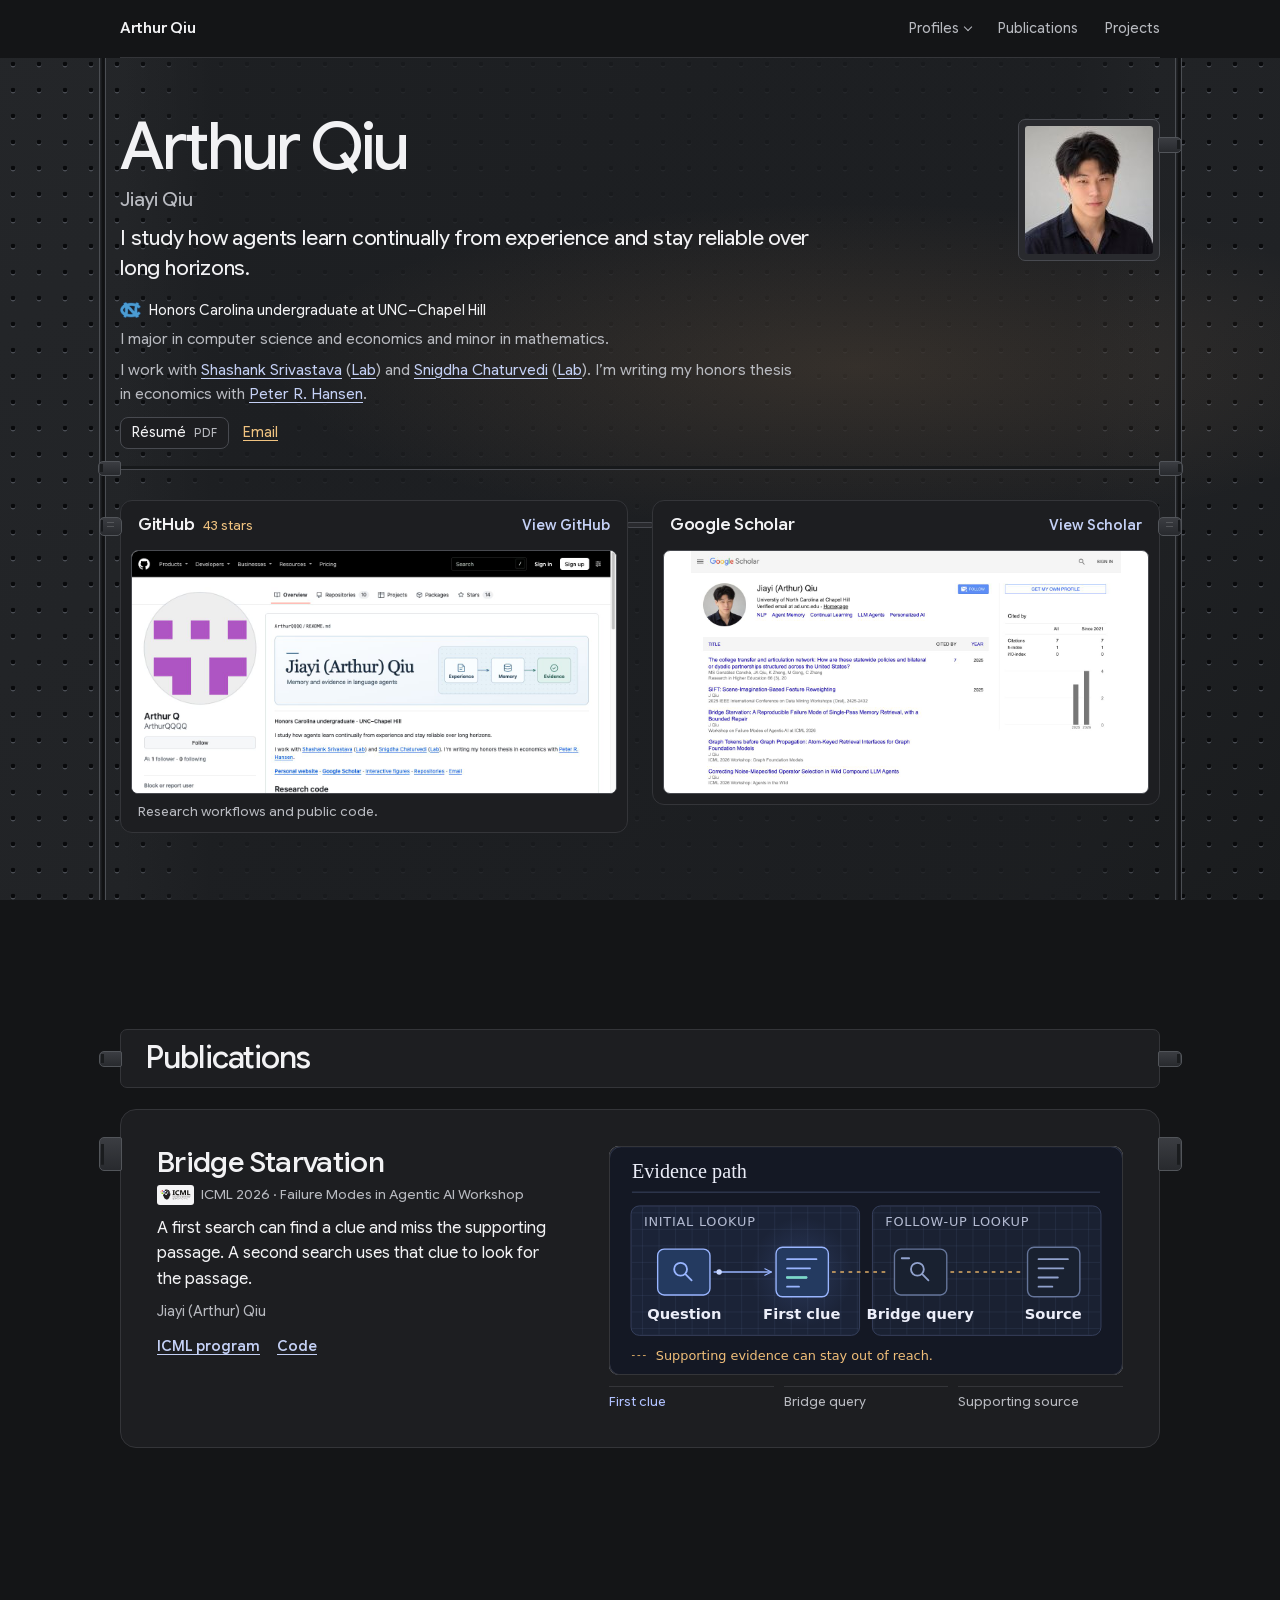
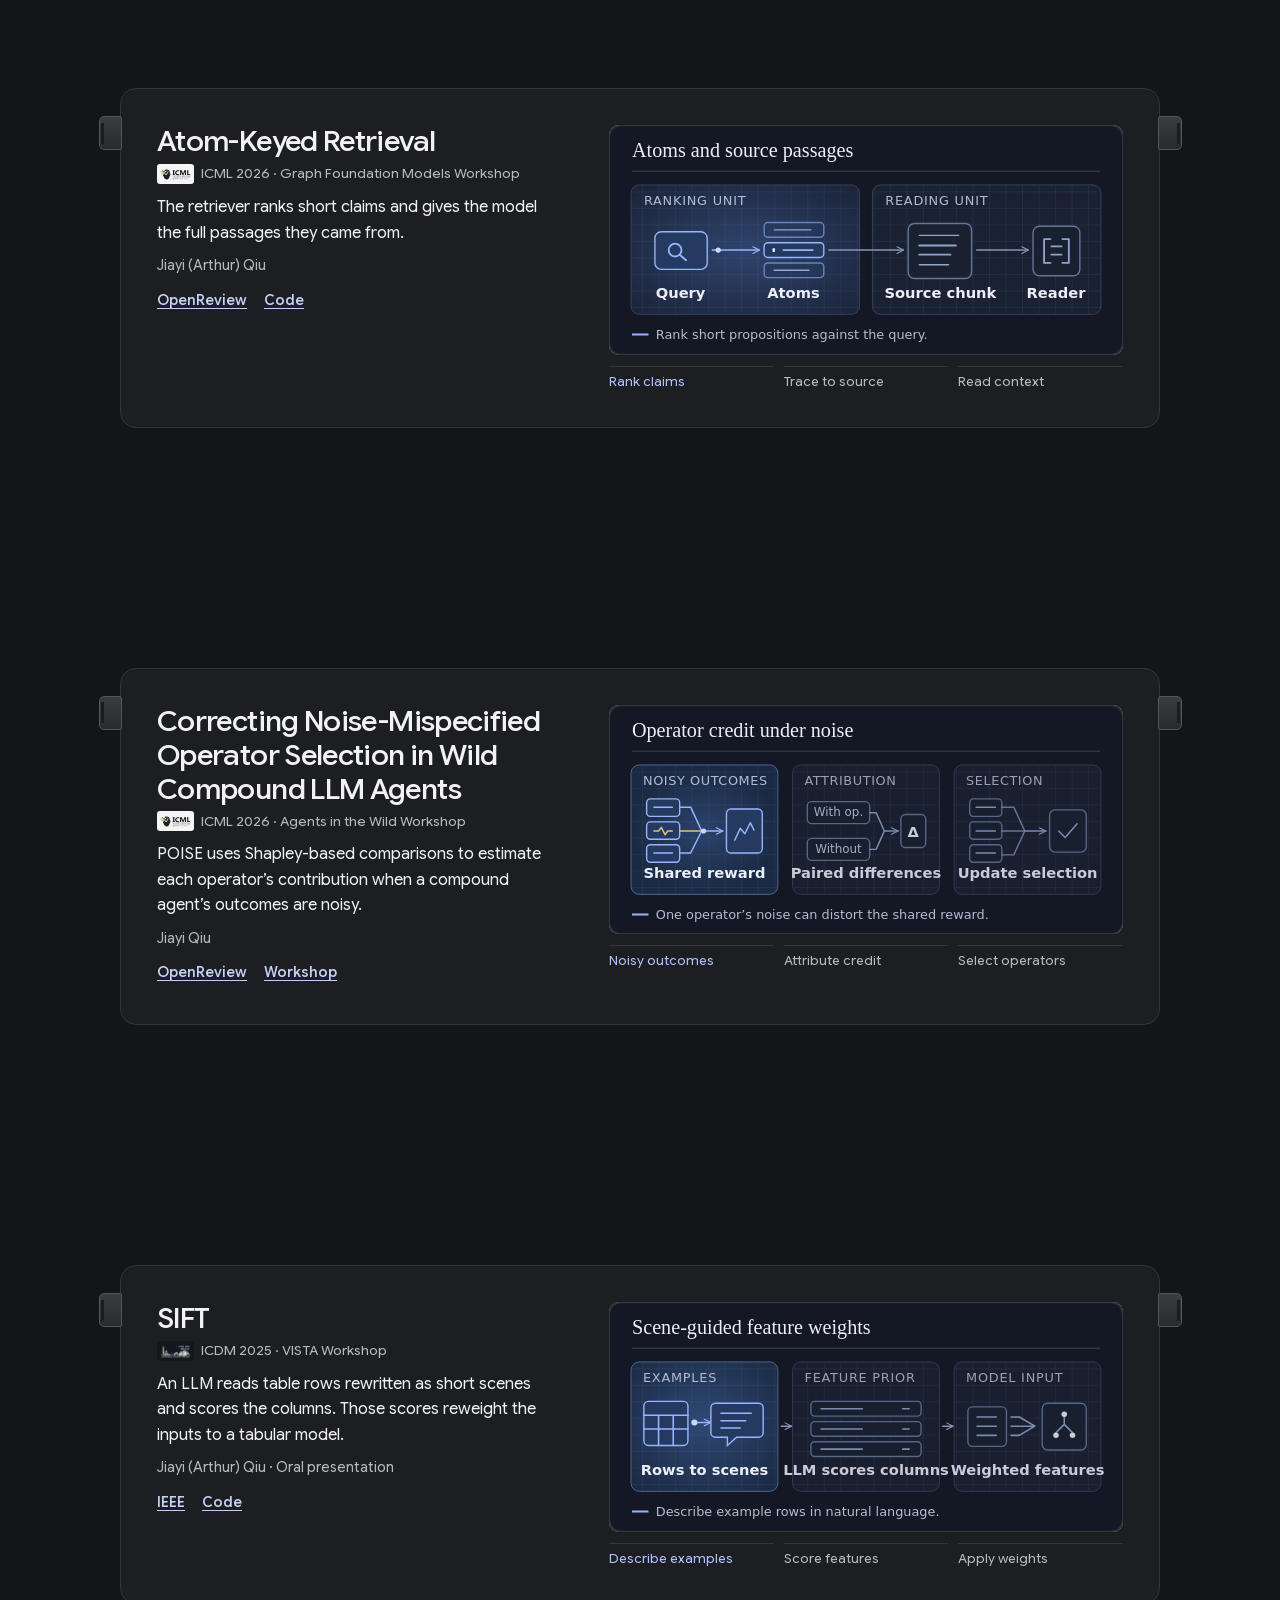
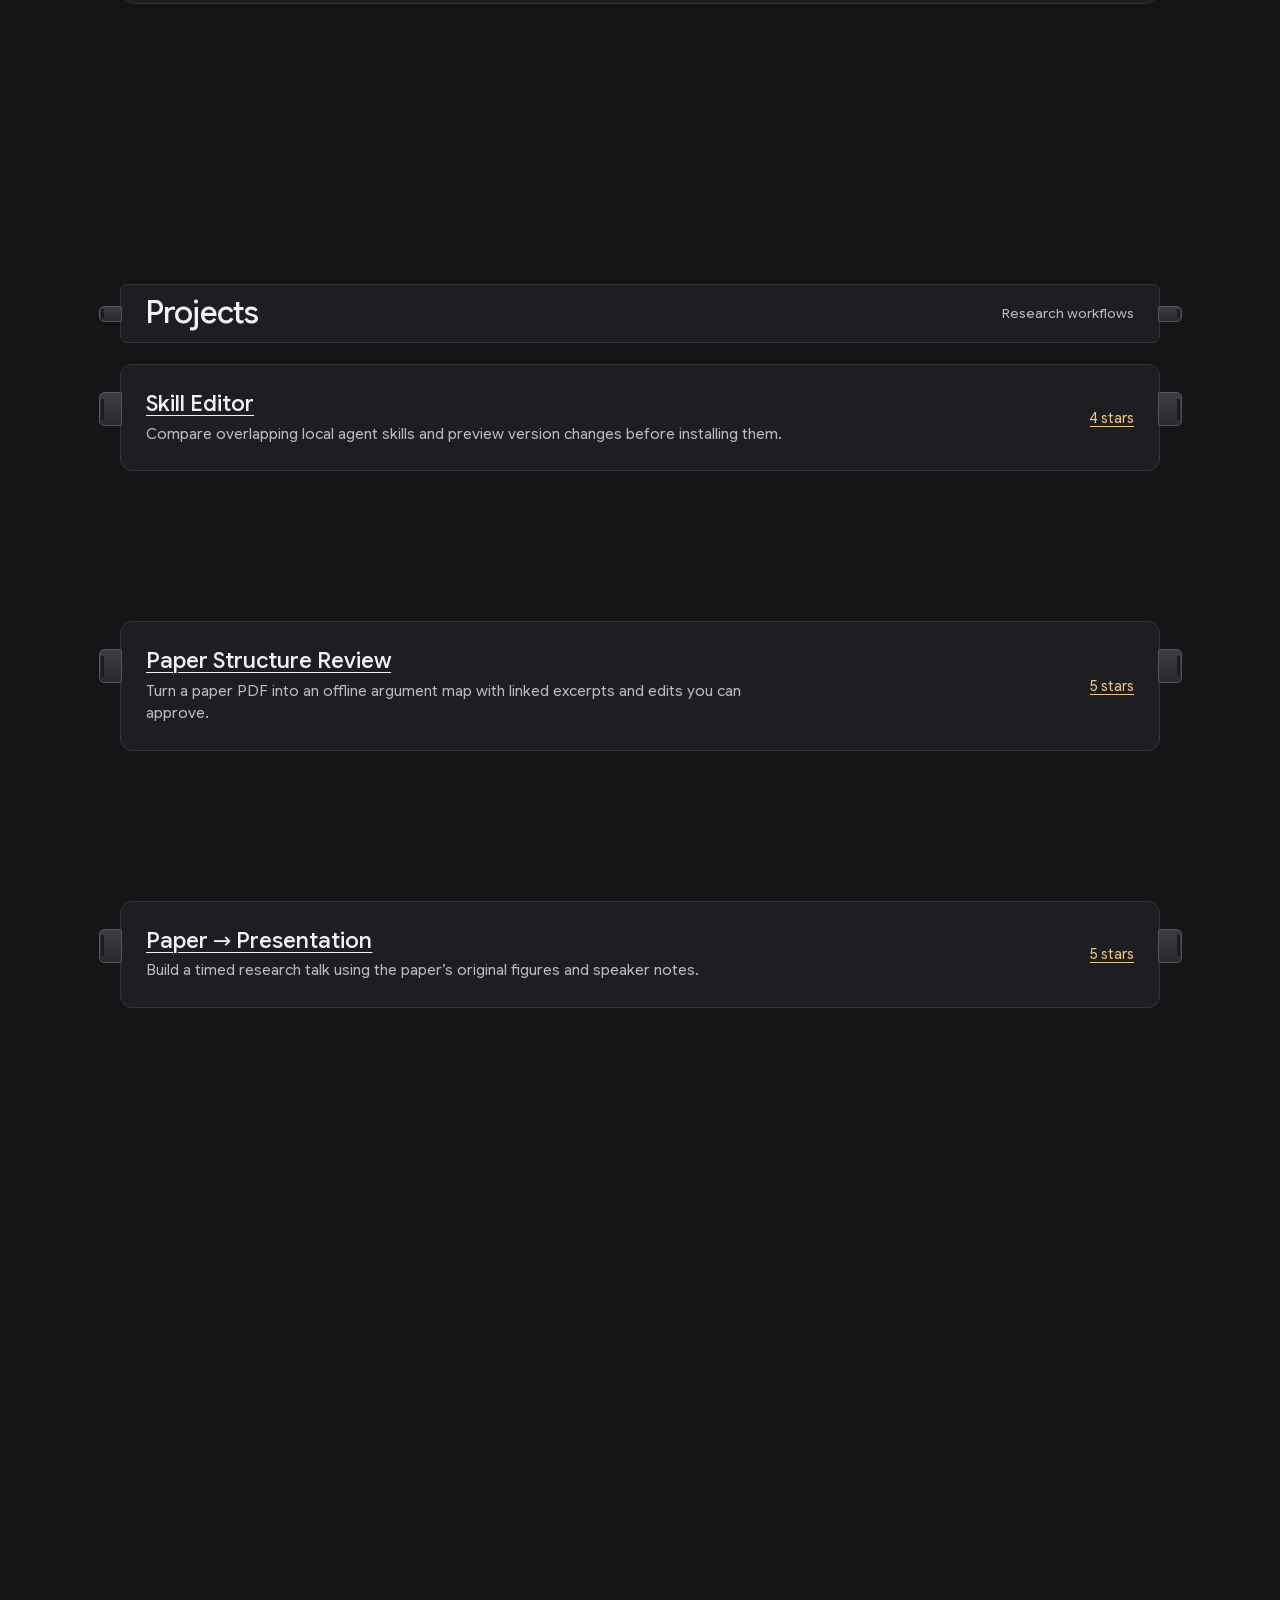
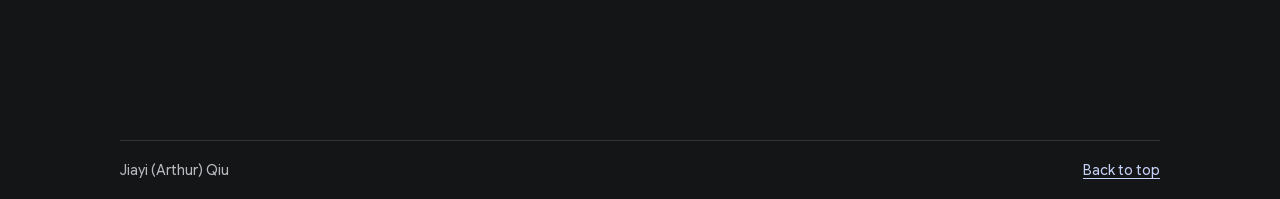
==== index.html @ 80c1e938 "Refine the profile sliders and publish a public academic résumé" ====
<!doctype html>
<html lang="en">
<head>
  <meta charset="utf-8">
  <meta name="viewport" content="width=device-width, initial-scale=1">
  <meta name="theme-color" content="#141517">
  <meta name="description" content="Jiayi (Arthur) Qiu, an Honors Carolina undergraduate studying continual learning and reliable long-horizon agents.">
  <title>Jiayi (Arthur) Qiu</title>
  <link rel="canonical" href="https://arthurqqqq.github.io/">
  <link rel="preload" href="google-sans-flex-latin.woff2" as="font" type="font/woff2" crossorigin>
  <link rel="stylesheet" href="styles.css?v=profile-hardware">
  <script type="module" src="research-scroll.js?v=profile-hardware"></script>
</head>
<body id="home">
  <div class="pegboard" aria-hidden="true"><div class="pegboard-light"></div></div>
  <a class="skip-link" href="#main">Skip to content</a>
  <header class="site-header">
    <div class="container header-inner">
      <a class="wordmark" href="#home">Arthur Qiu</a>
      <nav class="main-nav" aria-label="Main navigation">
        <details class="nav-profiles" id="nav-profiles">
          <summary>Profiles</summary>
          <ul class="nav-profile-links">
            <li><a href="#profiles">Profile previews</a></li>
            <li><a href="https://github.com/ArthurQQQQ">GitHub</a></li>
            <li><a href="https://scholar.google.com/citations?user=WC9dYREAAAAJ&amp;hl=en">Google Scholar</a></li>
          </ul>
        </details>
        <a href="#research">Publications</a>
        <a href="#projects">Projects</a>
      </nav>
    </div>
  </header>

  <main id="main">
    <section class="hero container rail-card" aria-labelledby="profile-name">
      <div class="portrait-mount rail-card">
        <img class="portrait" src="portrait.jpg" alt="Jiayi (Arthur) Qiu" width="128" height="128" fetchpriority="high">
      </div>
      <h1 id="profile-name">
        Arthur Qiu
        <span class="formal-name">Jiayi Qiu</span>
      </h1>
      <p class="research-thesis">I study how agents learn continually from experience and stay reliable over long horizons.</p>
      <div class="hero-details">
        <p class="affiliation"><img class="unc-mark" src="unc-interlocking-nc.png" alt="" width="29" height="23"> <span>Honors Carolina undergraduate at UNC–Chapel Hill</span></p>
        <p>I major in computer science and economics and minor in mathematics.</p>
        <p>I work with <a href="https://www.ssriva.com/">Shashank Srivastava</a> (<a href="https://l3.cs.unc.edu/" aria-label="Learning from Language Lab (L³)">Lab</a>) and <a href="https://cs.unc.edu/person/snigdha-chaturvedi/">Snigdha Chaturvedi</a> (<a href="https://nlp.cs.unc.edu/#lab-Chaturvedi-Lab" aria-label="Chaturvedi Lab">Lab</a>). I’m writing my honors thesis in economics with <a href="https://econ.unc.edu/people/hansen-peter/">Peter R. Hansen</a>.</p>
        <nav class="social-links" aria-label="Contact">
          <a class="resume-link" href="resume.pdf">Résumé <span>PDF</span></a>
          <a href="mailto:arthurq@ad.unc.edu">Email</a>
        </nav>
      </div>
    </section>

    <section class="profile-section container" id="profiles" aria-label="Research profiles">
      <div class="profile-grid">
        <article class="profile-card" aria-labelledby="github-title">
          <a class="profile-link rail-card" href="https://github.com/ArthurQQQQ" aria-labelledby="open-github-profile" aria-describedby="github-summary github-stars">
            <header class="profile-card-header">
              <div class="profile-card-title">
                <h2 id="github-title">GitHub</h2>
                <span class="profile-stat" id="github-stars" aria-label="43 stars received across public non-fork repositories">43 stars</span>
              </div>
              <span class="profile-action" id="open-github-profile">View GitHub</span>
            </header>
            <div class="profile-preview">
              <img src="github-page-preview.jpg?v=project-venues" width="1280" height="640" decoding="async"
                alt="Public GitHub profile with the avatar, repository navigation, and research README">
            </div>
            <p class="profile-summary" id="github-summary">Research workflows and public code.</p>
          </a>
        </article>
        <article class="profile-card" id="scholar-preview" aria-labelledby="scholar-title">
          <a class="profile-link rail-card" href="https://scholar.google.com/citations?user=WC9dYREAAAAJ&amp;hl=en" aria-labelledby="open-scholar-profile">
            <header class="profile-card-header">
              <h2 id="scholar-title">Google Scholar</h2>
              <span class="profile-action" id="open-scholar-profile">View Scholar</span>
            </header>
            <div class="profile-preview">
              <img src="scholar-page-preview.jpg?v=poise" width="1280" height="720" decoding="async"
                alt="Public Google Scholar profile with the publication list and citation panel">
            </div>
          </a>
        </article>
      </div>
    </section>

    <section class="section-block" id="research" aria-labelledby="research-title">
      <div class="container">
        <div class="rail-heading rail-card">
          <h2 id="research-title">Publications</h2>
          <a id="paper-preview-link" href="https://arthurqqqq.github.io/#research" hidden>View animations on the live site</a>
        </div>
        <ol class="publication-list">
          <li>
            <article class="publication rail-card" id="bridge-starvation">
              <div class="paper-copy">
                <div class="entry-heading">
                  <h3>Bridge Starvation</h3>
                  <span class="entry-label venue-label">
                    <img class="venue-mark" src="venue-icml.svg" width="37" height="20" alt="" loading="lazy">
                    <span>ICML 2026 · Failure Modes in Agentic AI Workshop</span>
                  </span>
                </div>
                <p class="publication-summary">A first search can find a clue and miss the supporting passage. A second search uses that clue to look for the passage.</p>
                <p class="paper-meta">Jiayi (Arthur) Qiu</p>
                <div class="publication-links">
                  <a href="https://icml.cc/virtual/2026/77991" aria-label="ICML program for Bridge Starvation">ICML program</a>
                  <a href="https://github.com/ArthurQQQQ/multipass-multihop-retrieval-ICMLW" aria-label="MULTIPASS code">Code</a>
                </div>
              </div>
              <figure class="paper-media" aria-label="An initial query finds a first clue. A second pass can use a bridge entity to find the supporting source.">
                <object class="paper-figure" data="bridge-starvation.svg?v=gsap-scroll" type="image/svg+xml" aria-hidden="true" tabindex="-1">
                  <img src="bridge-starvation.svg?v=gsap-scroll" width="560" height="250" alt="">
                </object>
                <figcaption>
                  <ol class="paper-phases" aria-label="Diagram sequence">
                  <li>First clue</li>
                  <li>Bridge query</li>
                  <li>Supporting source</li>
                  </ol>
                </figcaption>
              </figure>
            </article>
          </li>
          <li>
            <article class="publication rail-card">
              <div class="paper-copy">
                <div class="entry-heading">
                  <h3>Atom-Keyed Retrieval</h3>
                  <span class="entry-label venue-label">
                    <img class="venue-mark" src="venue-icml.svg" width="37" height="20" alt="" loading="lazy">
                    <span>ICML 2026 · Graph Foundation Models Workshop</span>
                  </span>
                </div>
                <p class="publication-summary">The retriever ranks short claims and gives the model the full passages they came from.</p>
                <p class="paper-meta">Jiayi (Arthur) Qiu</p>
                <div class="publication-links">
                  <a href="https://openreview.net/forum?id=4xdvVhh8gb" aria-label="OpenReview record for Atom-Keyed Retrieval">OpenReview</a>
                  <a href="https://github.com/ArthurQQQQ/atom-keyed-chunk-retrieval-qa-ICMLW" aria-label="Atom-Keyed Retrieval code">Code</a>
                </div>
              </div>
              <figure class="paper-media" aria-label="Atomic propositions are ranked, mapped to their original passages, and returned to the reader.">
                <object class="paper-figure" data="atom-keyed.svg?v=gsap-scroll" type="image/svg+xml" aria-hidden="true" tabindex="-1">
                  <img src="atom-keyed.svg?v=gsap-scroll" width="560" height="250" alt="">
                </object>
                <figcaption>
                  <ol class="paper-phases" aria-label="Diagram sequence">
                  <li>Rank claims</li>
                  <li>Trace to source</li>
                  <li>Read context</li>
                  </ol>
                </figcaption>
              </figure>
            </article>
          </li>
          <li id="poise">
            <article class="publication rail-card">
              <div class="paper-copy">
                <div class="entry-heading">
                  <h3>Correcting Noise-Mispecified Operator Selection in Wild Compound LLM Agents</h3>
                  <span class="entry-label venue-label">
                    <img class="venue-mark" src="venue-icml.svg" width="37" height="20" alt="" loading="lazy">
                    <span>ICML 2026 · Agents in the Wild Workshop</span>
                  </span>
                </div>
                <p class="publication-summary">POISE uses Shapley-based comparisons to estimate each operator’s contribution when a compound agent’s outcomes are noisy.</p>
                <p class="paper-meta">Jiayi Qiu</p>
                <div class="publication-links">
                  <a href="https://openreview.net/forum?id=hXWLQWjmNr" aria-label="OpenReview record for POISE">OpenReview</a>
                  <a href="https://agentwild-workshop.github.io/icml2026/" aria-label="ICML 2026 Agents in the Wild Workshop">Workshop</a>
                </div>
              </div>
              <figure class="paper-media" aria-label="POISE uses marginal comparisons of noisy workflow outcomes to assign operator credit and guide selection.">
                <object class="paper-figure" data="poise.svg" type="image/svg+xml" aria-hidden="true" tabindex="-1">
                  <img src="poise.svg" width="560" height="250" alt="">
                </object>
                <figcaption>
                  <ol class="paper-phases" aria-label="Diagram sequence">
                    <li>Noisy outcomes</li>
                    <li>Attribute credit</li>
                    <li>Select operators</li>
                  </ol>
                </figcaption>
              </figure>
            </article>
          </li>
          <li>
            <article class="publication rail-card">
              <div class="paper-copy">
                <div class="entry-heading">
                  <h3>SIFT</h3>
                  <span class="entry-label venue-label">
                    <img class="venue-mark venue-mark-icdm" src="venue-icdm-2025.png" width="37" height="20" alt="" loading="lazy">
                    <span>ICDM 2025 · VISTA Workshop</span>
                  </span>
                </div>
                <p class="publication-summary">An LLM reads table rows rewritten as short scenes and scores the columns. Those scores reweight the inputs to a tabular model.</p>
                <p class="paper-meta">Jiayi (Arthur) Qiu · Oral presentation</p>
                <div class="publication-links">
                  <a href="https://doi.org/10.1109/ICDMW69685.2025.00298" aria-label="IEEE article for SIFT">IEEE</a>
                  <a href="https://github.com/ArthurQQQQ/SIFT-LLM-feature-reweighting-tabular-ICDMW" aria-label="SIFT code">Code</a>
                </div>
              </div>
              <figure class="paper-media" aria-label="Table rows become short written scenes. A language model scores feature importance, and the weights are applied to tabular inputs.">
                <object class="paper-figure" data="sift.svg?v=gsap-scroll" type="image/svg+xml" aria-hidden="true" tabindex="-1">
                  <img src="sift.svg?v=gsap-scroll" width="560" height="250" alt="">
                </object>
                <figcaption>
                  <ol class="paper-phases" aria-label="Diagram sequence">
                  <li>Describe examples</li>
                  <li>Score features</li>
                  <li>Apply weights</li>
                  </ol>
                </figcaption>
              </figure>
            </article>
          </li>
        </ol>
      </div>
    </section>

    <section class="section-block" id="projects" aria-labelledby="projects-title">
      <div class="container">
        <div class="rail-heading rail-card">
          <h2 id="projects-title">Projects</h2>
          <span class="entry-label">Research workflows</span>
        </div>
        <ul class="projects-list">
          <li>
            <article class="workflow-card rail-card" aria-labelledby="skill-editor-title">
              <div>
                <h3 id="skill-editor-title"><a href="https://github.com/ArthurQQQQ/skill-engine">Skill Editor</a></h3>
                <p>Compare overlapping local agent skills and preview version changes before installing them.</p>
              </div>
              <a class="star-count" href="https://github.com/ArthurQQQQ/skill-engine/stargazers" aria-label="4 GitHub stars for Skill Editor">4 stars</a>
            </article>
          </li>
          <li>
            <article class="workflow-card rail-card" aria-labelledby="structure-review-title">
              <div>
                <h3 id="structure-review-title"><a href="https://github.com/ArthurQQQQ/advisor-ready-paper-structure">Paper Structure Review</a></h3>
                <p>Turn a paper PDF into an offline argument map with linked excerpts and edits you can approve.</p>
              </div>
              <a class="star-count" href="https://github.com/ArthurQQQQ/advisor-ready-paper-structure/stargazers" aria-label="5 GitHub stars for Paper Structure Review">5 stars</a>
            </article>
          </li>
          <li>
            <article class="workflow-card rail-card" aria-labelledby="paper-presentation-title">
              <div>
                <h3 id="paper-presentation-title"><a href="https://github.com/ArthurQQQQ/paper-presentation-skill">Paper → Presentation</a></h3>
                <p>Build a timed research talk using the paper’s original figures and speaker notes.</p>
              </div>
              <a class="star-count" href="https://github.com/ArthurQQQQ/paper-presentation-skill/stargazers" aria-label="5 GitHub stars for Paper to Presentation">5 stars</a>
            </article>
          </li>
        </ul>
      </div>
    </section>
  </main>

  <footer class="site-footer">
    <div class="container footer-inner"><span>Jiayi (Arthur) Qiu</span><a href="#home">Back to top</a></div>
  </footer>
  <script>
    if (location.protocol === 'file:') {
      document.getElementById('paper-preview-link').hidden = false;
    }

    const profileMenu = document.getElementById('nav-profiles');
    profileMenu.addEventListener('focusout', (event) => {
      if (!profileMenu.contains(event.relatedTarget)) profileMenu.open = false;
    });
    profileMenu.addEventListener('click', (event) => {
      if (event.target.closest('a')) profileMenu.open = false;
    });
    document.addEventListener('pointerdown', (event) => {
      if (!profileMenu.contains(event.target)) profileMenu.open = false;
    });
    document.addEventListener('keydown', (event) => {
      if (event.key !== 'Escape' || !profileMenu.open) return;
      if (profileMenu.contains(document.activeElement)) profileMenu.querySelector('summary').focus();
      profileMenu.open = false;
    });
  </script>
</body>
</html>
---- styles.css ----
@font-face {
  font-family: "Google Sans Flex";
  src: url("google-sans-flex-latin.woff2") format("woff2");
  font-style: normal;
  font-weight: 400 700;
  font-display: swap;
}

:root {
  color-scheme: dark;
  --page: #141517;
  --surface: #1d1e21;
  --raised: #292a2e;
  --ink: #f2f2f4;
  --muted: #b8bac0;
  --line: #343539;
  --strong-line: #484a50;
  --blue: #c4d0f5;
  --brass: #f0c380;
  --nav-height: 58px;
  --content-width: 1040px;
  --page-edge: clamp(20px, 5vw, 48px);
  --board-inset: max(var(--page-edge), calc((100% - var(--content-width)) / 2));
  --rail-gap: clamp(9px, 1.7vw, 18px);
  --rail-width: 7px;
  --card-padding: clamp(19px, 3.1vw, 36px);
  font: 16px/1.59 "Google Sans Flex", system-ui, sans-serif;
  font-optical-sizing: auto;
  color: var(--ink);
  background: var(--page);
}

* { box-sizing: border-box; }
html { scroll-behavior: smooth; scroll-padding-top: calc(var(--nav-height) + 17px); }
body { margin: 0; isolation: isolate; }
h1, h2, h3, p { margin: 0; }
a { color: var(--blue); text-underline-offset: .19em; text-decoration-thickness: 1px; }
a:hover { text-decoration-thickness: 2px; }
:focus-visible { outline: 2px solid var(--blue); outline-offset: 4px; }
::selection { background: #3e4a7e; color: #fff; }

.container {
  width: min(var(--content-width), calc(100% - var(--page-edge) * 2));
  margin-inline: auto;
}

.pegboard {
  position: fixed;
  inset: 0;
  z-index: -1;
  pointer-events: none;
  background:
    linear-gradient(90deg,
      transparent calc(var(--board-inset) + 4px),
      rgb(28 30 33 / .82) calc(var(--board-inset) + 92px),
      rgb(28 30 33 / .82) calc(100% - var(--board-inset) - 92px),
      transparent calc(100% - var(--board-inset) - 4px)),
    radial-gradient(circle at 13px 12px, #090a0c 2px, transparent 2.6px) 0 0 / 26px 26px,
    radial-gradient(circle at 13px 13.1px, #50535a 1.9px, transparent 2.7px) 0 0 / 26px 26px,
    linear-gradient(140deg, #242629, #202225 68%, #1a1c1e);
}
.pegboard::before, .pegboard::after {
  position: absolute;
  z-index: 1;
  inset-block: 0;
  box-sizing: border-box;
  width: var(--rail-width);
  border-inline: 1px solid #4b4e53;
  background: linear-gradient(90deg, #26282c, #0e0f10 58%, #16171a);
  content: "";
}
.pegboard::before { inset-inline-start: calc(var(--board-inset) - var(--rail-gap) - var(--rail-width) / 2); }
.pegboard::after { inset-inline-end: calc(var(--board-inset) - var(--rail-gap) - var(--rail-width) / 2); }
.pegboard-light {
  position: absolute;
  inset: -72px 0;
  background: radial-gradient(ellipse 56% 200px at 67% 42%, rgb(215 162 106 / .13), transparent 82%);
}

.rail-card { position: relative; }
.rail-card::before, .rail-card::after {
  position: absolute;
  inset-block-start: clamp(15px, 2.4vw, 27px);
  box-sizing: border-box;
  width: calc(var(--rail-gap) + var(--rail-width) / 2 + 2px);
  height: clamp(25px, 3vw, 34px);
  border: 1px solid var(--guide-line, #52555a);
  background:
    linear-gradient(90deg, #1a1c1e, #1a1c1e) var(--guide-edge) center / 3px 65% no-repeat,
    linear-gradient(var(--guide-face, #3b3d42), var(--guide-shade, #282a2e));
  pointer-events: none;
  content: "";
}
.rail-card::before {
  --guide-edge: 1px;
  inset-inline-end: calc(100% - 1px);
  border-radius: 5px 2px 2px 5px;
}
.rail-card::after {
  --guide-edge: calc(100% - 1px);
  inset-inline-start: calc(100% - 1px);
  border-radius: 2px 5px 5px 2px;
}

.skip-link {
  position: fixed;
  top: 9px;
  left: 12px;
  z-index: 10;
  padding: 8px 12px;
  border-radius: 5px;
  color: var(--ink);
  background: var(--raised);
  transform: translateY(-160%);
}
.skip-link:focus { transform: none; }

.site-header {
  position: sticky;
  top: 0;
  z-index: 5;
  background: var(--page);
}
.header-inner {
  display: flex;
  min-height: var(--nav-height);
  align-items: center;
  justify-content: space-between;
  gap: 16px;
  border-bottom: 1px solid var(--line);
}
.wordmark {
  display: inline-flex;
  min-height: 44px;
  align-items: center;
  color: var(--ink);
  font-size: 15px;
  font-weight: 570;
  line-height: 1.3;
  letter-spacing: -.017em;
  text-decoration: none;
  white-space: nowrap;
}
.wordmark:hover { text-decoration: underline; }
.main-nav { position: relative; display: flex; align-items: center; gap: clamp(12px, 3vw, 27px); }
.main-nav a, .nav-profiles summary {
  display: inline-flex;
  align-items: center;
  min-height: 44px;
  color: var(--muted);
  font-size: 14px;
  text-decoration: none;
}
.main-nav a:hover, .nav-profiles summary:hover { color: var(--blue); text-decoration: underline; }
.nav-profiles summary {
  gap: 6px;
  list-style: none;
  cursor: pointer;
}
.nav-profiles summary::-webkit-details-marker { display: none; }
.nav-profiles summary::after {
  width: 5px;
  height: 5px;
  margin-top: -3px;
  border: solid currentColor;
  border-width: 0 1px 1px 0;
  transform: rotate(45deg);
  content: "";
}
.nav-profiles[open] summary { color: var(--ink); }
.nav-profiles[open] summary::after { margin-top: 3px; transform: rotate(225deg); }
.nav-profile-links {
  position: absolute;
  inset-block-start: 100%;
  inset-inline-start: 0;
  z-index: 1;
  width: 12.5rem;
  margin: 0;
  padding: 5px;
  border: 1px solid var(--strong-line);
  border-radius: 9px;
  background: var(--surface);
  list-style: none;
  box-shadow: 0 9px 22px rgb(0 0 0 / .28);
}
.nav-profile-links a {
  display: flex;
  padding-inline: 10px;
  border-radius: 5px;
}
.nav-profile-links a:is(:hover, :focus-visible) { background: var(--raised); color: var(--ink); }

.hero {
  --portrait-size: 128px;
  display: grid;
  grid-template:
    "name portrait"
    "statement portrait"
    "details portrait"
    / minmax(0, 1fr) auto;
  align-items: start;
  gap: 11px clamp(26px, 4.5vw, 58px);
  margin-block: clamp(28px, 4.4vw, 56px) clamp(18px, 3vw, 30px);
  padding-block-end: 20px;
  border-bottom: 1px solid var(--strong-line);
  box-shadow: inset 0 -3px #17191b;
}
.hero::before, .hero::after {
  inset-block-start: auto;
  inset-block-end: -7px;
  height: 15px;
}
.hero h1 {
  grid-area: name;
  font-size: clamp(40px, 5.4vw, 66px);
  font-weight: 490;
  line-height: 1;
  letter-spacing: -.035em;
}
.formal-name {
  display: block;
  margin-top: 8px;
  color: var(--muted);
  font-size: clamp(14px, 1.65vw, 19px);
  font-weight: 475;
  line-height: 1.25;
  letter-spacing: -.008em;
}
.research-thesis {
  grid-area: statement;
  max-width: 53ch;
  font-size: clamp(17px, 1.75vw, 21px);
  font-weight: 435;
  line-height: 1.43;
  letter-spacing: -.01em;
  text-wrap: pretty;
}
.hero-details {
  grid-area: details;
  max-width: 68ch;
  padding-top: 5px;
  color: var(--muted);
  font-size: .9375rem;
}
.hero-details p + p { margin-top: 7px; }
.affiliation {
  display: flex;
  align-items: center;
  gap: 8px;
  color: var(--ink);
  font-size: 14px;
}
.unc-mark { display: block; width: 21px; height: auto; flex: none; }
.portrait-mount {
  grid-area: portrait;
  margin-top: 5px;
  padding: 6px;
  border: 1px solid var(--strong-line);
  border-radius: 7px;
  background: var(--raised);
}
.portrait-mount::before { display: none; }
.portrait-mount::after { inset-block-start: 17px; height: 16px; }
.portrait {
  display: block;
  width: var(--portrait-size);
  height: auto;
  aspect-ratio: 1;
  border-radius: 3px;
  object-fit: cover;
}
.social-links { display: flex; align-items: center; flex-wrap: wrap; gap: 5px 14px; margin-top: 10px; font-size: 14px; }
.social-links a {
  display: inline-flex;
  min-height: 32px;
  align-items: center;
  color: var(--brass);
}
.social-links .resume-link {
  gap: 8px;
  padding-inline: 11px;
  border: 1px solid var(--strong-line);
  border-radius: 8px;
  background: var(--surface);
  color: var(--ink);
  text-decoration: none;
}
.resume-link span { color: var(--muted); font-size: .75rem; }
.resume-link:hover { background: var(--raised); }

.profile-grid {
  --profile-gap: 24px;
  position: relative;
  display: grid;
  grid-template-columns: repeat(2, minmax(0, 1fr));
  align-items: start;
  gap: var(--profile-gap);
}
.profile-section { margin-bottom: 42px; }
.profile-card { min-width: 0; }
.profile-grid::before, .profile-card:first-child::before {
  position: absolute;
  box-sizing: border-box;
  display: none;
  border: 1px solid var(--strong-line);
  background: var(--raised);
  pointer-events: none;
  content: "";
}
@media (min-width: 561px) {
  .profile-card:first-child .rail-card::after,
  .profile-card:last-child .rail-card::before { display: none; }
  .profile-grid::before {
    display: block;
    inset-block-start: 22px;
    inset-inline-start: calc(50% - var(--profile-gap) / 2 - 1px);
    width: calc(var(--profile-gap) + 2px);
    height: 6px;
    border-radius: 2px;
  }
}
.profile-link {
  display: block;
  padding: 0 10px 10px;
  border: 1px solid var(--line);
  border-radius: 12px;
  background: var(--surface);
  color: var(--ink);
  text-decoration: none;
}
.profile-link.rail-card::before, .profile-link.rail-card::after {
  inset-block-start: 16px;
  height: 19px;
  border-radius: 5px;
  background:
    linear-gradient(#17191c, #17191c) var(--guide-edge) center / 2px 68% no-repeat,
    repeating-linear-gradient(0deg, transparent 0 3px, rgb(255 255 255 / .16) 3px 4px) center / 7px 8px no-repeat,
    linear-gradient(var(--guide-face, #3b3d42), var(--guide-shade, #282a2e));
}
.profile-card-header {
  display: flex;
  min-height: 49px;
  align-items: center;
  justify-content: space-between;
  gap: 10px;
  padding-inline: 7px;
}
.profile-card-header h2 { font-size: 17px; font-weight: 570; line-height: 1.28; letter-spacing: -.015em; }
.profile-card-title { display: flex; flex-wrap: wrap; align-items: baseline; gap: 2px 9px; }
.profile-stat { color: var(--brass); font-size: .8125rem; white-space: nowrap; }
.profile-summary { padding: 8px 7px 0; color: var(--muted); font-size: .8125rem; }
.profile-action, .publication-links a {
  color: var(--blue);
  font-size: .875rem;
  font-weight: 550;
  white-space: nowrap;
}
.profile-link:is(:hover, :focus-visible) .profile-action {
  text-decoration: underline;
  text-underline-offset: .19em;
}
.profile-link:is(:hover, :focus-visible) .profile-preview {
  border-color: var(--blue);
}
.profile-preview {
  --reveal-start: .55;
  border: 1px solid var(--strong-line);
  border-radius: 7px;
  overflow: hidden;
  background: #fff;
}
.profile-preview img {
  display: block;
  width: 100%;
  height: auto;
  aspect-ratio: 2 / 1;
  object-fit: contain;
  object-position: top center;
}
.publication-list, .projects-list { margin: 0; padding: 0; list-style: none; }

.entry-heading {
  display: flex;
  flex-wrap: wrap;
  align-items: baseline;
  gap: 3px 11px;
}
.entry-label {
  color: var(--muted);
  font-size: .84375rem;
  line-height: 1.45;
}
.venue-label {
  display: inline-flex;
  min-width: 0;
  align-items: center;
  gap: 7px;
}
.venue-mark {
  display: block;
  flex: none;
  width: 37px;
  height: 20px;
  padding: 2px 3px;
  border-radius: 3px;
  background: #f5f5f6;
  object-fit: contain;
}
.venue-mark-icdm { background: #14171e; }

.section-block { padding-block: 18px 46px; }
.rail-heading {
  position: sticky;
  top: var(--section-heading-top, calc(var(--nav-height) + 8px));
  z-index: 3;
  display: flex;
  align-items: center;
  justify-content: space-between;
  flex-wrap: wrap;
  gap: 4px 20px;
  margin-bottom: 21px;
  padding: 11px clamp(13px, 2.1vw, 25px);
  border: 1px solid var(--line);
  border-radius: 7px;
  background: var(--surface);
}
.rail-heading::before, .rail-heading::after {
  inset-block-start: calc(50% - 8px);
  height: 16px;
}
.rail-heading h2 {
  font-size: clamp(24px, 3vw, 31px);
  font-weight: 510;
  line-height: 1.12;
  letter-spacing: -.028em;
}
#research .publication[id], .workflow-card h3 {
  scroll-margin-block-start: max(0px, calc(var(--rail-dock-top, calc(var(--nav-height) + 76px)) - var(--nav-height) - 17px));
}
#paper-preview-link { font-size: .8125rem; }
.publication {
  display: grid;
  grid-template-columns: minmax(0, .88fr) minmax(0, 1.12fr);
  align-items: start;
  gap: clamp(24px, 4.1vw, 48px);
  padding: var(--card-padding);
  border: 1px solid var(--line);
  border-radius: 16px;
  background: var(--surface);
}
.publication-list > li + li { margin-top: 24px; }
[data-rail-stop]::after {
  display: block;
  height: var(--rail-dock-travel);
  content: "";
}
[data-rail-stop] > :is(.publication, .profile-grid, .profile-link, .workflow-card) {
  position: sticky;
  top: var(--rail-dock-top);
}
.rail-card[data-rail-engaged] {
  --guide-line: #bea076;
  --guide-face: #a98356;
  --guide-shade: #65503a;
}
.paper-copy { min-width: 0; }
.paper-copy .entry-heading { display: grid; gap: 5px; }
.paper-copy h3 {
  font-size: clamp(22px, 2.6vw, 29px);
  font-weight: 530;
  line-height: 1.17;
  letter-spacing: -.022em;
  text-wrap: balance;
}
.publication-summary { max-width: 46ch; margin-top: 11px; color: var(--ink); }
.paper-meta { margin-top: 9px; color: var(--muted); font-size: 14px; line-height: 1.45; }
.publication-links { display: flex; flex-wrap: wrap; gap: 4px 17px; margin-top: 9px; }
.publication-links a { display: inline-flex; align-items: center; min-height: 31px; }

.paper-media {
  --scroll-accent: 0;
  --phase-blue: #b0c1ff;
  --phase-mint: #8edbc8;
  --phase-amber: #efc78d;
  min-width: 0;
  margin: 0;
}
.paper-figure, .paper-figure img {
  display: block;
  width: 100%;
  height: auto;
  aspect-ratio: 560 / 250;
  border: 0;
  border-radius: 10px;
}
.paper-figure {
  outline: 1px solid var(--line);
  outline-offset: -1px;
  pointer-events: none;
}
.paper-phases {
  display: grid;
  grid-template-columns: repeat(3, minmax(0, 1fr));
  gap: 10px;
  margin: 11px 0 0;
  padding: 0;
  list-style: none;
  color: var(--muted);
  font-size: .8125rem;
  line-height: 1.3;
}
.paper-phases li {
  --phase-index: 0;
  --phase-color: var(--phase-blue);
  position: relative;
  min-width: 0;
  padding-top: 7px;
  border-top: 1px solid var(--line);
}
.paper-phases li:nth-child(2) { --phase-index: 1; --phase-color: var(--phase-mint); }
.paper-phases li:nth-child(3) { --phase-index: 2; --phase-color: var(--phase-amber); }
.paper-phases [aria-current="step"] { color: var(--phase-color); }
#research[data-scroll-motion] .paper-phases li::before {
  position: absolute;
  inset: -1px 0 auto;
  height: 3px;
  background: var(--phase-color);
  transform: scaleX(clamp(0, calc(var(--scroll-accent) * 3 - var(--phase-index)), 1));
  transform-origin: left;
  content: "";
}

#projects { padding-block-end: max(46px, var(--project-end-clearance, 0px)); }
.projects-list > li + li { margin-top: 15px; }
.workflow-card {
  display: flex;
  justify-content: space-between;
  align-items: center;
  flex-wrap: wrap;
  gap: 8px 24px;
  padding: clamp(16px, 2.5vw, 25px);
  border: 1px solid var(--line);
  border-radius: 12px;
  background: var(--surface);
}
.workflow-card h3 {
  font-size: clamp(18px, 2.2vw, 22px);
  font-weight: 530;
  line-height: 1.25;
}
.workflow-card h3 a { color: var(--ink); }
.workflow-card p { max-width: 66ch; margin-top: 5px; color: var(--muted); font-size: .9375rem; line-height: 1.5; }
.star-count { color: var(--brass); font-size: .875rem; white-space: nowrap; }
.site-footer { color: var(--muted); font-size: 14px; }
.footer-inner { display: flex; flex-wrap: wrap; justify-content: space-between; gap: 9px 20px; padding-block: 18px; border-top: 1px solid var(--line); }

@media (prefers-reduced-motion: reduce) {
  html { scroll-behavior: auto; }
}
@media (max-height: 559px), (prefers-reduced-motion: reduce) {
  .rail-heading { position: relative; top: auto; }
  #research .publication[id], .workflow-card h3 { scroll-margin-block-start: 0; }
}
@media screen and (prefers-reduced-motion: no-preference) {
  .scroll-reveal { animation: scroll-reveal 440ms ease-out; }
  .scroll-reveal:focus-within { animation: none; }
}
@keyframes scroll-reveal {
  from { opacity: var(--reveal-start, .68); }
  to { opacity: 1; }
}
@media (max-width: 720px) {
  .publication { grid-template-columns: minmax(0, 1fr); gap: 16px; }
  .hero {
    --portrait-size: clamp(65px, 18vw, 84px);
    grid-template:
      "name portrait"
      "statement statement"
      "details details"
      / minmax(0, 1fr) auto;
    gap: 14px 16px;
  }
  .hero h1 { align-self: center; font-size: clamp(31px, 7.6vw, 48px); }
  .affiliation { font-size: 13px; }
  .portrait-mount { margin-top: 0; padding: 4px; }
}
@media (max-width: 560px) {
  :root { --nav-height: 52px; }
  .profile-grid { --profile-gap: 16px; grid-template-columns: minmax(0, 1fr); }
  .profile-card:first-child { position: relative; }
  .profile-card:first-child::before {
    display: block;
    inset-block-start: 100%;
    inset-inline-start: calc(50% - 3px);
    width: 6px;
    height: var(--profile-gap);
    border-radius: 2px;
  }
  .header-inner { gap: 11px; }
  .main-nav a, .nav-profiles summary { font-size: 13px; }
  .main-nav { gap: clamp(8px, 2.8vw, 15px); }
  .nav-profile-links { inset-inline: auto 0; width: min(calc(100vw - 2 * var(--page-edge)), max(100%, 12rem)); }
}
@media (pointer: coarse) {
  .publication-links a, .social-links a { min-height: 44px; }
}
@media print {
  .hero { box-shadow: none; }
  .portrait-mount { background: none; }
  .pegboard, .rail-card::before, .rail-card::after, .profile-grid::before,
  .profile-card:first-child::before { display: none; }
  :root {
    color-scheme: light;
    --page: #fff;
    --surface: #fff;
    --raised: #f3f4f6;
    --ink: #171b22;
    --muted: #414853;
    --blue: #164a72;
    --brass: #6b471c;
    --line: #d7dbe2;
    --strong-line: #aeb6c4;
  }
  .skip-link, .site-header, .site-footer, .profile-preview { display: none; }
  [data-rail-stop]::after { display: none; }
  [data-rail-stop] > :is(.publication, .profile-grid, .profile-link, .workflow-card), .rail-heading { position: relative; top: auto; }
  #projects { padding-block-end: 46px; }
  .paper-figure { print-color-adjust: exact; }
  .publication, .workflow-card { break-inside: avoid; }
  .container { width: 100%; }
}
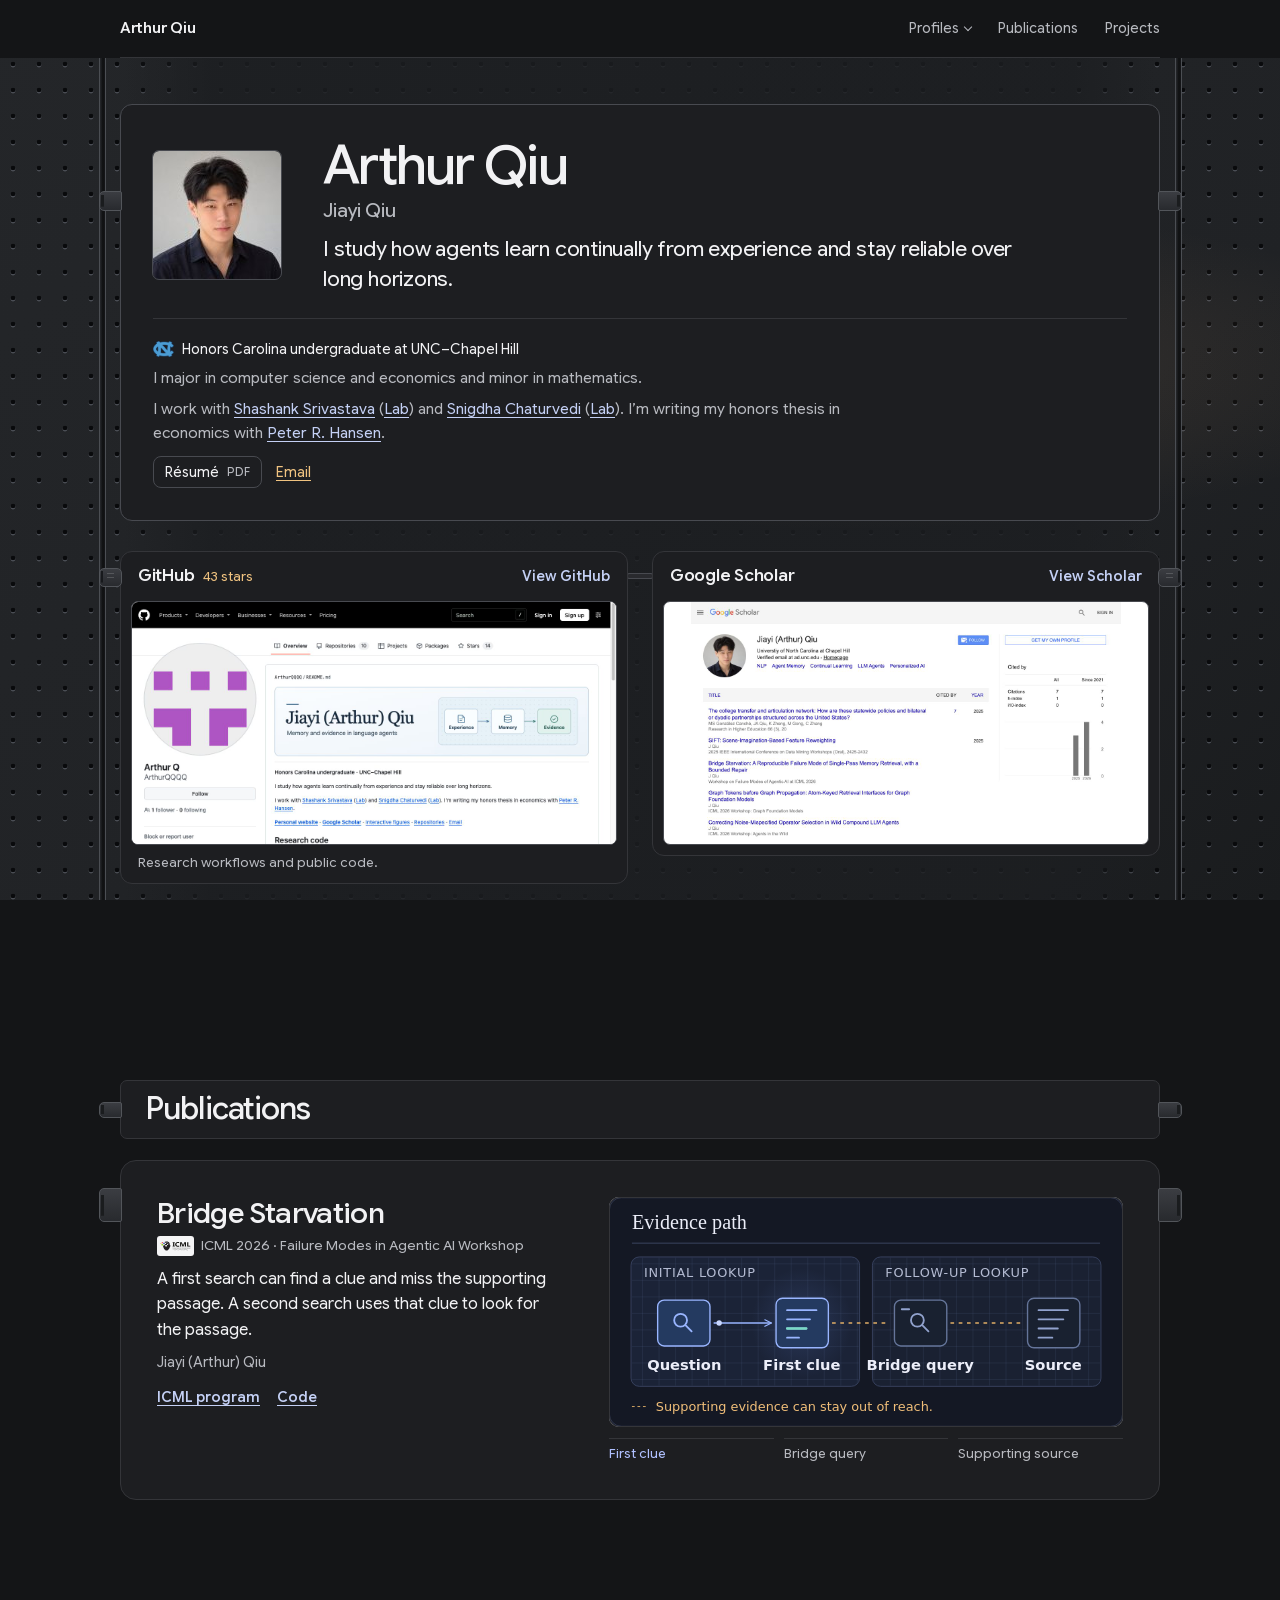
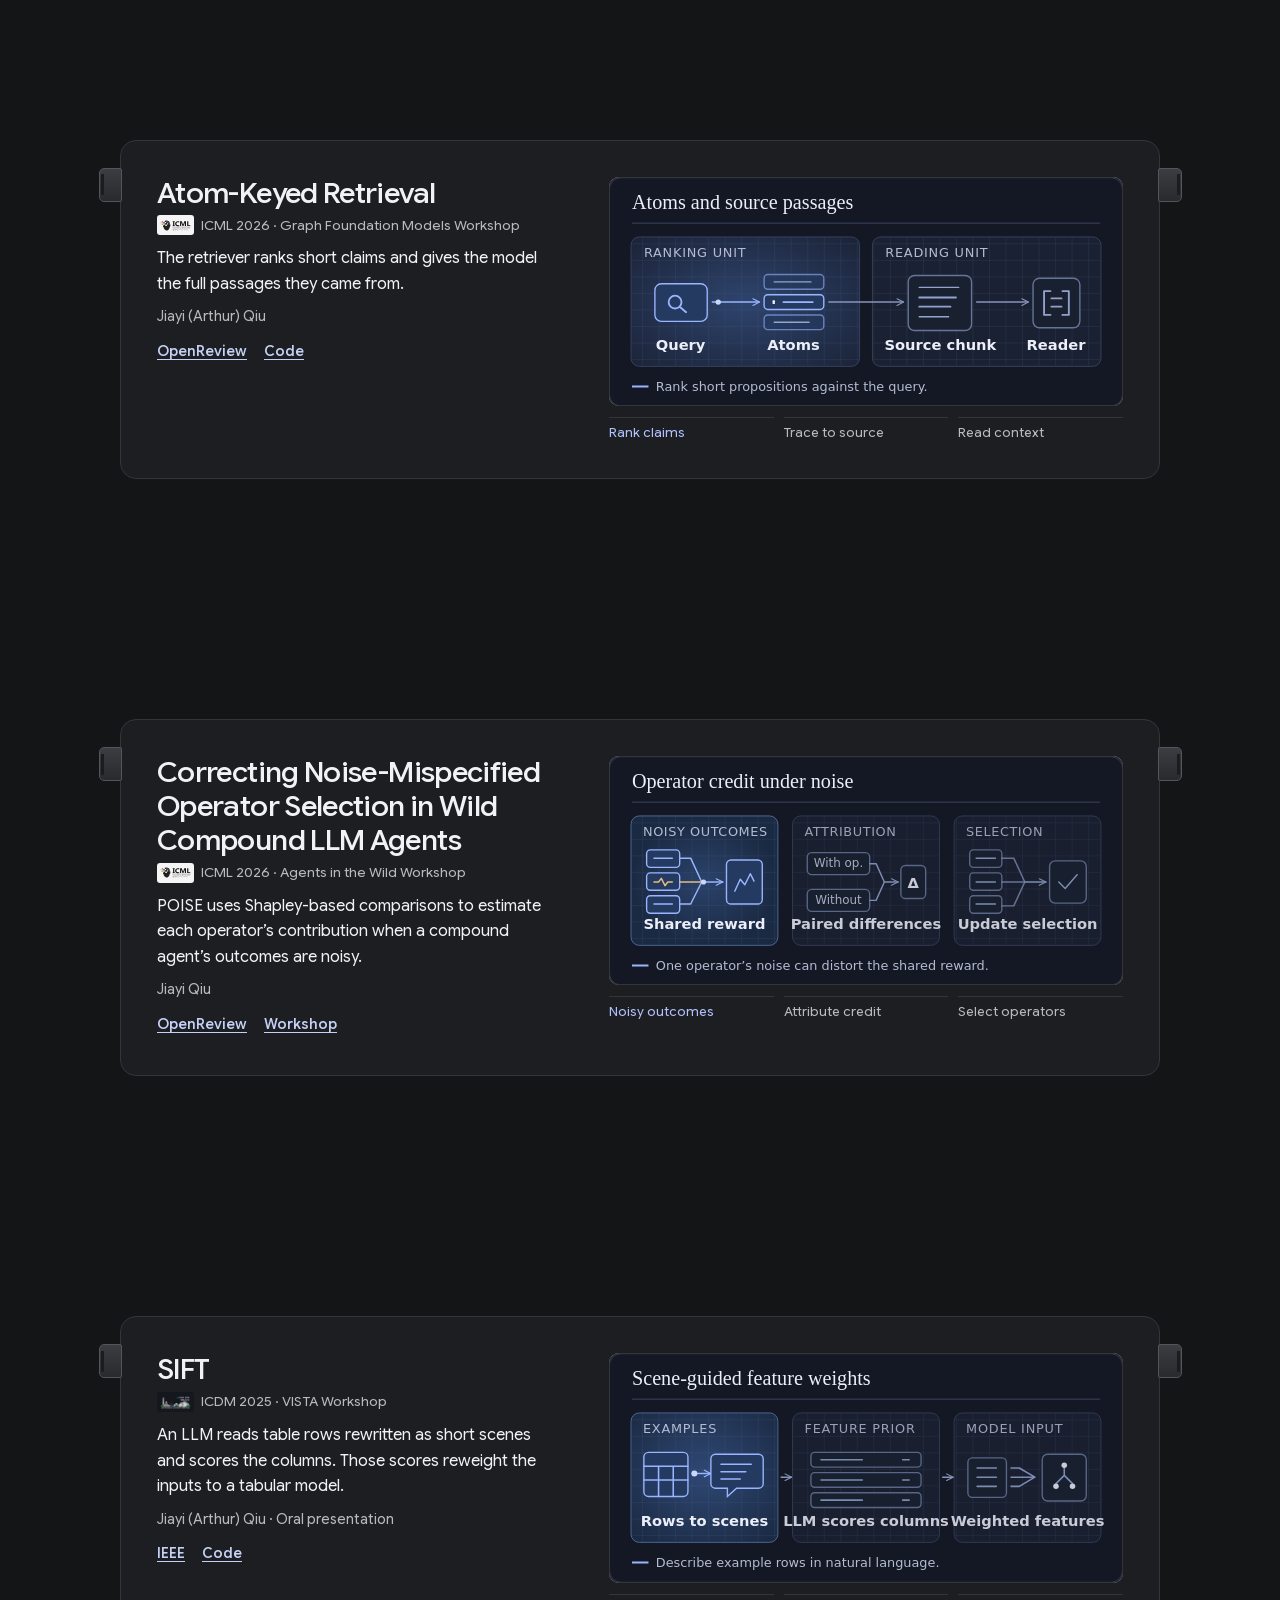
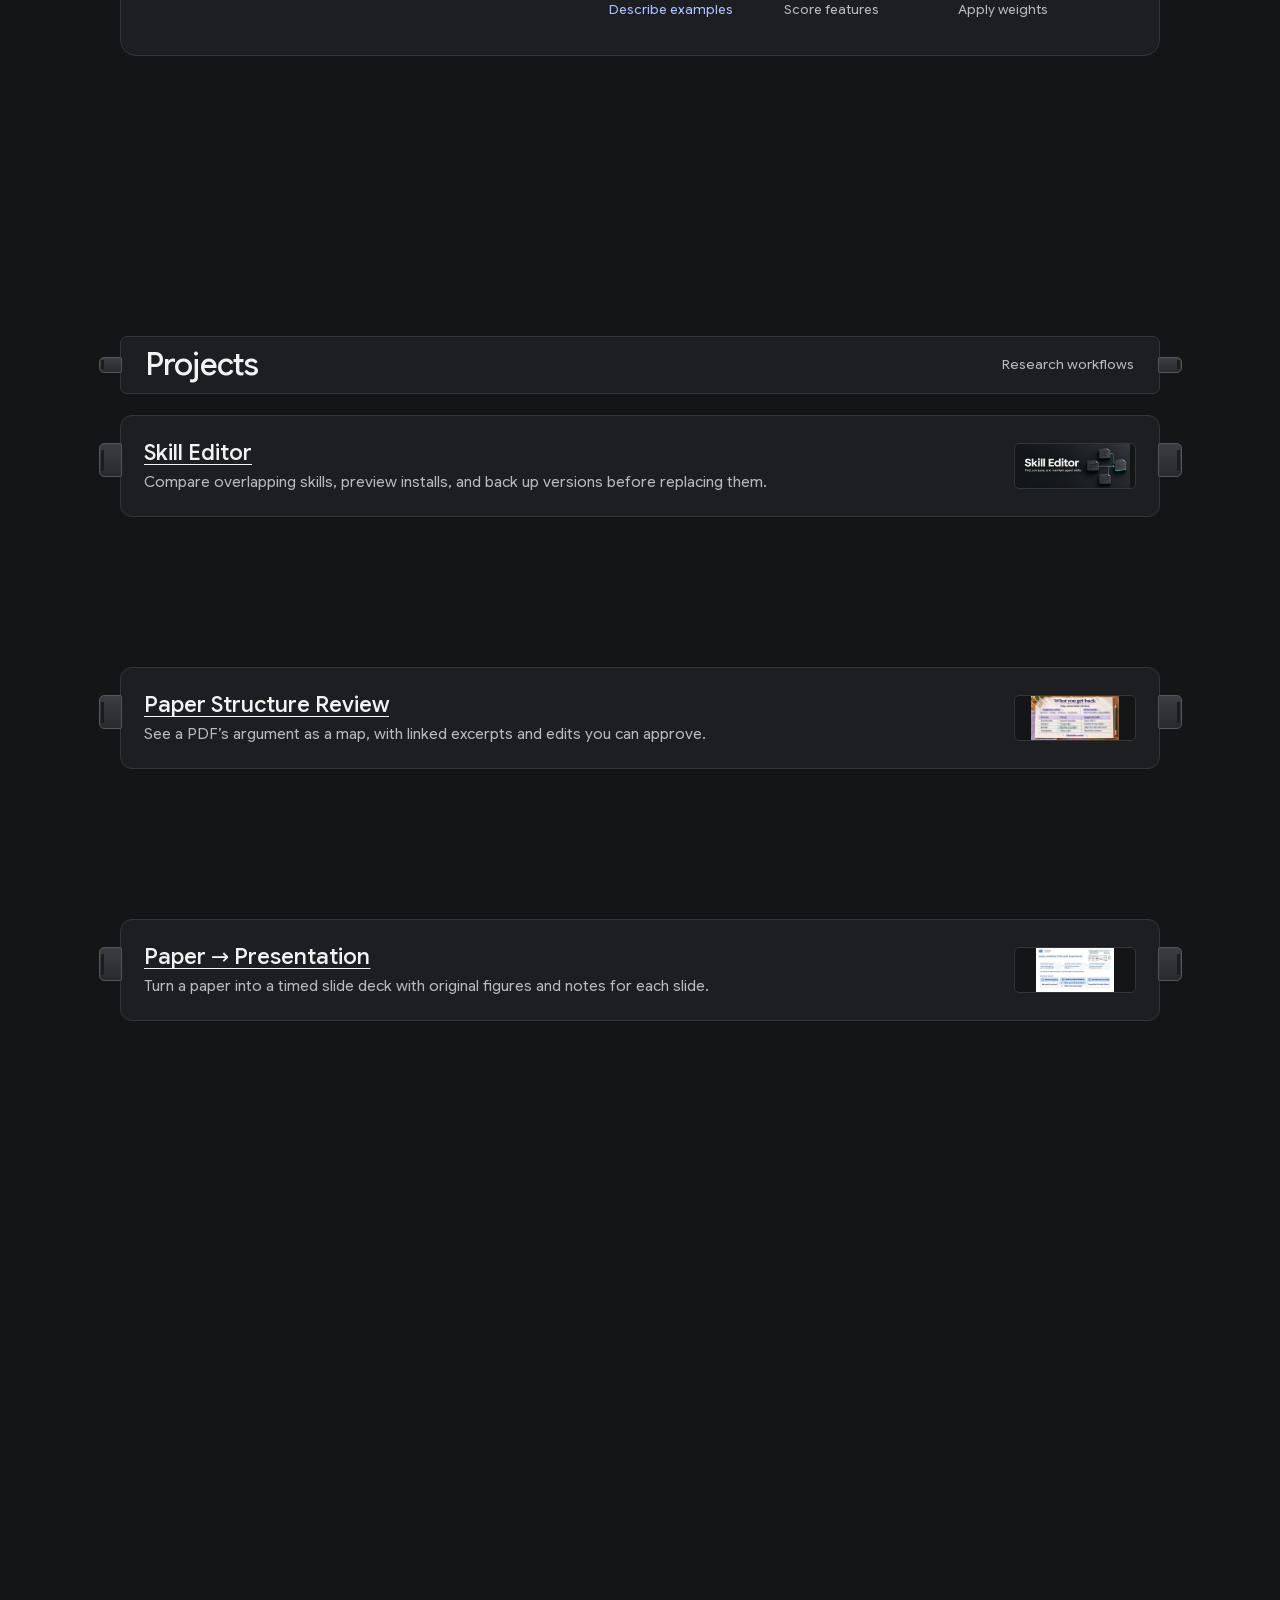
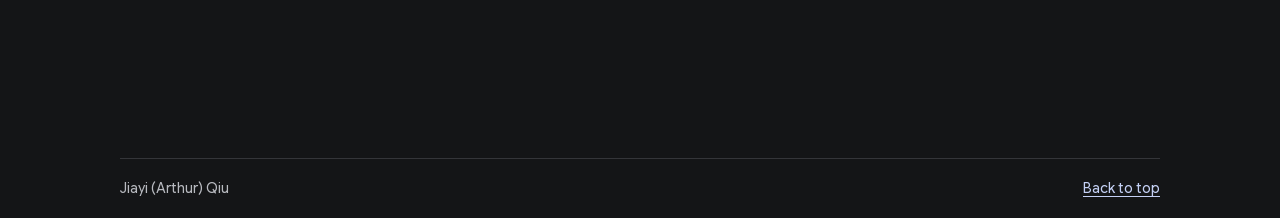
==== commit 5c2f5261: "Group the portrait in a mounted plaque and illustrate the workflows" ====
--- a/index.html
+++ b/index.html
@@ -8,7 +8,7 @@
   <title>Jiayi (Arthur) Qiu</title>
   <link rel="canonical" href="https://arthurqqqq.github.io/">
   <link rel="preload" href="google-sans-flex-latin.woff2" as="font" type="font/woff2" crossorigin>
-  <link rel="stylesheet" href="styles.css?v=profile-hardware">
+  <link rel="stylesheet" href="styles.css?v=identity-plaque">
   <script type="module" src="research-scroll.js?v=profile-hardware"></script>
 </head>
 <body id="home">
@@ -34,14 +34,16 @@
 
   <main id="main">
     <section class="hero container rail-card" aria-labelledby="profile-name">
-      <div class="portrait-mount rail-card">
+      <div class="hero-identity">
         <img class="portrait" src="portrait.jpg" alt="Jiayi (Arthur) Qiu" width="128" height="128" fetchpriority="high">
-      </div>
-      <h1 id="profile-name">
-        Arthur Qiu
-        <span class="formal-name">Jiayi Qiu</span>
-      </h1>
-      <p class="research-thesis">I study how agents learn continually from experience and stay reliable over long horizons.</p>
+        <div>
+          <h1 id="profile-name">
+            Arthur Qiu
+            <span class="formal-name">Jiayi Qiu</span>
+          </h1>
+          <p class="research-thesis">I study how agents learn continually from experience and stay reliable over long horizons.</p>
+        </div>
+      </div>
       <div class="hero-details">
         <p class="affiliation"><img class="unc-mark" src="unc-interlocking-nc.png" alt="" width="29" height="23"> <span>Honors Carolina undergraduate at UNC–Chapel Hill</span></p>
         <p>I major in computer science and economics and minor in mathematics.</p>
@@ -230,29 +232,26 @@
         <ul class="projects-list">
           <li>
             <article class="workflow-card rail-card" aria-labelledby="skill-editor-title">
-              <div>
-                <h3 id="skill-editor-title"><a href="https://github.com/ArthurQQQQ/skill-engine">Skill Editor</a></h3>
-                <p>Compare overlapping local agent skills and preview version changes before installing them.</p>
-              </div>
-              <a class="star-count" href="https://github.com/ArthurQQQQ/skill-engine/stargazers" aria-label="4 GitHub stars for Skill Editor">4 stars</a>
+              <h3 id="skill-editor-title"><a href="https://github.com/ArthurQQQQ/skill-engine">Skill Editor</a></h3>
+              <p>Compare overlapping skills, preview installs, and back up versions before replacing them.</p>
+              <img class="workflow-preview" src="workflow-skill-editor.jpg" width="360" height="144" loading="lazy"
+                alt="Skill Editor’s cover with connected skill files">
             </article>
           </li>
           <li>
             <article class="workflow-card rail-card" aria-labelledby="structure-review-title">
-              <div>
-                <h3 id="structure-review-title"><a href="https://github.com/ArthurQQQQ/advisor-ready-paper-structure">Paper Structure Review</a></h3>
-                <p>Turn a paper PDF into an offline argument map with linked excerpts and edits you can approve.</p>
-              </div>
-              <a class="star-count" href="https://github.com/ArthurQQQQ/advisor-ready-paper-structure/stargazers" aria-label="5 GitHub stars for Paper Structure Review">5 stars</a>
+              <h3 id="structure-review-title"><a href="https://github.com/ArthurQQQQ/advisor-ready-paper-structure">Paper Structure Review</a></h3>
+              <p>See a PDF’s argument as a map, with linked excerpts and edits you can approve.</p>
+              <img class="workflow-preview" src="workflow-paper-structure.jpg" width="360" height="180" loading="lazy"
+                alt="Sample review with a suggested outline and comments by paper section">
             </article>
           </li>
           <li>
             <article class="workflow-card rail-card" aria-labelledby="paper-presentation-title">
-              <div>
-                <h3 id="paper-presentation-title"><a href="https://github.com/ArthurQQQQ/paper-presentation-skill">Paper → Presentation</a></h3>
-                <p>Build a timed research talk using the paper’s original figures and speaker notes.</p>
-              </div>
-              <a class="star-count" href="https://github.com/ArthurQQQQ/paper-presentation-skill/stargazers" aria-label="5 GitHub stars for Paper to Presentation">5 stars</a>
+              <h3 id="paper-presentation-title"><a href="https://github.com/ArthurQQQQ/paper-presentation-skill">Paper → Presentation</a></h3>
+              <p>Turn a paper into a timed slide deck with original figures and notes for each slide.</p>
+              <img class="workflow-preview" src="workflow-paper-presentation.jpg" width="360" height="202" loading="lazy"
+                alt="A reference slide showing how ReasoningBank retrieves past experiences">
             </article>
           </li>
         </ul>
--- a/styles.css
+++ b/styles.css
@@ -192,34 +192,32 @@
 
 .hero {
   --portrait-size: 128px;
+  --plate-padding: clamp(16px, 3vw, 32px);
+  margin-block: clamp(24px, 4vw, 46px) clamp(18px, 3vw, 30px);
+  padding: var(--plate-padding);
+  border: 1px solid var(--strong-line);
+  border-radius: 12px;
+  background: var(--surface);
+}
+.hero-identity {
   display: grid;
-  grid-template:
-    "name portrait"
-    "statement portrait"
-    "details portrait"
-    / minmax(0, 1fr) auto;
-  align-items: start;
-  gap: 11px clamp(26px, 4.5vw, 58px);
-  margin-block: clamp(28px, 4.4vw, 56px) clamp(18px, 3vw, 30px);
-  padding-block-end: 20px;
-  border-bottom: 1px solid var(--strong-line);
-  box-shadow: inset 0 -3px #17191b;
+  grid-template-columns: var(--portrait-size) minmax(0, 1fr);
+  align-items: center;
+  gap: clamp(16px, 3.5vw, 42px);
 }
 .hero::before, .hero::after {
-  inset-block-start: auto;
-  inset-block-end: -7px;
-  height: 15px;
+  inset-block-start: calc(var(--plate-padding) + var(--portrait-size) / 2 - 10px);
+  height: 20px;
 }
 .hero h1 {
-  grid-area: name;
-  font-size: clamp(40px, 5.4vw, 66px);
-  font-weight: 490;
-  line-height: 1;
-  letter-spacing: -.035em;
+  font-size: clamp(34px, 4.6vw, 55px);
+  font-weight: 505;
+  line-height: 1.04;
+  letter-spacing: -.031em;
 }
 .formal-name {
   display: block;
-  margin-top: 8px;
+  margin-top: 5px;
   color: var(--muted);
   font-size: clamp(14px, 1.65vw, 19px);
   font-weight: 475;
@@ -227,8 +225,8 @@
   letter-spacing: -.008em;
 }
 .research-thesis {
-  grid-area: statement;
   max-width: 53ch;
+  margin-top: 11px;
   font-size: clamp(17px, 1.75vw, 21px);
   font-weight: 435;
   line-height: 1.43;
@@ -236,12 +234,13 @@
   text-wrap: pretty;
 }
 .hero-details {
-  grid-area: details;
-  max-width: 68ch;
-  padding-top: 5px;
+  margin-top: clamp(18px, 2.4vw, 24px);
+  padding-top: clamp(12px, 2vw, 19px);
+  border-top: 1px solid var(--line);
   color: var(--muted);
   font-size: .9375rem;
 }
+.hero-details p { max-width: 74ch; }
 .hero-details p + p { margin-top: 7px; }
 .affiliation {
   display: flex;
@@ -251,22 +250,13 @@
   font-size: 14px;
 }
 .unc-mark { display: block; width: 21px; height: auto; flex: none; }
-.portrait-mount {
-  grid-area: portrait;
-  margin-top: 5px;
-  padding: 6px;
-  border: 1px solid var(--strong-line);
-  border-radius: 7px;
-  background: var(--raised);
-}
-.portrait-mount::before { display: none; }
-.portrait-mount::after { inset-block-start: 17px; height: 16px; }
 .portrait {
   display: block;
   width: var(--portrait-size);
   height: auto;
   aspect-ratio: 1;
-  border-radius: 3px;
+  border-radius: 6px;
+  outline: 1px solid var(--strong-line);
   object-fit: cover;
 }
 .social-links { display: flex; align-items: center; flex-wrap: wrap; gap: 5px 14px; margin-top: 10px; font-size: 14px; }
@@ -533,24 +523,37 @@
 #projects { padding-block-end: max(46px, var(--project-end-clearance, 0px)); }
 .projects-list > li + li { margin-top: 15px; }
 .workflow-card {
-  display: flex;
-  justify-content: space-between;
-  align-items: center;
-  flex-wrap: wrap;
-  gap: 8px 24px;
-  padding: clamp(16px, 2.5vw, 25px);
+  display: grid;
+  grid-template:
+    "title preview"
+    "description preview"
+    / minmax(0, 1fr) clamp(84px, 11vw, 122px);
+  align-items: center;
+  column-gap: clamp(12px, 2.1vw, 24px);
+  row-gap: 4px;
+  padding: clamp(14px, 2.3vw, 23px);
   border: 1px solid var(--line);
   border-radius: 12px;
   background: var(--surface);
 }
 .workflow-card h3 {
+  grid-area: title;
   font-size: clamp(18px, 2.2vw, 22px);
   font-weight: 530;
   line-height: 1.25;
 }
 .workflow-card h3 a { color: var(--ink); }
-.workflow-card p { max-width: 66ch; margin-top: 5px; color: var(--muted); font-size: .9375rem; line-height: 1.5; }
-.star-count { color: var(--brass); font-size: .875rem; white-space: nowrap; }
+.workflow-card p { grid-area: description; max-width: 66ch; color: var(--muted); font-size: .9375rem; line-height: 1.5; }
+.workflow-preview {
+  grid-area: preview;
+  display: block;
+  width: 100%;
+  height: 46px;
+  border: 1px solid var(--line);
+  border-radius: 5px;
+  background: var(--page);
+  object-fit: contain;
+}
 .site-footer { color: var(--muted); font-size: 14px; }
 .footer-inner { display: flex; flex-wrap: wrap; justify-content: space-between; gap: 9px 20px; padding-block: 18px; border-top: 1px solid var(--line); }
 
@@ -571,21 +574,24 @@
 }
 @media (max-width: 720px) {
   .publication { grid-template-columns: minmax(0, 1fr); gap: 16px; }
-  .hero {
-    --portrait-size: clamp(65px, 18vw, 84px);
-    grid-template:
-      "name portrait"
-      "statement statement"
-      "details details"
-      / minmax(0, 1fr) auto;
-    gap: 14px 16px;
-  }
-  .hero h1 { align-self: center; font-size: clamp(31px, 7.6vw, 48px); }
+  .hero { --portrait-size: clamp(72px, 20vw, 98px); }
+  .hero h1 { font-size: clamp(28px, 5.9vw, 42px); }
+  .research-thesis { font-size: clamp(15px, 2.8vw, 18px); }
   .affiliation { font-size: 13px; }
-  .portrait-mount { margin-top: 0; padding: 4px; }
 }
 @media (max-width: 560px) {
   :root { --nav-height: 52px; }
+  .hero-identity {
+    grid-template:
+      "portrait name"
+      "statement statement"
+      / var(--portrait-size) minmax(0, 1fr);
+    gap: 12px 15px;
+  }
+  .hero-identity > div { display: contents; }
+  .hero-identity .portrait { grid-area: portrait; }
+  .hero h1 { grid-area: name; }
+  .hero .research-thesis { grid-area: statement; margin-top: 0; }
   .profile-grid { --profile-gap: 16px; grid-template-columns: minmax(0, 1fr); }
   .profile-card:first-child { position: relative; }
   .profile-card:first-child::before {
@@ -600,13 +606,20 @@
   .main-nav a, .nav-profiles summary { font-size: 13px; }
   .main-nav { gap: clamp(8px, 2.8vw, 15px); }
   .nav-profile-links { inset-inline: auto 0; width: min(calc(100vw - 2 * var(--page-edge)), max(100%, 12rem)); }
+  .workflow-card {
+    grid-template:
+      "title preview"
+      "description description"
+      / minmax(0, 1fr) clamp(52px, 16vw, 78px);
+    column-gap: 8px;
+  }
+  .workflow-card h3 { font-size: clamp(17px, 3.7vw, 19px); }
+  .workflow-preview { height: 23px; }
 }
 @media (pointer: coarse) {
   .publication-links a, .social-links a { min-height: 44px; }
 }
 @media print {
-  .hero { box-shadow: none; }
-  .portrait-mount { background: none; }
   .pegboard, .rail-card::before, .rail-card::after, .profile-grid::before,
   .profile-card:first-child::before { display: none; }
   :root {
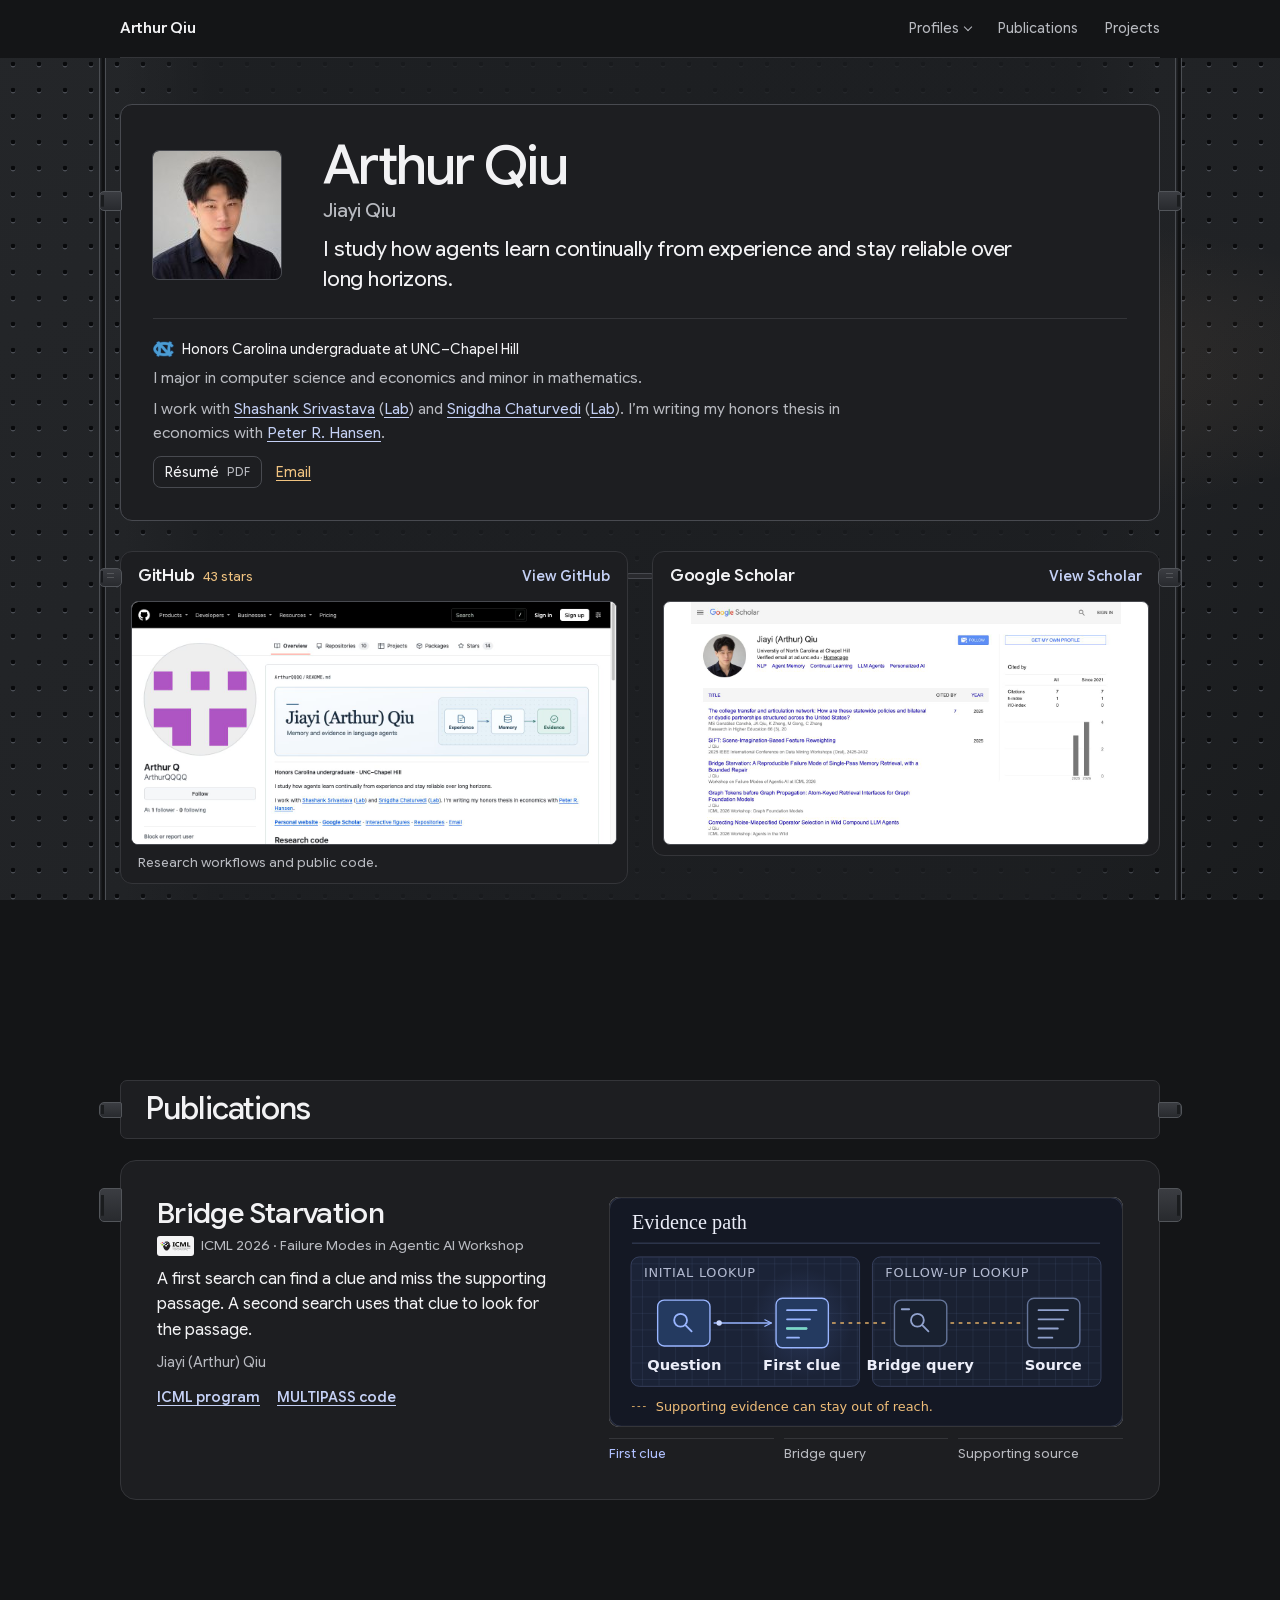
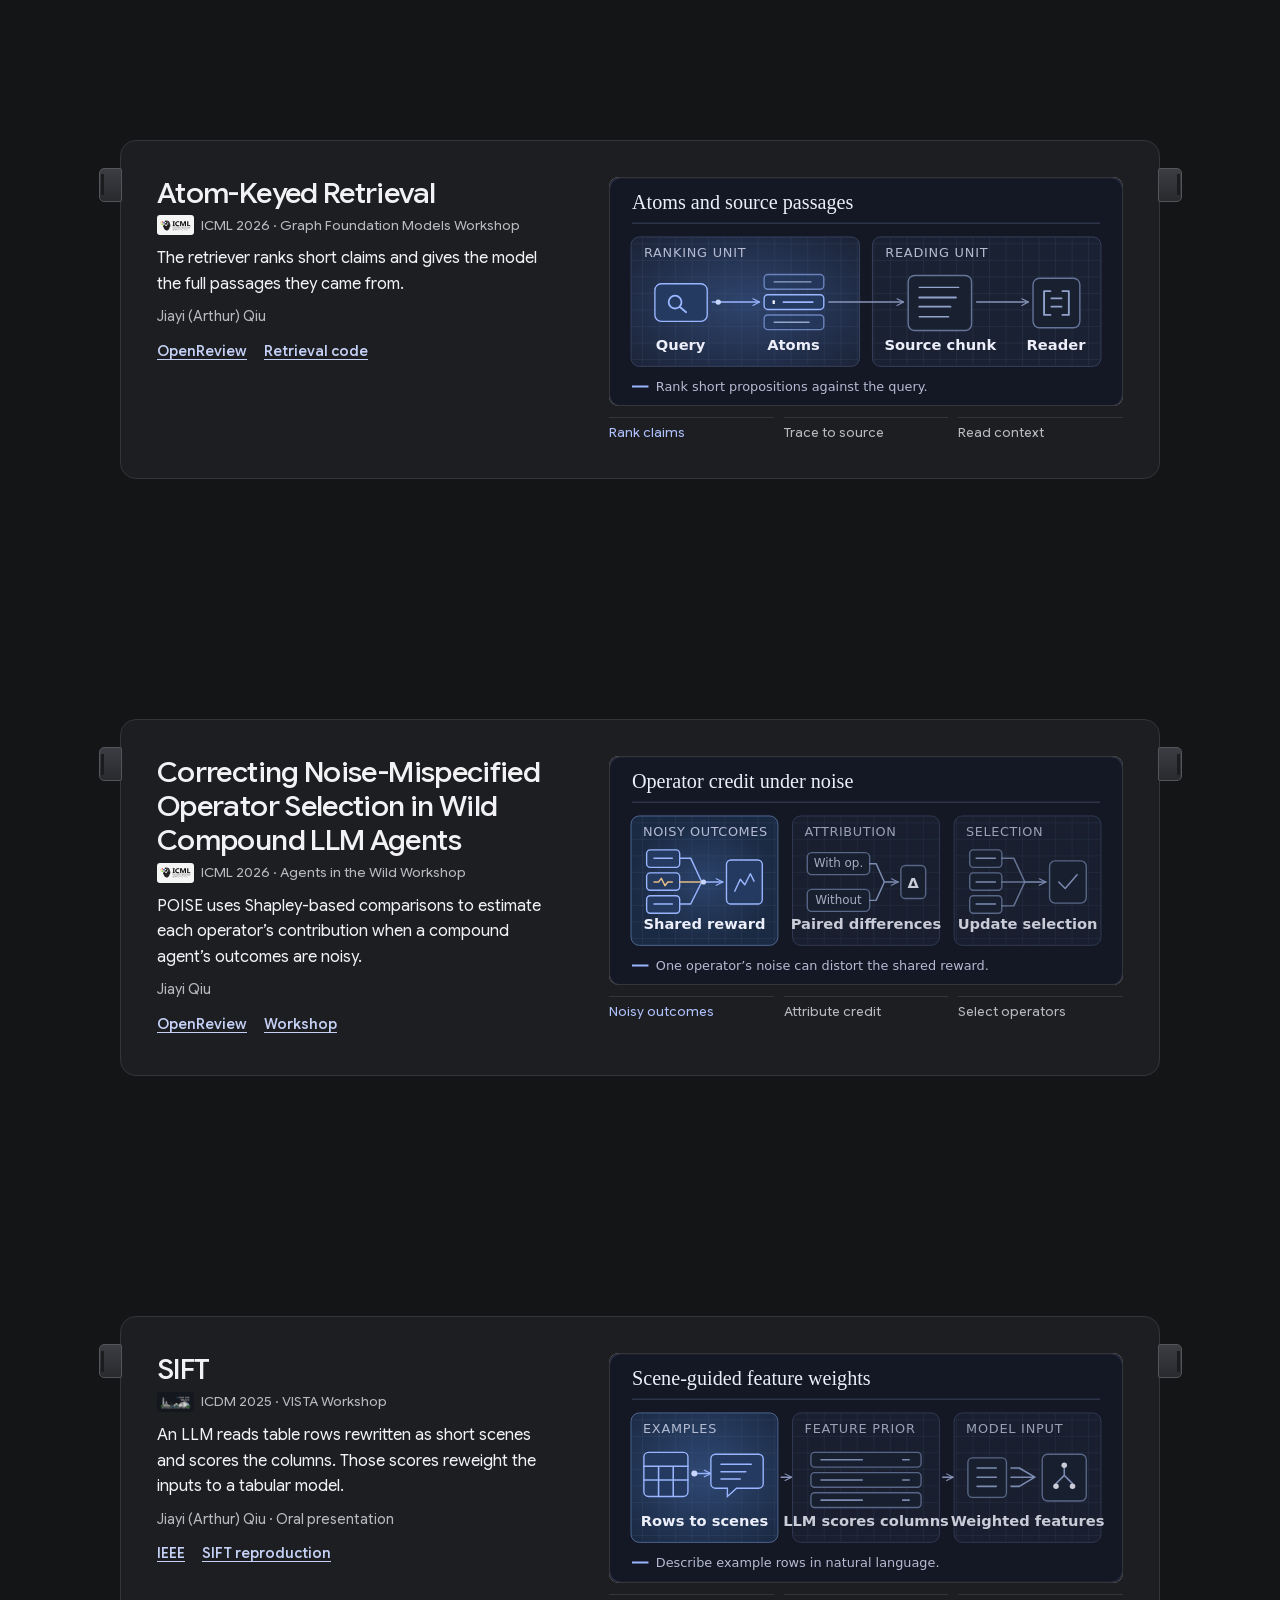
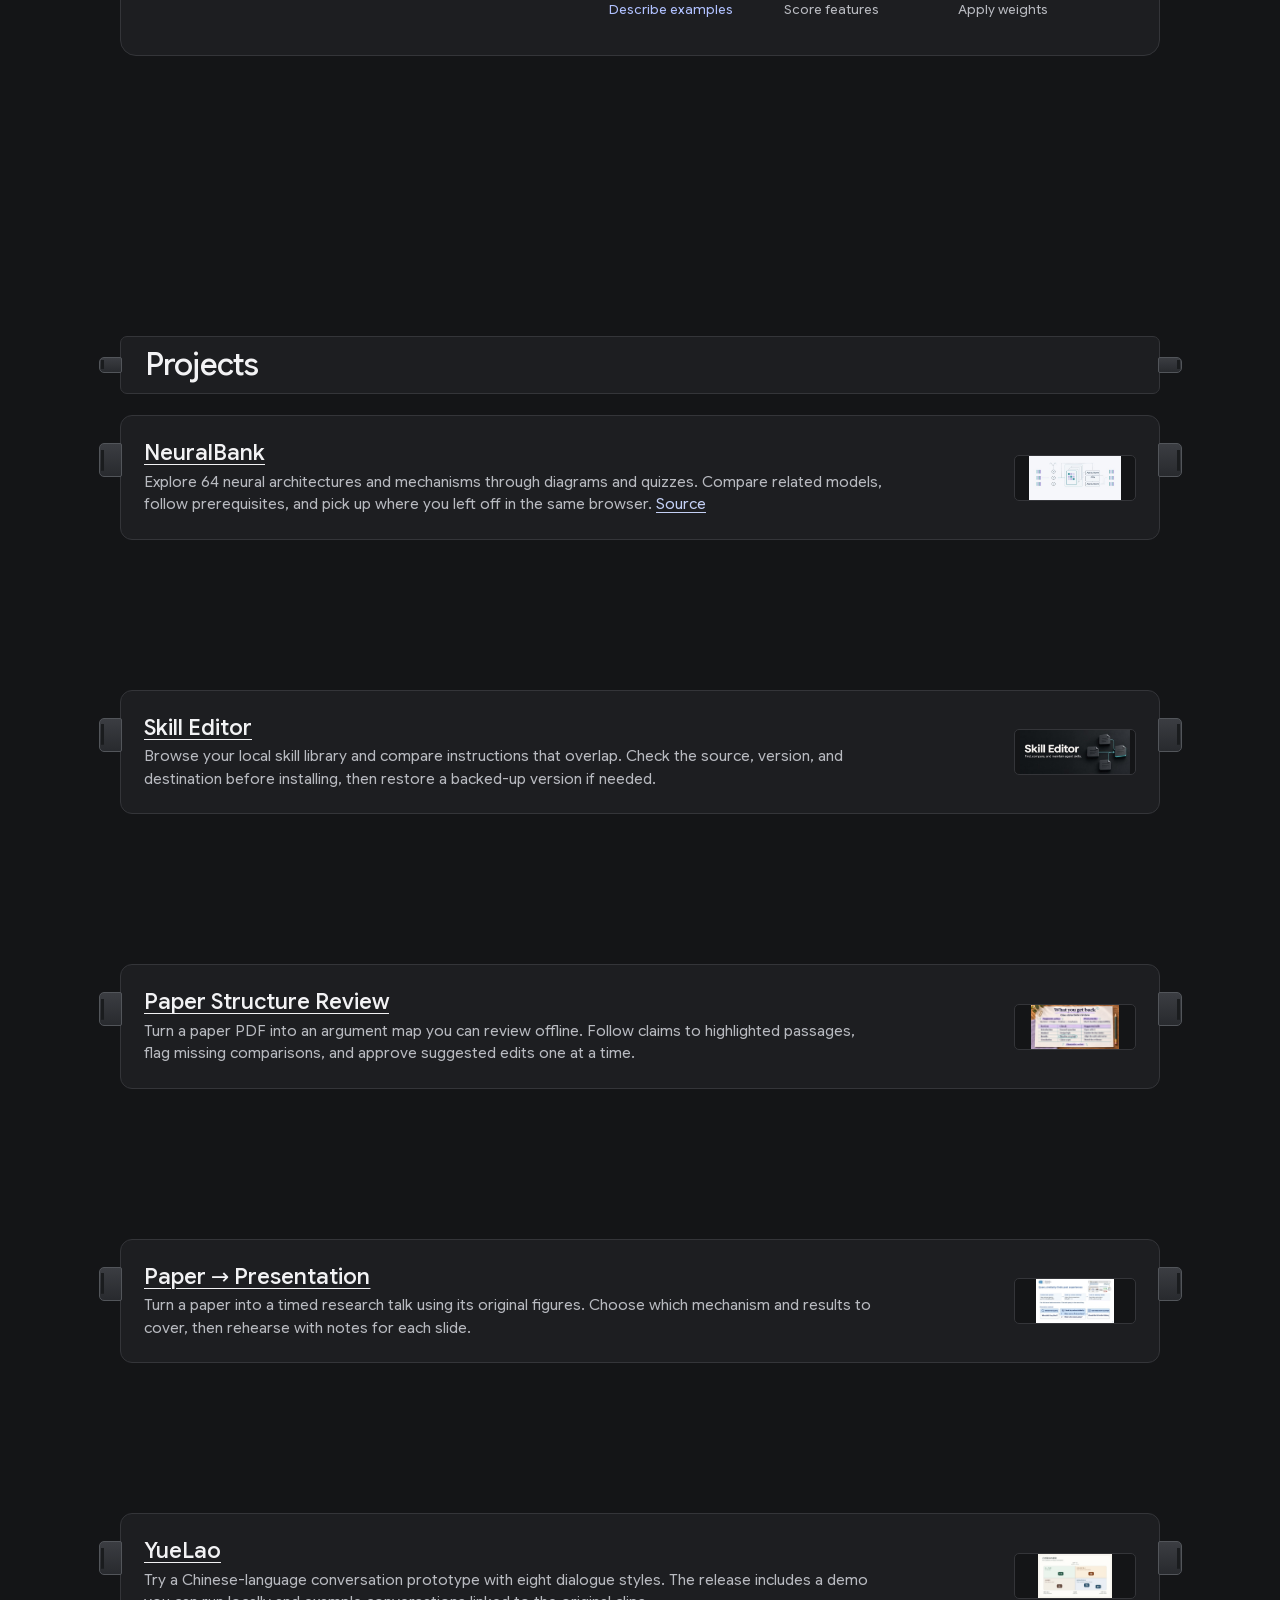
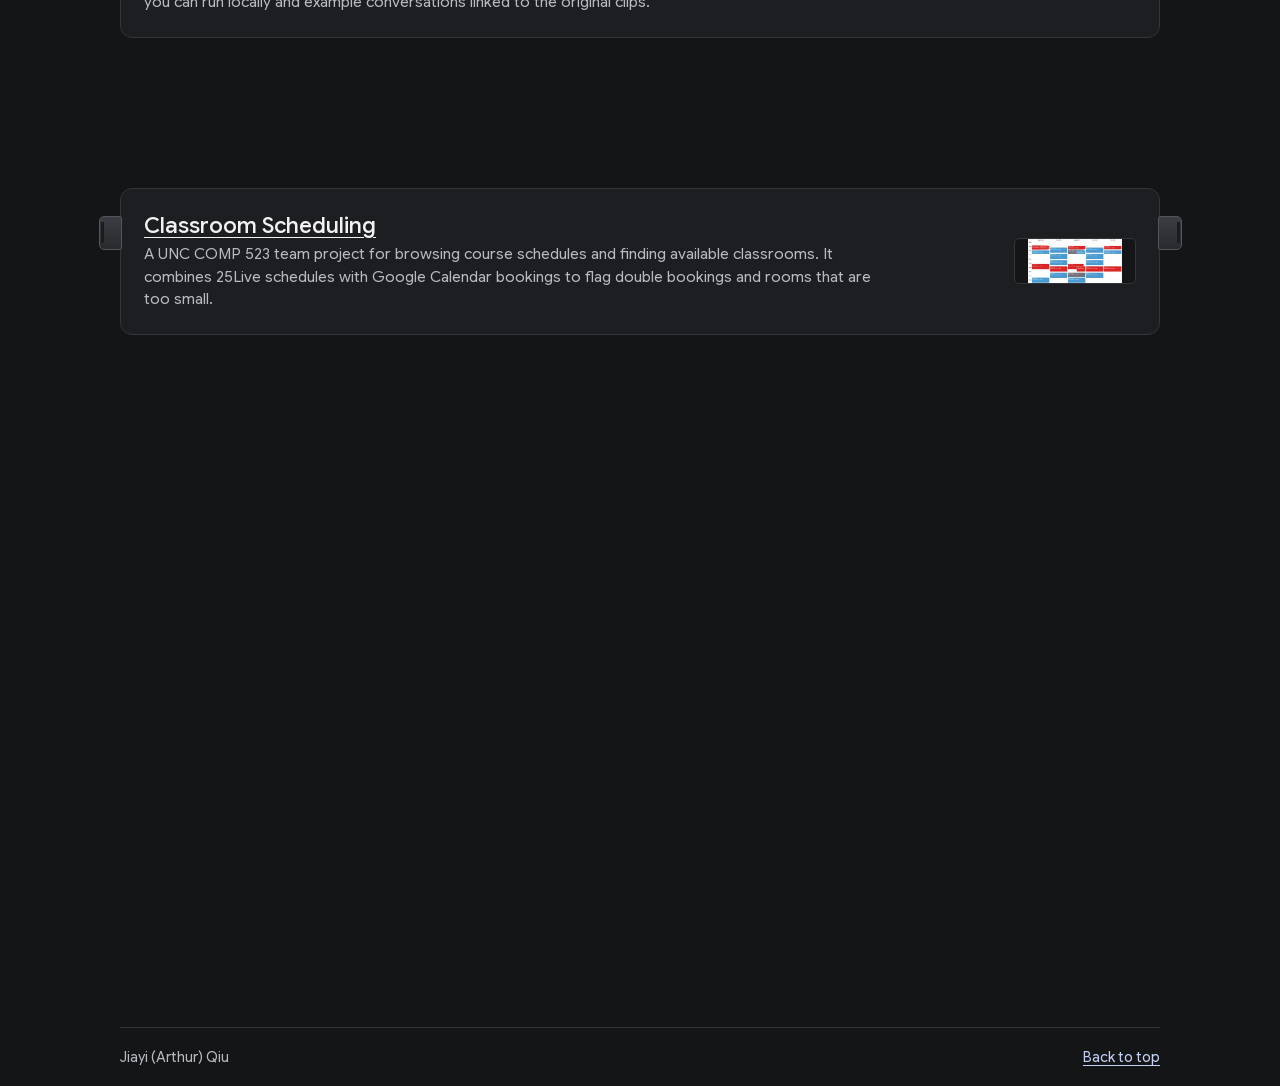
==== commit 48dae47b: "Expand homepage projects with public demos and previews" ====
--- a/index.html
+++ b/index.html
@@ -8,7 +8,7 @@
   <title>Jiayi (Arthur) Qiu</title>
   <link rel="canonical" href="https://arthurqqqq.github.io/">
   <link rel="preload" href="google-sans-flex-latin.woff2" as="font" type="font/woff2" crossorigin>
-  <link rel="stylesheet" href="styles.css?v=identity-plaque">
+  <link rel="stylesheet" href="styles.css?v=project-gallery">
   <script type="module" src="research-scroll.js?v=profile-hardware"></script>
 </head>
 <body id="home">
@@ -109,7 +109,7 @@
                 <p class="paper-meta">Jiayi (Arthur) Qiu</p>
                 <div class="publication-links">
                   <a href="https://icml.cc/virtual/2026/77991" aria-label="ICML program for Bridge Starvation">ICML program</a>
-                  <a href="https://github.com/ArthurQQQQ/multipass-multihop-retrieval-ICMLW" aria-label="MULTIPASS code">Code</a>
+                  <a href="https://github.com/ArthurQQQQ/multipass-multihop-retrieval-ICMLW">MULTIPASS code</a>
                 </div>
               </div>
               <figure class="paper-media" aria-label="An initial query finds a first clue. A second pass can use a bridge entity to find the supporting source.">
@@ -140,7 +140,7 @@
                 <p class="paper-meta">Jiayi (Arthur) Qiu</p>
                 <div class="publication-links">
                   <a href="https://openreview.net/forum?id=4xdvVhh8gb" aria-label="OpenReview record for Atom-Keyed Retrieval">OpenReview</a>
-                  <a href="https://github.com/ArthurQQQQ/atom-keyed-chunk-retrieval-qa-ICMLW" aria-label="Atom-Keyed Retrieval code">Code</a>
+                  <a href="https://github.com/ArthurQQQQ/atom-keyed-chunk-retrieval-qa-ICMLW">Retrieval code</a>
                 </div>
               </div>
               <figure class="paper-media" aria-label="Atomic propositions are ranked, mapped to their original passages, and returned to the reader.">
@@ -202,7 +202,7 @@
                 <p class="paper-meta">Jiayi (Arthur) Qiu · Oral presentation</p>
                 <div class="publication-links">
                   <a href="https://doi.org/10.1109/ICDMW69685.2025.00298" aria-label="IEEE article for SIFT">IEEE</a>
-                  <a href="https://github.com/ArthurQQQQ/SIFT-LLM-feature-reweighting-tabular-ICDMW" aria-label="SIFT code">Code</a>
+                  <a href="https://github.com/ArthurQQQQ/SIFT-LLM-feature-reweighting-tabular-ICDMW">SIFT reproduction</a>
                 </div>
               </div>
               <figure class="paper-media" aria-label="Table rows become short written scenes. A language model scores feature importance, and the weights are applied to tabular inputs.">
@@ -227,13 +227,20 @@
       <div class="container">
         <div class="rail-heading rail-card">
           <h2 id="projects-title">Projects</h2>
-          <span class="entry-label">Research workflows</span>
         </div>
         <ul class="projects-list">
           <li>
+            <article class="workflow-card rail-card" aria-labelledby="neuralbank-title">
+              <h3 id="neuralbank-title"><a href="https://arthurqqqq.github.io/NeuralBank/">NeuralBank</a></h3>
+              <p>Explore 64 neural architectures and mechanisms through diagrams and quizzes. Compare related models, follow prerequisites, and pick up where you left off in the same browser. <a href="https://github.com/ArthurQQQQ/NeuralBank" aria-label="NeuralBank source code">Source</a></p>
+              <img class="workflow-preview" src="workflow-neuralbank.jpg" width="360" height="174" loading="lazy"
+                alt="NeuralBank’s Transformer encoder diagram with the attention layer highlighted">
+            </article>
+          </li>
+          <li>
             <article class="workflow-card rail-card" aria-labelledby="skill-editor-title">
               <h3 id="skill-editor-title"><a href="https://github.com/ArthurQQQQ/skill-engine">Skill Editor</a></h3>
-              <p>Compare overlapping skills, preview installs, and back up versions before replacing them.</p>
+              <p>Browse your local skill library and compare instructions that overlap. Check the source, version, and destination before installing, then restore a backed-up version if needed.</p>
               <img class="workflow-preview" src="workflow-skill-editor.jpg" width="360" height="144" loading="lazy"
                 alt="Skill Editor’s cover with connected skill files">
             </article>
@@ -241,7 +248,7 @@
           <li>
             <article class="workflow-card rail-card" aria-labelledby="structure-review-title">
               <h3 id="structure-review-title"><a href="https://github.com/ArthurQQQQ/advisor-ready-paper-structure">Paper Structure Review</a></h3>
-              <p>See a PDF’s argument as a map, with linked excerpts and edits you can approve.</p>
+              <p>Turn a paper PDF into an argument map you can review offline. Follow claims to highlighted passages, flag missing comparisons, and approve suggested edits one at a time.</p>
               <img class="workflow-preview" src="workflow-paper-structure.jpg" width="360" height="180" loading="lazy"
                 alt="Sample review with a suggested outline and comments by paper section">
             </article>
@@ -249,9 +256,25 @@
           <li>
             <article class="workflow-card rail-card" aria-labelledby="paper-presentation-title">
               <h3 id="paper-presentation-title"><a href="https://github.com/ArthurQQQQ/paper-presentation-skill">Paper → Presentation</a></h3>
-              <p>Turn a paper into a timed slide deck with original figures and notes for each slide.</p>
+              <p>Turn a paper into a timed research talk using its original figures. Choose which mechanism and results to cover, then rehearse with notes for each slide.</p>
               <img class="workflow-preview" src="workflow-paper-presentation.jpg" width="360" height="202" loading="lazy"
                 alt="A reference slide showing how ReasoningBank retrieves past experiences">
+            </article>
+          </li>
+          <li>
+            <article class="workflow-card rail-card" aria-labelledby="yuelao-title">
+              <h3 id="yuelao-title"><a href="https://github.com/ArthurQQQQ/yuelao-chatgpt-plugin">YueLao</a></h3>
+              <p>Try a Chinese-language conversation prototype with eight dialogue styles. The release includes a demo you can run locally and example conversations linked to the original clips.</p>
+              <img class="workflow-preview" src="workflow-yuelao.jpg" width="360" height="216" loading="lazy"
+                alt="YueLao’s quadrant diagram of five early conversation styles">
+            </article>
+          </li>
+          <li>
+            <article class="workflow-card rail-card" aria-labelledby="classroom-title">
+              <h3 id="classroom-title"><a href="https://github.com/ArthurQQQQ/COMP523-TeamH">Classroom Scheduling</a></h3>
+              <p>A UNC COMP 523 team project for browsing course schedules and finding available classrooms. It combines 25Live schedules with Google Calendar bookings to flag double bookings and rooms that are too small.</p>
+              <img class="workflow-preview" src="workflow-classroom.jpg" width="360" height="168" loading="lazy"
+                alt="Weekly classroom schedule with overlapping bookings marked in red">
             </article>
           </li>
         </ul>
--- a/styles.css
+++ b/styles.css
@@ -543,7 +543,7 @@
   line-height: 1.25;
 }
 .workflow-card h3 a { color: var(--ink); }
-.workflow-card p { grid-area: description; max-width: 66ch; color: var(--muted); font-size: .9375rem; line-height: 1.5; }
+.workflow-card p { grid-area: description; max-width: 74ch; color: var(--muted); font-size: .9375rem; line-height: 1.5; }
 .workflow-preview {
   grid-area: preview;
   display: block;
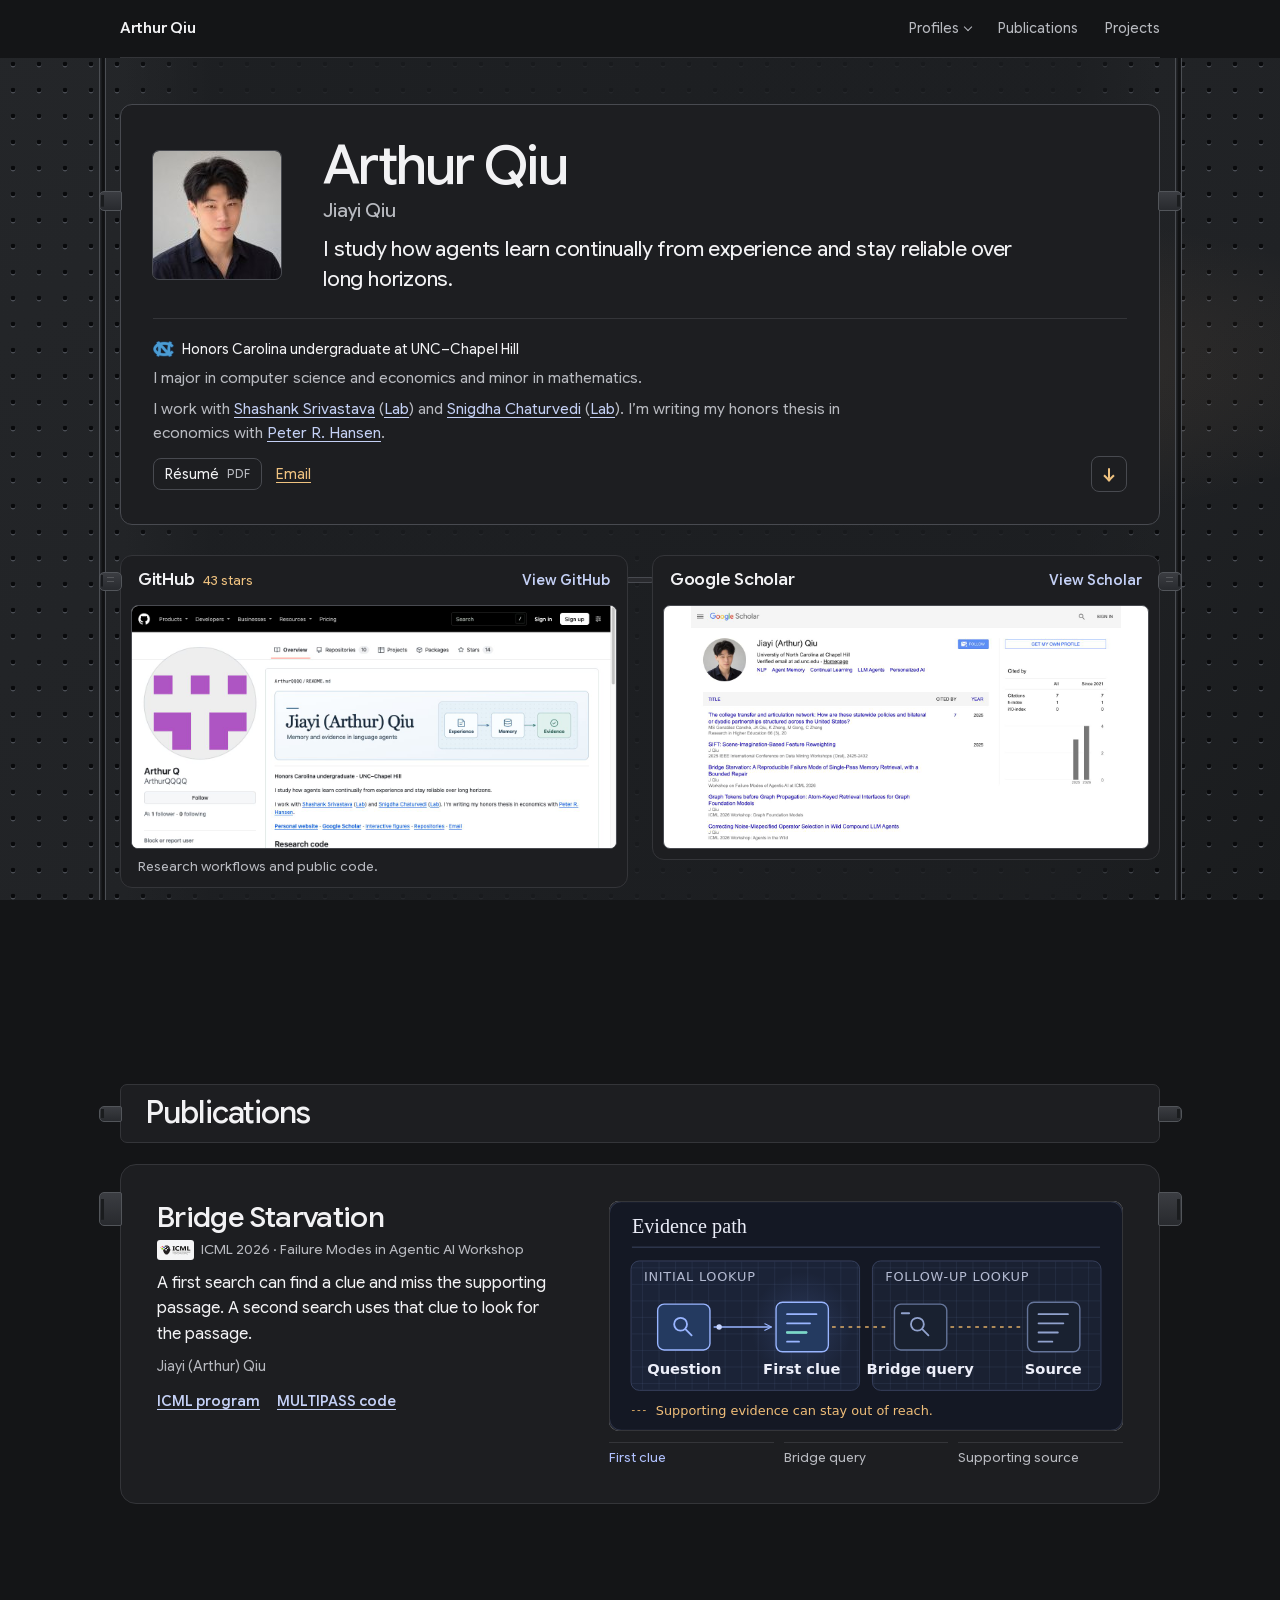
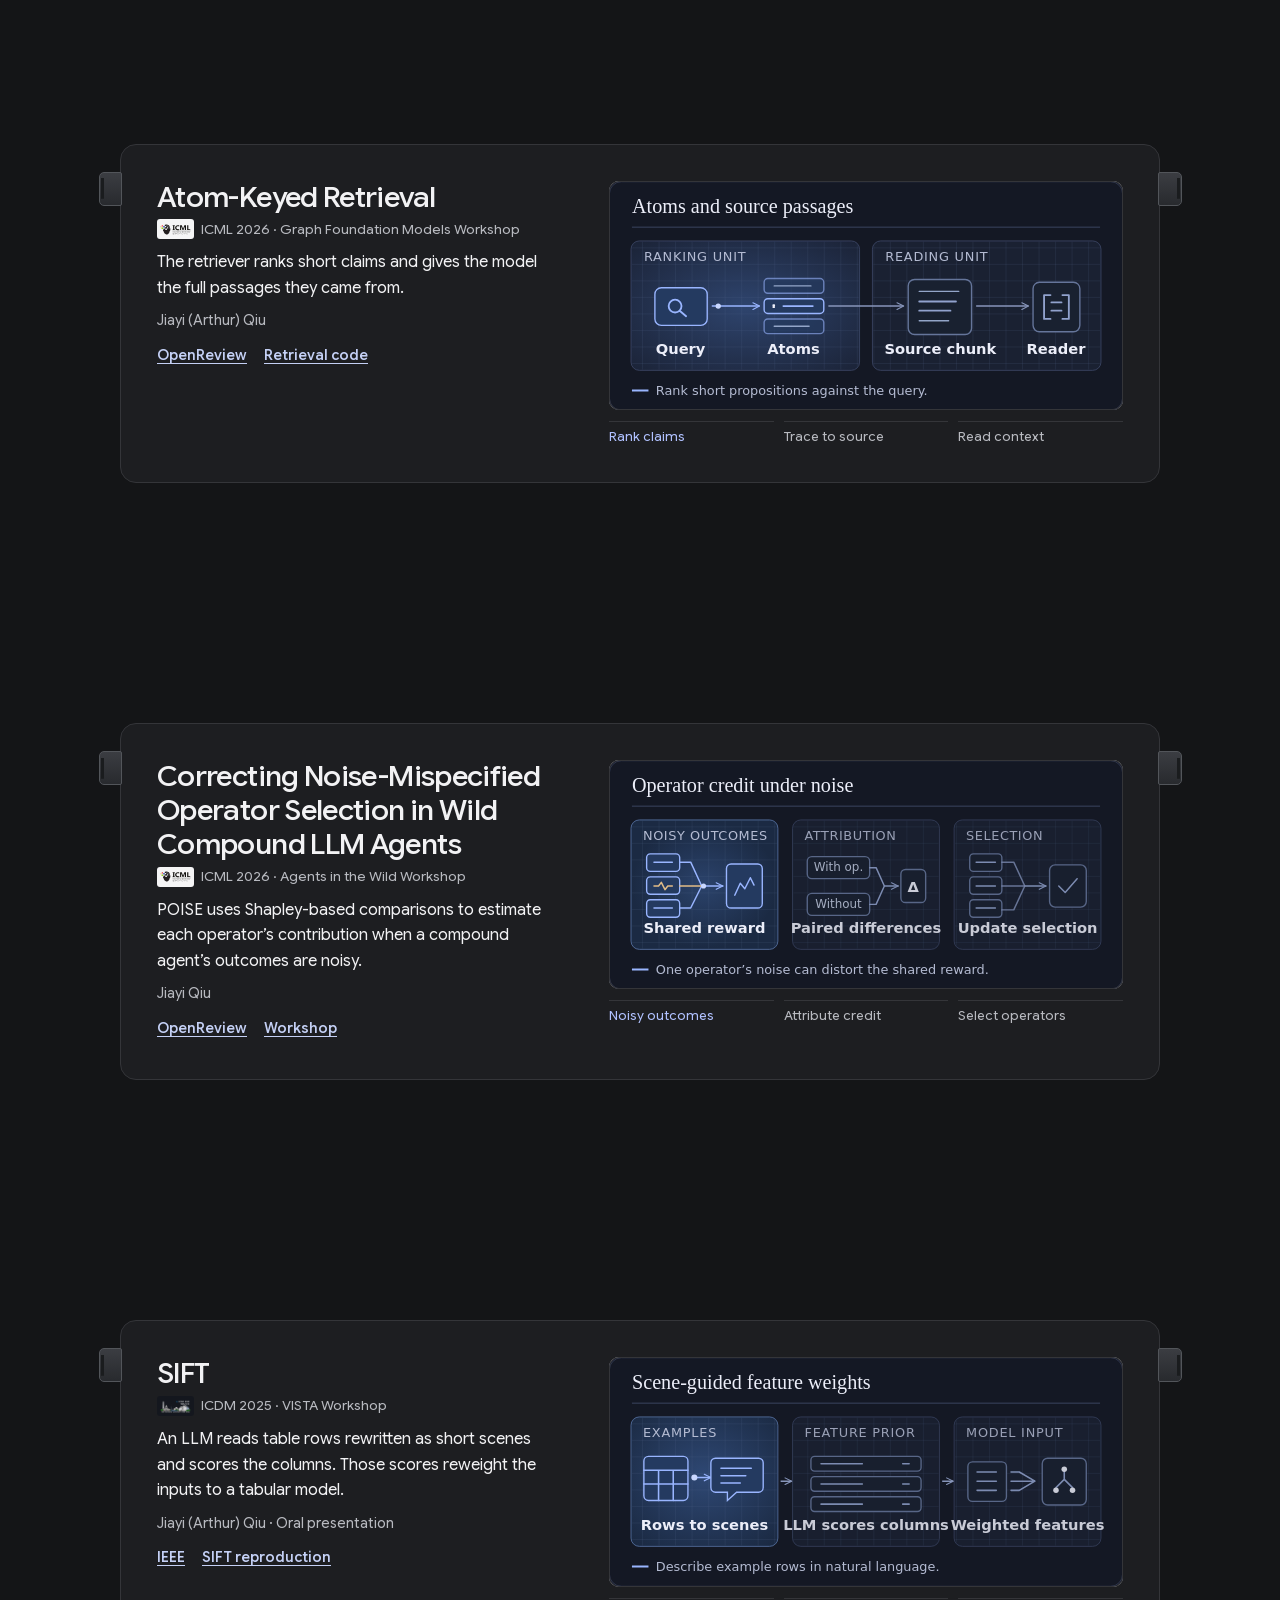
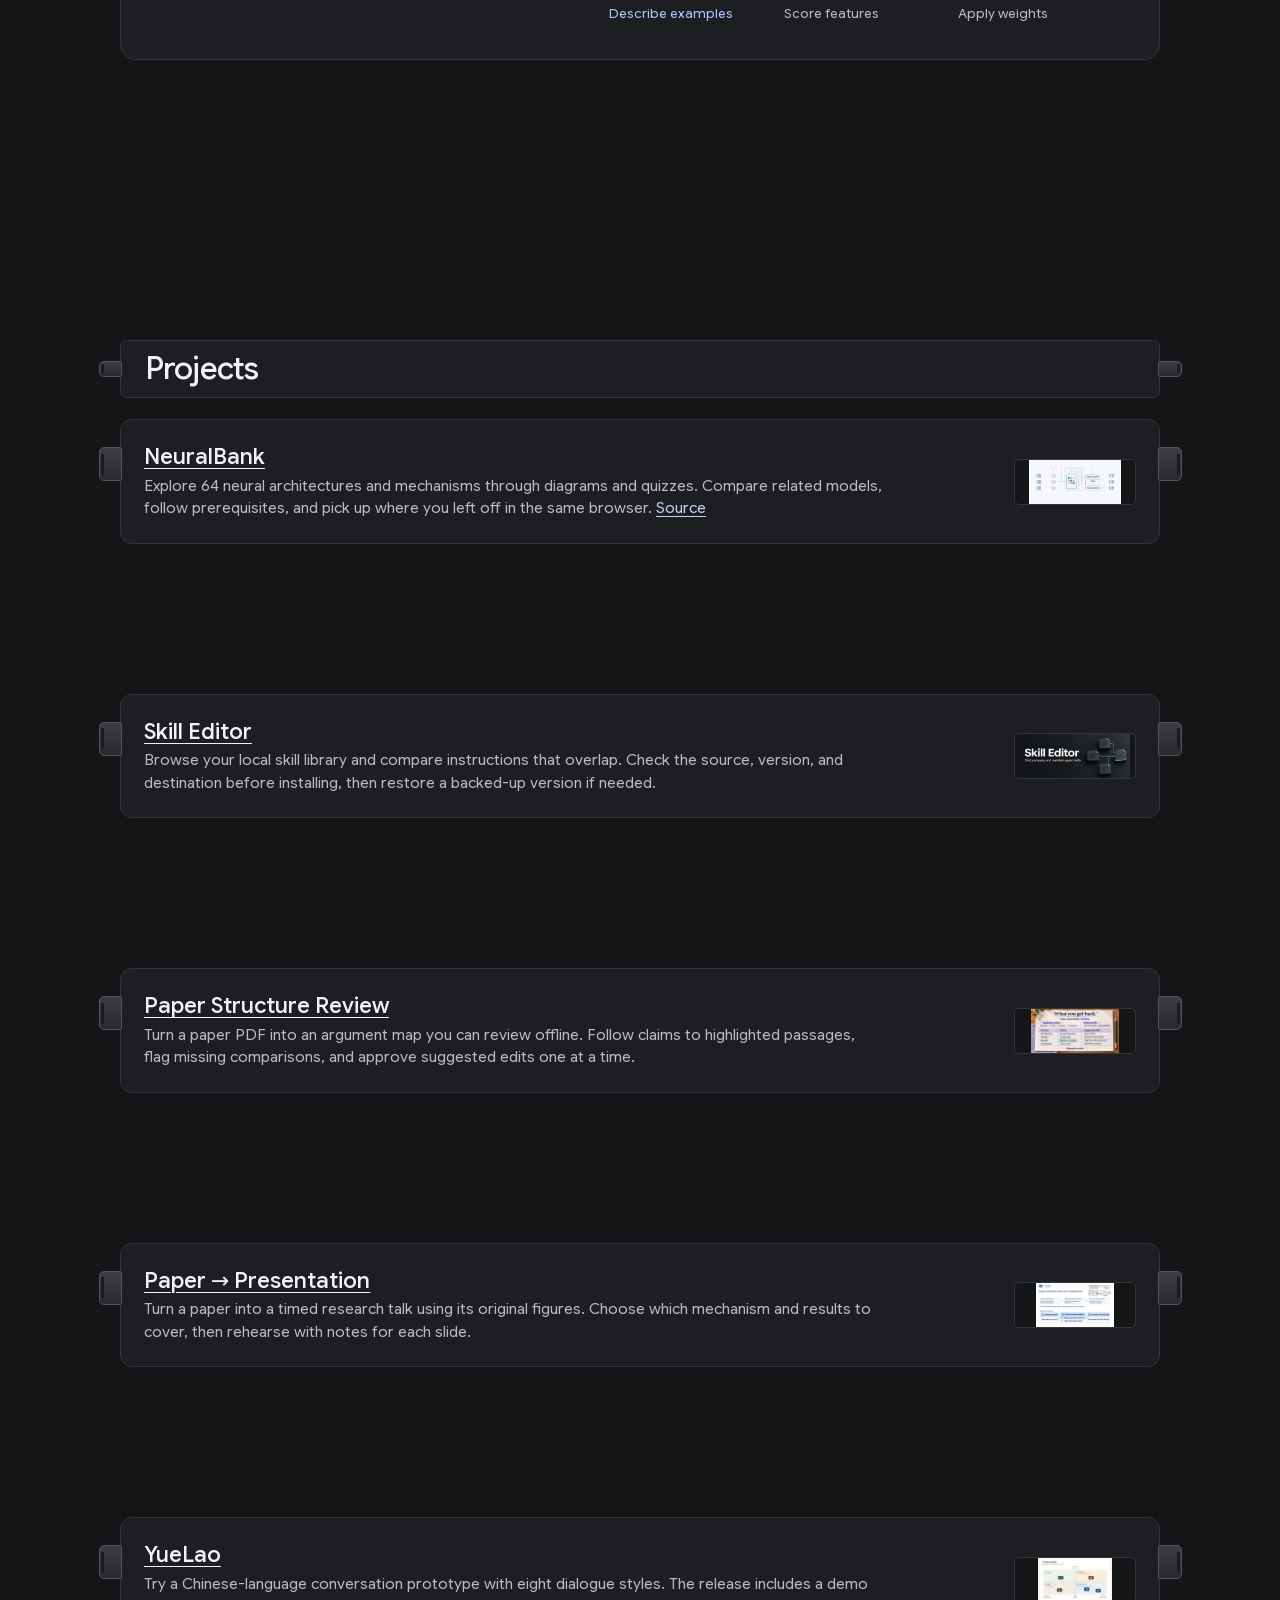
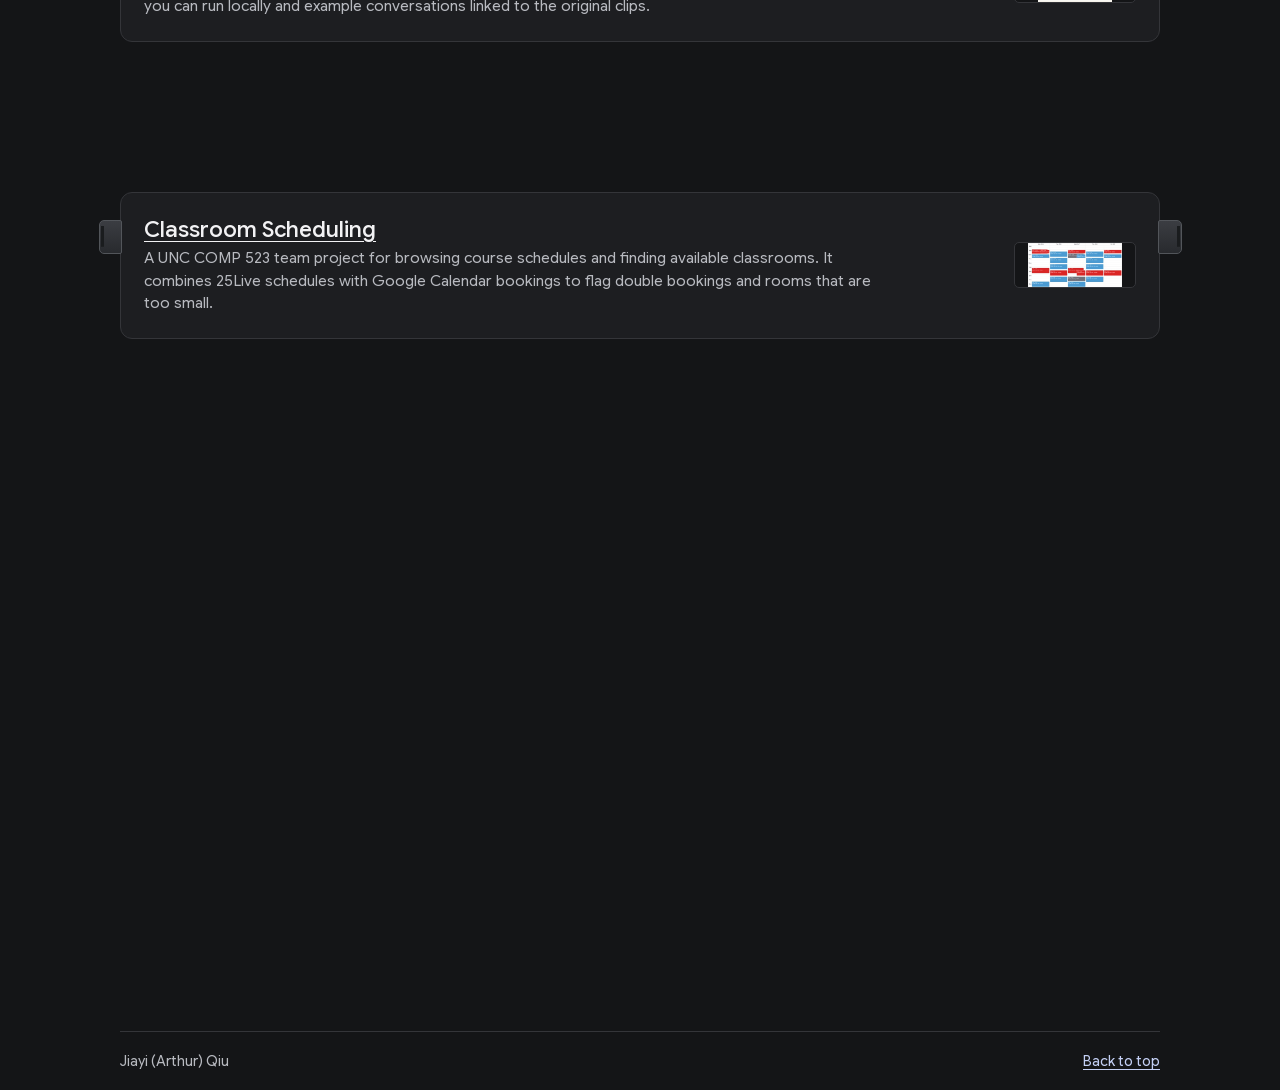
==== commit 17e936e3: "Add a subtle downward scroll cue to the homepage" ====
--- a/index.html
+++ b/index.html
@@ -8,7 +8,7 @@
   <title>Jiayi (Arthur) Qiu</title>
   <link rel="canonical" href="https://arthurqqqq.github.io/">
   <link rel="preload" href="google-sans-flex-latin.woff2" as="font" type="font/woff2" crossorigin>
-  <link rel="stylesheet" href="styles.css?v=project-gallery">
+  <link rel="stylesheet" href="styles.css?v=scroll-cue">
   <script type="module" src="research-scroll.js?v=profile-hardware"></script>
 </head>
 <body id="home">
@@ -48,10 +48,15 @@
         <p class="affiliation"><img class="unc-mark" src="unc-interlocking-nc.png" alt="" width="29" height="23"> <span>Honors Carolina undergraduate at UNC–Chapel Hill</span></p>
         <p>I major in computer science and economics and minor in mathematics.</p>
         <p>I work with <a href="https://www.ssriva.com/">Shashank Srivastava</a> (<a href="https://l3.cs.unc.edu/" aria-label="Learning from Language Lab (L³)">Lab</a>) and <a href="https://cs.unc.edu/person/snigdha-chaturvedi/">Snigdha Chaturvedi</a> (<a href="https://nlp.cs.unc.edu/#lab-Chaturvedi-Lab" aria-label="Chaturvedi Lab">Lab</a>). I’m writing my honors thesis in economics with <a href="https://econ.unc.edu/people/hansen-peter/">Peter R. Hansen</a>.</p>
-        <nav class="social-links" aria-label="Contact">
-          <a class="resume-link" href="resume.pdf">Résumé <span>PDF</span></a>
-          <a href="mailto:arthurq@ad.unc.edu">Email</a>
-        </nav>
+        <div class="hero-actions">
+          <nav class="social-links" aria-label="Contact">
+            <a class="resume-link" href="resume.pdf">Résumé <span>PDF</span></a>
+            <a href="mailto:arthurq@ad.unc.edu">Email</a>
+          </nav>
+          <a class="scroll-cue" href="#profiles" aria-label="Scroll to profile previews">
+            <span class="scroll-cue-mark" aria-hidden="true"></span>
+          </a>
+        </div>
       </div>
     </section>
 
--- a/styles.css
+++ b/styles.css
@@ -259,7 +259,8 @@
   outline: 1px solid var(--strong-line);
   object-fit: cover;
 }
-.social-links { display: flex; align-items: center; flex-wrap: wrap; gap: 5px 14px; margin-top: 10px; font-size: 14px; }
+.hero-actions { display: flex; justify-content: space-between; align-items: center; gap: 12px; margin-top: 10px; }
+.social-links { display: flex; align-items: center; flex-wrap: wrap; gap: 5px 14px; font-size: 14px; }
 .social-links a {
   display: inline-flex;
   min-height: 32px;
@@ -277,6 +278,43 @@
 }
 .resume-link span { color: var(--muted); font-size: .75rem; }
 .resume-link:hover { background: var(--raised); }
+.scroll-cue {
+  display: grid;
+  flex: none;
+  place-items: center;
+  width: 36px;
+  height: 36px;
+  border: 1px solid var(--strong-line);
+  border-radius: 8px;
+  color: var(--brass);
+}
+.scroll-cue:is(:hover, :focus-visible) { background: var(--raised); }
+.scroll-cue-mark {
+  position: relative;
+  width: 14px;
+  height: 14px;
+}
+.scroll-cue-mark::before,
+.scroll-cue-mark::after {
+  position: absolute;
+  content: "";
+}
+.scroll-cue-mark::before {
+  inset: 1px auto auto 6px;
+  width: 2px;
+  height: 11px;
+  border-radius: 1px;
+  background: currentColor;
+}
+.scroll-cue-mark::after {
+  box-sizing: border-box;
+  inset: 5px auto auto 3px;
+  width: 8px;
+  height: 8px;
+  border: solid currentColor;
+  border-width: 0 2px 2px 0;
+  transform: rotate(45deg);
+}
 
 .profile-grid {
   --profile-gap: 24px;
@@ -565,8 +603,13 @@
   #research .publication[id], .workflow-card h3 { scroll-margin-block-start: 0; }
 }
 @media screen and (prefers-reduced-motion: no-preference) {
+  .scroll-cue-mark { animation: point-down 1.15s .45s 2; }
   .scroll-reveal { animation: scroll-reveal 440ms ease-out; }
   .scroll-reveal:focus-within { animation: none; }
+}
+@keyframes point-down {
+  0%, 62%, 100% { transform: translateY(0); }
+  30% { transform: translateY(4px); }
 }
 @keyframes scroll-reveal {
   from { opacity: var(--reveal-start, .68); }
@@ -618,6 +661,7 @@
 }
 @media (pointer: coarse) {
   .publication-links a, .social-links a { min-height: 44px; }
+  .scroll-cue { width: 44px; height: 44px; }
 }
 @media print {
   .pegboard, .rail-card::before, .rail-card::after, .profile-grid::before,
@@ -634,7 +678,7 @@
     --line: #d7dbe2;
     --strong-line: #aeb6c4;
   }
-  .skip-link, .site-header, .site-footer, .profile-preview { display: none; }
+  .skip-link, .site-header, .site-footer, .profile-preview, .scroll-cue { display: none; }
   [data-rail-stop]::after { display: none; }
   [data-rail-stop] > :is(.publication, .profile-grid, .profile-link, .workflow-card), .rail-heading { position: relative; top: auto; }
   #projects { padding-block-end: 46px; }
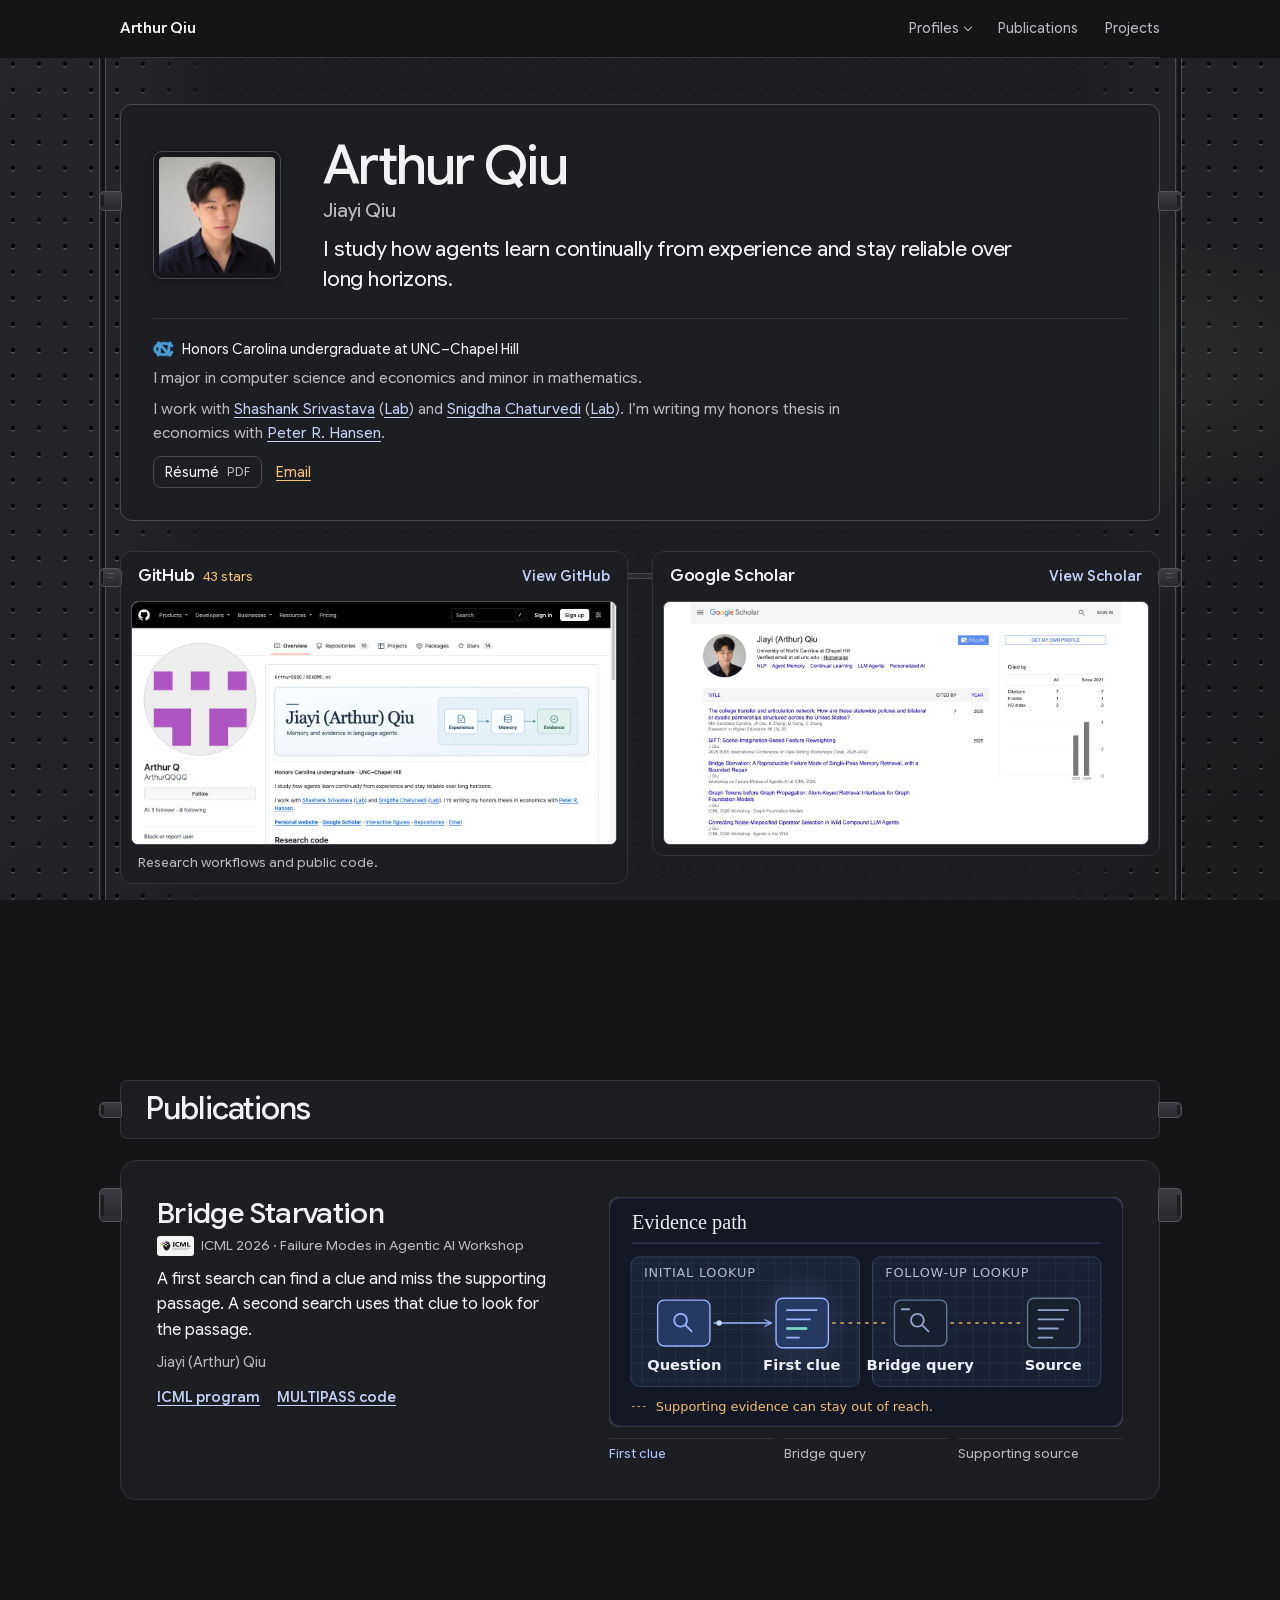
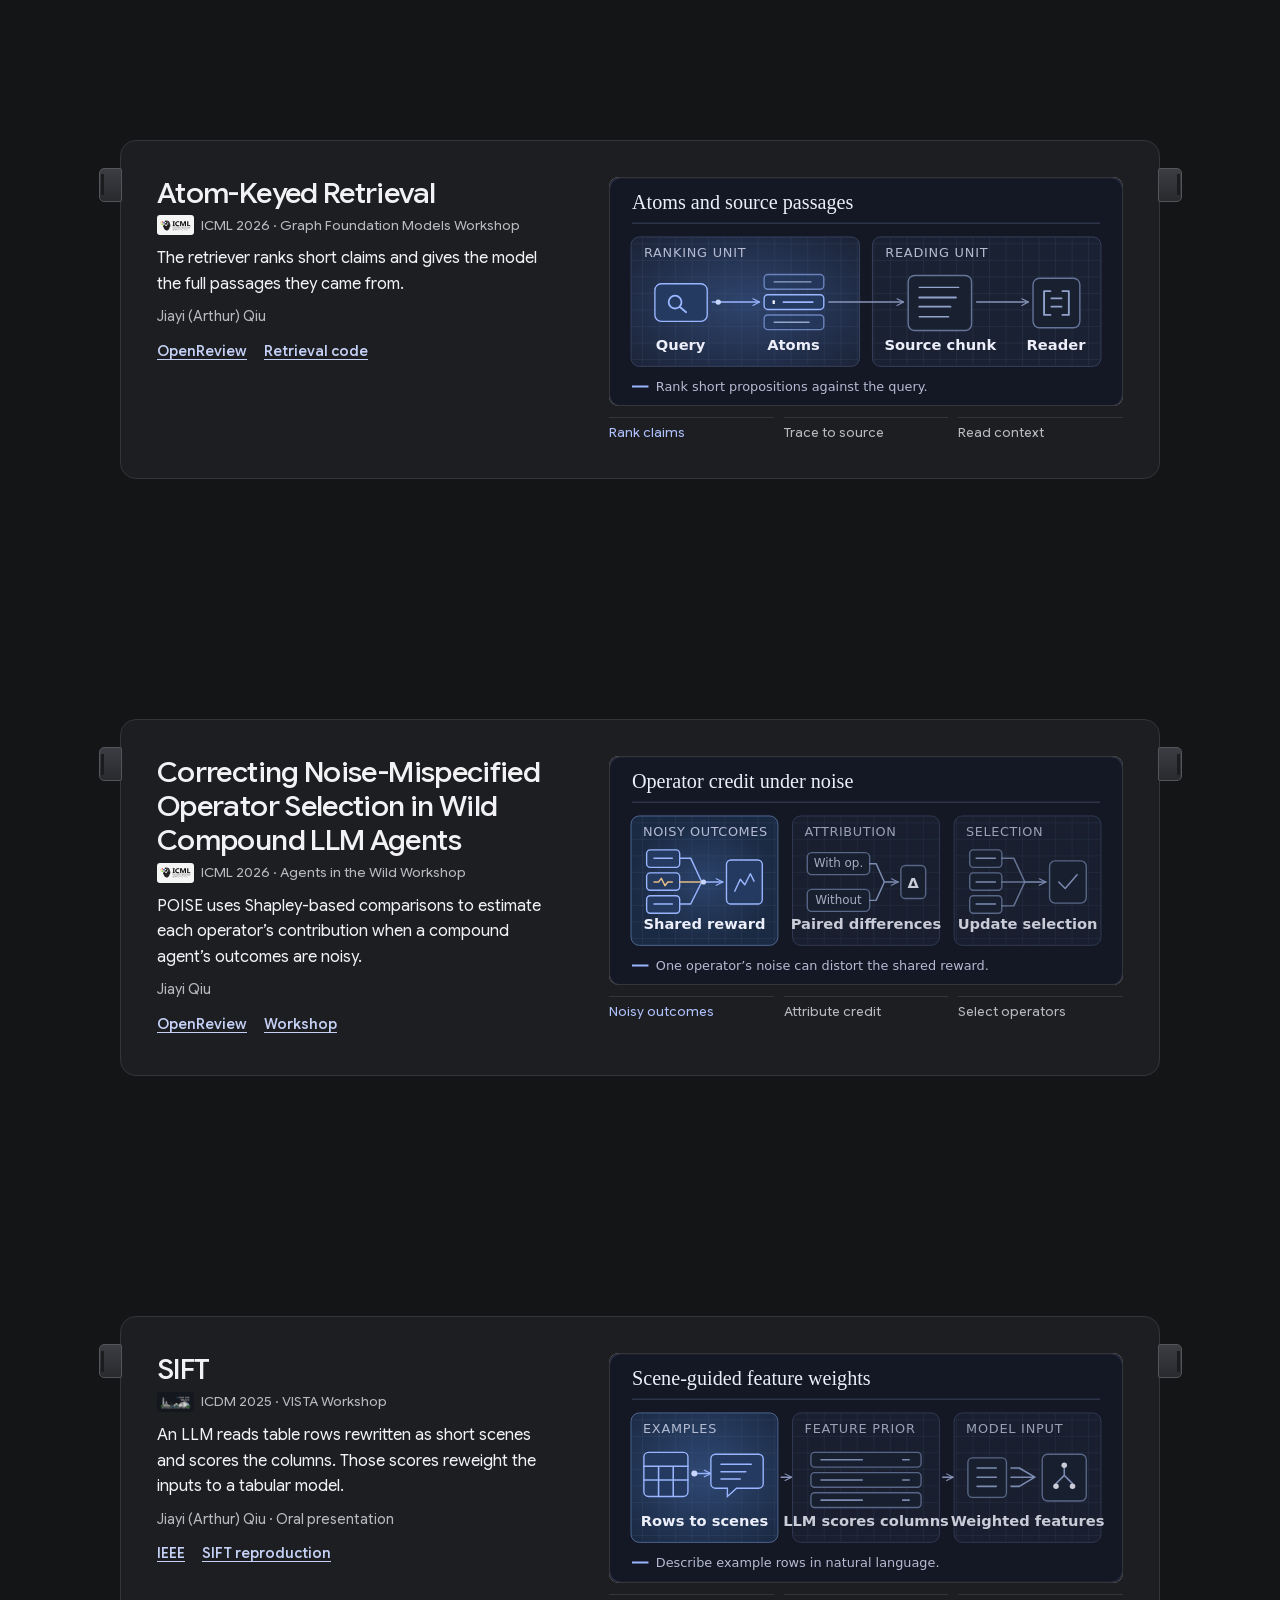
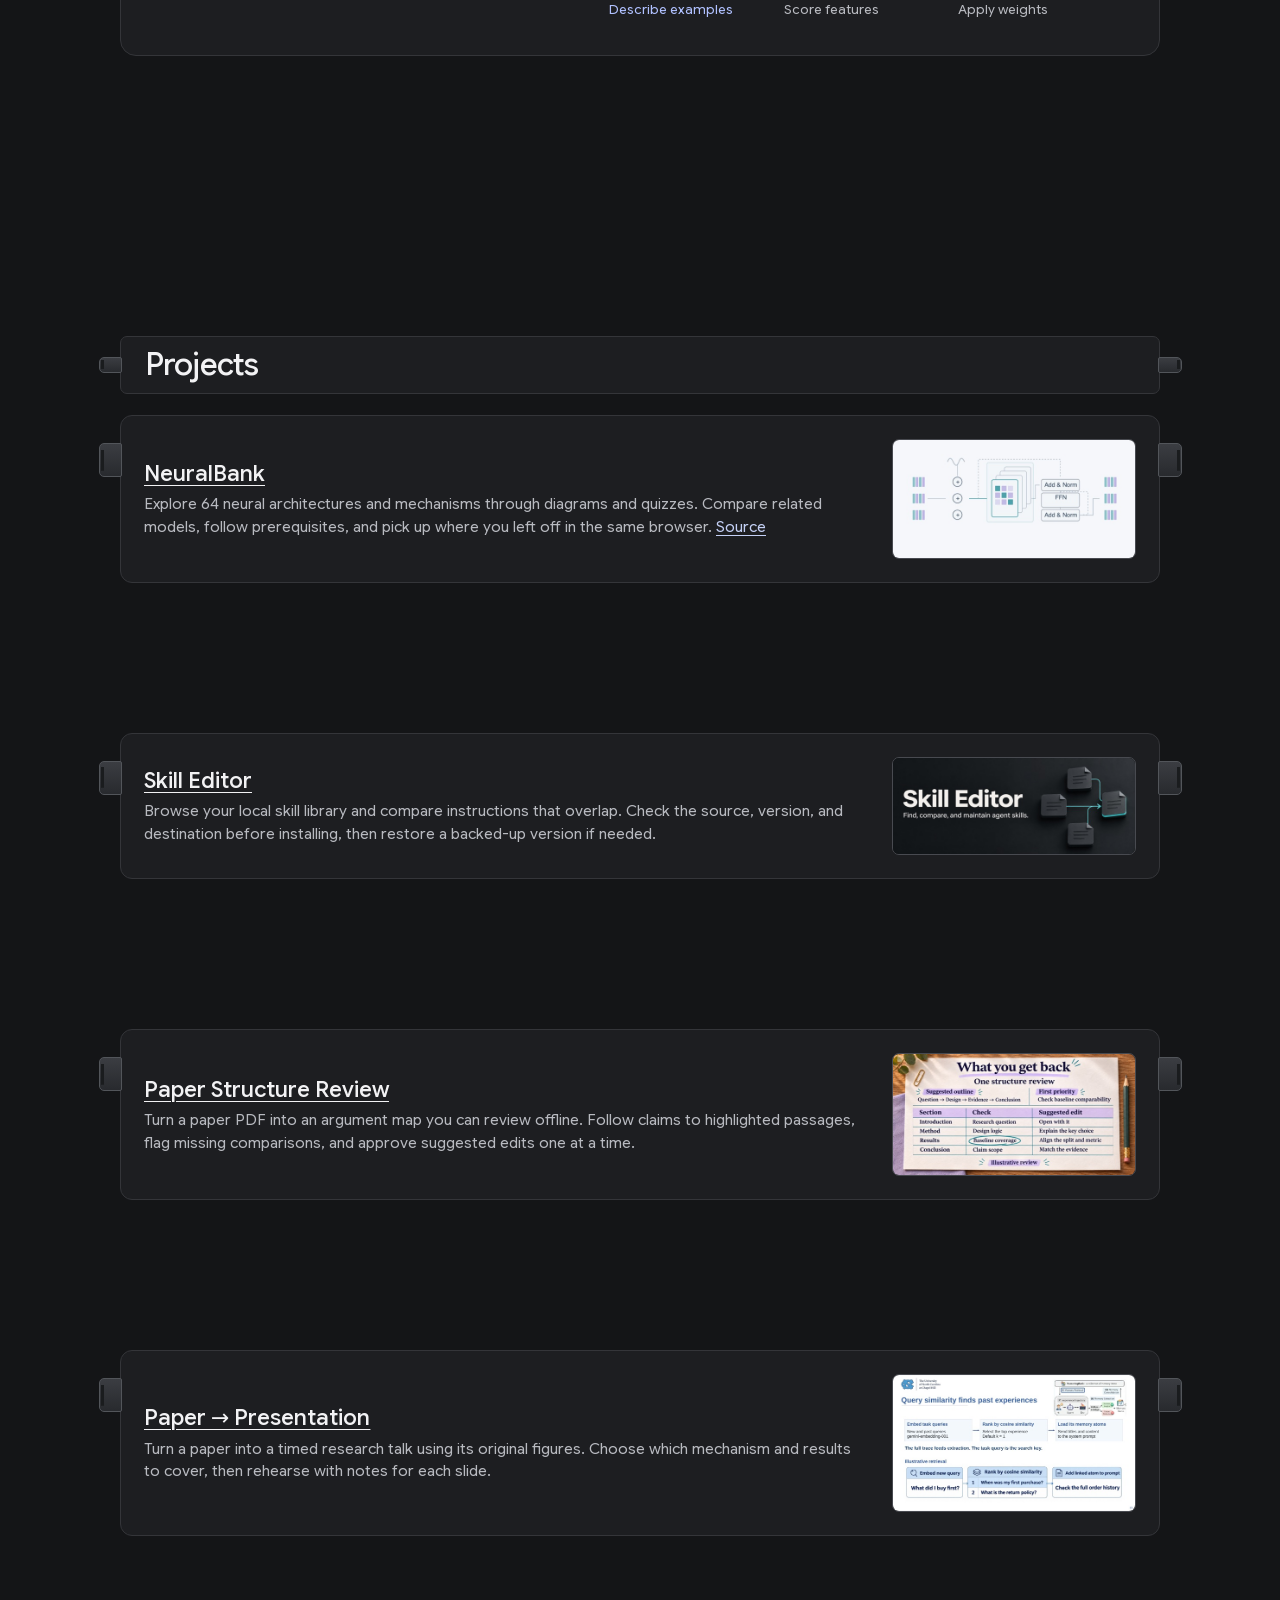
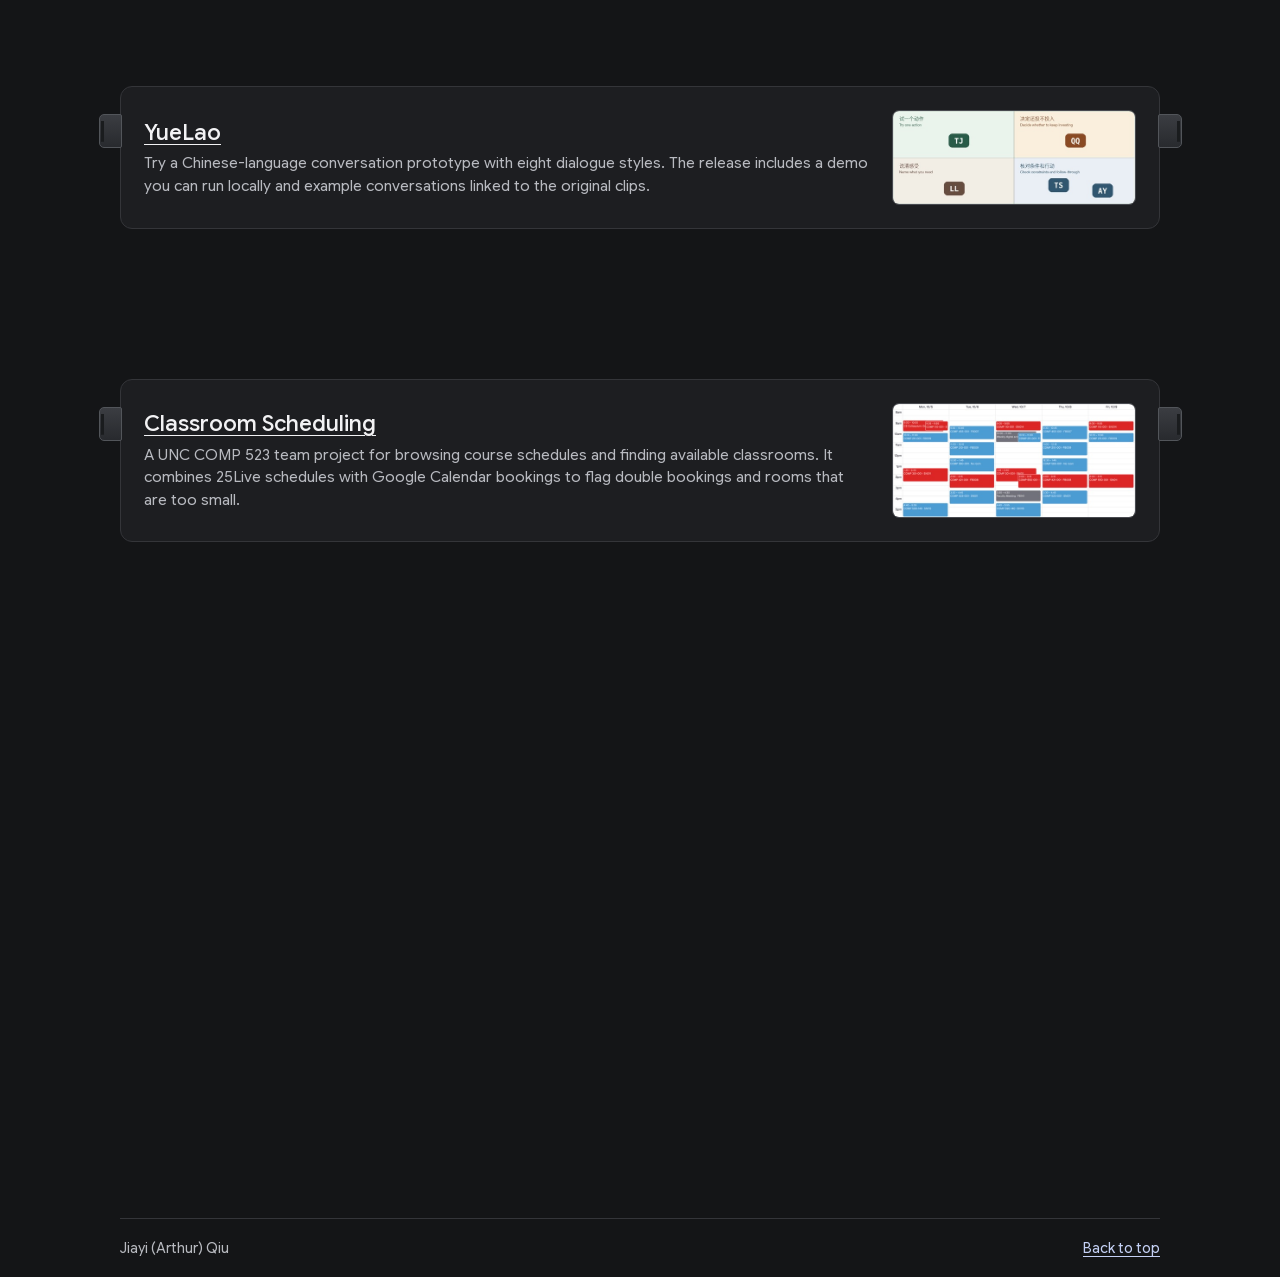
==== commit cd46eff4: "Animate the six project visuals as cards move along the rail" ====
--- a/index.html
+++ b/index.html
@@ -8,8 +8,8 @@
   <title>Jiayi (Arthur) Qiu</title>
   <link rel="canonical" href="https://arthurqqqq.github.io/">
   <link rel="preload" href="google-sans-flex-latin.woff2" as="font" type="font/woff2" crossorigin>
-  <link rel="stylesheet" href="styles.css?v=scroll-cue">
-  <script type="module" src="research-scroll.js?v=profile-hardware"></script>
+  <link rel="stylesheet" href="styles.css?v=project-visuals">
+  <script type="module" src="research-scroll.js?v=project-visuals"></script>
 </head>
 <body id="home">
   <div class="pegboard" aria-hidden="true"><div class="pegboard-light"></div></div>
@@ -35,8 +35,10 @@
   <main id="main">
     <section class="hero container rail-card" aria-labelledby="profile-name">
       <div class="hero-identity">
-        <img class="portrait" src="portrait.jpg" alt="Jiayi (Arthur) Qiu" width="128" height="128" fetchpriority="high">
-        <div>
+        <div class="portrait-mount">
+          <img class="portrait" src="portrait.jpg?v=256" alt="Jiayi (Arthur) Qiu" width="256" height="256" fetchpriority="high">
+        </div>
+        <div class="hero-name">
           <h1 id="profile-name">
             Arthur Qiu
             <span class="formal-name">Jiayi Qiu</span>
@@ -48,15 +50,10 @@
         <p class="affiliation"><img class="unc-mark" src="unc-interlocking-nc.png" alt="" width="29" height="23"> <span>Honors Carolina undergraduate at UNC–Chapel Hill</span></p>
         <p>I major in computer science and economics and minor in mathematics.</p>
         <p>I work with <a href="https://www.ssriva.com/">Shashank Srivastava</a> (<a href="https://l3.cs.unc.edu/" aria-label="Learning from Language Lab (L³)">Lab</a>) and <a href="https://cs.unc.edu/person/snigdha-chaturvedi/">Snigdha Chaturvedi</a> (<a href="https://nlp.cs.unc.edu/#lab-Chaturvedi-Lab" aria-label="Chaturvedi Lab">Lab</a>). I’m writing my honors thesis in economics with <a href="https://econ.unc.edu/people/hansen-peter/">Peter R. Hansen</a>.</p>
-        <div class="hero-actions">
-          <nav class="social-links" aria-label="Contact">
-            <a class="resume-link" href="resume.pdf">Résumé <span>PDF</span></a>
-            <a href="mailto:arthurq@ad.unc.edu">Email</a>
-          </nav>
-          <a class="scroll-cue" href="#profiles" aria-label="Scroll to profile previews">
-            <span class="scroll-cue-mark" aria-hidden="true"></span>
-          </a>
-        </div>
+        <nav class="social-links" aria-label="Contact">
+          <a class="resume-link" href="resume.pdf">Résumé <span>PDF</span></a>
+          <a href="mailto:arthurq@ad.unc.edu">Email</a>
+        </nav>
       </div>
     </section>
 
@@ -236,50 +233,99 @@
         <ul class="projects-list">
           <li>
             <article class="workflow-card rail-card" aria-labelledby="neuralbank-title">
-              <h3 id="neuralbank-title"><a href="https://arthurqqqq.github.io/NeuralBank/">NeuralBank</a></h3>
-              <p>Explore 64 neural architectures and mechanisms through diagrams and quizzes. Compare related models, follow prerequisites, and pick up where you left off in the same browser. <a href="https://github.com/ArthurQQQQ/NeuralBank" aria-label="NeuralBank source code">Source</a></p>
-              <img class="workflow-preview" src="workflow-neuralbank.jpg" width="360" height="174" loading="lazy"
-                alt="NeuralBank’s Transformer encoder diagram with the attention layer highlighted">
+              <div class="workflow-copy">
+                <h3 id="neuralbank-title"><a href="https://arthurqqqq.github.io/NeuralBank/">NeuralBank</a></h3>
+                <p>Explore 64 neural architectures and mechanisms through diagrams and quizzes. Compare related models, follow prerequisites, and pick up where you left off in the same browser. <a href="https://github.com/ArthurQQQQ/NeuralBank" aria-label="NeuralBank source code">Source</a></p>
+              </div>
+              <figure class="workflow-visual" style="--focus-color: #19787b">
+                <div class="workflow-image">
+                  <img src="workflow-neuralbank.jpg?v=project-visuals" width="560" height="271" loading="lazy"
+                    alt="NeuralBank’s Transformer encoder diagram, from the attention layer to the output tokens">
+                  <span class="workflow-focus" style="--x: 35%; --y: 21%; --w: 24%; --h: 53%" aria-hidden="true"></span>
+                  <span class="workflow-focus" style="--x: 84%; --y: 28%; --w: 12%; --h: 46%" aria-hidden="true"></span>
+                </div>
+              </figure>
             </article>
           </li>
           <li>
             <article class="workflow-card rail-card" aria-labelledby="skill-editor-title">
-              <h3 id="skill-editor-title"><a href="https://github.com/ArthurQQQQ/skill-engine">Skill Editor</a></h3>
-              <p>Browse your local skill library and compare instructions that overlap. Check the source, version, and destination before installing, then restore a backed-up version if needed.</p>
-              <img class="workflow-preview" src="workflow-skill-editor.jpg" width="360" height="144" loading="lazy"
-                alt="Skill Editor’s cover with connected skill files">
+              <div class="workflow-copy">
+                <h3 id="skill-editor-title"><a href="https://github.com/ArthurQQQQ/skill-engine">Skill Editor</a></h3>
+                <p>Browse your local skill library and compare instructions that overlap. Check the source, version, and destination before installing, then restore a backed-up version if needed.</p>
+              </div>
+              <figure class="workflow-visual" style="--focus-color: #a8eee4">
+                <div class="workflow-image">
+                  <img src="workflow-skill-editor.jpg?v=project-visuals" width="560" height="224" loading="lazy"
+                    alt="Skill Editor’s cover showing files connected to a shared destination">
+                  <span class="workflow-focus" style="--x: 59%; --y: 35%; --w: 15%; --h: 31%" aria-hidden="true"></span>
+                  <span class="workflow-focus" style="--x: 84%; --y: 32%; --w: 15%; --h: 36%" aria-hidden="true"></span>
+                </div>
+              </figure>
             </article>
           </li>
           <li>
             <article class="workflow-card rail-card" aria-labelledby="structure-review-title">
-              <h3 id="structure-review-title"><a href="https://github.com/ArthurQQQQ/advisor-ready-paper-structure">Paper Structure Review</a></h3>
-              <p>Turn a paper PDF into an argument map you can review offline. Follow claims to highlighted passages, flag missing comparisons, and approve suggested edits one at a time.</p>
-              <img class="workflow-preview" src="workflow-paper-structure.jpg" width="360" height="180" loading="lazy"
-                alt="Sample review with a suggested outline and comments by paper section">
+              <div class="workflow-copy">
+                <h3 id="structure-review-title"><a href="https://github.com/ArthurQQQQ/advisor-ready-paper-structure">Paper Structure Review</a></h3>
+                <p>Turn a paper PDF into an argument map you can review offline. Follow claims to highlighted passages, flag missing comparisons, and approve suggested edits one at a time.</p>
+              </div>
+              <figure class="workflow-visual" style="--focus-color: #7c5b9b">
+                <div class="workflow-image">
+                  <img src="workflow-paper-structure.jpg?v=project-visuals" width="560" height="280" loading="lazy"
+                    alt="Sample review flags baseline coverage and suggests aligning the split and metric">
+                  <span class="workflow-focus" style="--x: 30%; --y: 66%; --w: 25%; --h: 13%" aria-hidden="true"></span>
+                  <span class="workflow-focus" style="--x: 54%; --y: 66%; --w: 36%; --h: 13%" aria-hidden="true"></span>
+                </div>
+              </figure>
             </article>
           </li>
           <li>
             <article class="workflow-card rail-card" aria-labelledby="paper-presentation-title">
-              <h3 id="paper-presentation-title"><a href="https://github.com/ArthurQQQQ/paper-presentation-skill">Paper → Presentation</a></h3>
-              <p>Turn a paper into a timed research talk using its original figures. Choose which mechanism and results to cover, then rehearse with notes for each slide.</p>
-              <img class="workflow-preview" src="workflow-paper-presentation.jpg" width="360" height="202" loading="lazy"
-                alt="A reference slide showing how ReasoningBank retrieves past experiences">
+              <div class="workflow-copy">
+                <h3 id="paper-presentation-title"><a href="https://github.com/ArthurQQQQ/paper-presentation-skill">Paper → Presentation</a></h3>
+                <p>Turn a paper into a timed research talk using its original figures. Choose which mechanism and results to cover, then rehearse with notes for each slide.</p>
+              </div>
+              <figure class="workflow-visual" style="--focus-color: #4267a3">
+                <div class="workflow-image">
+                  <img src="workflow-paper-presentation.jpg?v=project-visuals" width="560" height="315" loading="lazy"
+                    alt="A ReasoningBank slide shows three steps in retrieving past experiences">
+                  <span class="workflow-focus" style="--x: 4%; --y: 59%; --w: 27%; --h: 24%" aria-hidden="true"></span>
+                  <span class="workflow-focus" style="--x: 30%; --y: 59%; --w: 36%; --h: 24%" aria-hidden="true"></span>
+                  <span class="workflow-focus" style="--x: 65%; --y: 59%; --w: 30%; --h: 24%" aria-hidden="true"></span>
+                </div>
+              </figure>
             </article>
           </li>
           <li>
             <article class="workflow-card rail-card" aria-labelledby="yuelao-title">
-              <h3 id="yuelao-title"><a href="https://github.com/ArthurQQQQ/yuelao-chatgpt-plugin">YueLao</a></h3>
-              <p>Try a Chinese-language conversation prototype with eight dialogue styles. The release includes a demo you can run locally and example conversations linked to the original clips.</p>
-              <img class="workflow-preview" src="workflow-yuelao.jpg" width="360" height="216" loading="lazy"
-                alt="YueLao’s quadrant diagram of five early conversation styles">
+              <div class="workflow-copy">
+                <h3 id="yuelao-title"><a href="https://github.com/ArthurQQQQ/yuelao-chatgpt-plugin">YueLao</a></h3>
+                <p>Try a Chinese-language conversation prototype with eight dialogue styles. The release includes a demo you can run locally and example conversations linked to the original clips.</p>
+              </div>
+              <figure class="workflow-visual" style="--focus-color: #416b5e">
+                <div class="workflow-image">
+                  <img src="workflow-yuelao.jpg?v=project-visuals" width="560" height="215" loading="lazy"
+                    alt="Four quadrants of YueLao’s five early conversation styles, from naming a feeling to suggesting an action">
+                  <span class="workflow-focus" style="--x: 2%; --y: 54%; --w: 46%; --h: 42%" aria-hidden="true"></span>
+                  <span class="workflow-focus" style="--x: 2%; --y: 4%; --w: 46%; --h: 42%" aria-hidden="true"></span>
+                </div>
+              </figure>
             </article>
           </li>
           <li>
             <article class="workflow-card rail-card" aria-labelledby="classroom-title">
-              <h3 id="classroom-title"><a href="https://github.com/ArthurQQQQ/COMP523-TeamH">Classroom Scheduling</a></h3>
-              <p>A UNC COMP 523 team project for browsing course schedules and finding available classrooms. It combines 25Live schedules with Google Calendar bookings to flag double bookings and rooms that are too small.</p>
-              <img class="workflow-preview" src="workflow-classroom.jpg" width="360" height="168" loading="lazy"
-                alt="Weekly classroom schedule with overlapping bookings marked in red">
+              <div class="workflow-copy">
+                <h3 id="classroom-title"><a href="https://github.com/ArthurQQQQ/COMP523-TeamH">Classroom Scheduling</a></h3>
+                <p>A UNC COMP 523 team project for browsing course schedules and finding available classrooms. It combines 25Live schedules with Google Calendar bookings to flag double bookings and rooms that are too small.</p>
+              </div>
+              <figure class="workflow-visual" style="--focus-color: #99332c">
+                <div class="workflow-image">
+                  <img src="workflow-classroom.jpg?v=project-visuals" width="560" height="261" loading="lazy"
+                    alt="Weekly classroom schedule with overlapping bookings marked in red">
+                  <span class="workflow-focus" style="--x: 41.5%; --y: 6%; --w: 18%; --h: 88%" aria-hidden="true"></span>
+                  <span class="workflow-focus" style="--x: 81%; --y: 62%; --w: 17%; --h: 14%" aria-hidden="true"></span>
+                </div>
+              </figure>
             </article>
           </li>
         </ul>
--- a/styles.css
+++ b/styles.css
@@ -250,17 +250,22 @@
   font-size: 14px;
 }
 .unc-mark { display: block; width: 21px; height: auto; flex: none; }
+.portrait-mount {
+  padding: 5px;
+  border: 1px solid var(--strong-line);
+  border-radius: 9px;
+  background: #16171a;
+  box-shadow: 0 3px 8px rgb(0 0 0 / .22);
+}
 .portrait {
   display: block;
-  width: var(--portrait-size);
+  width: 100%;
   height: auto;
   aspect-ratio: 1;
-  border-radius: 6px;
-  outline: 1px solid var(--strong-line);
+  border-radius: 4px;
   object-fit: cover;
 }
-.hero-actions { display: flex; justify-content: space-between; align-items: center; gap: 12px; margin-top: 10px; }
-.social-links { display: flex; align-items: center; flex-wrap: wrap; gap: 5px 14px; font-size: 14px; }
+.social-links { display: flex; align-items: center; flex-wrap: wrap; gap: 5px 14px; margin-top: 10px; font-size: 14px; }
 .social-links a {
   display: inline-flex;
   min-height: 32px;
@@ -278,43 +283,6 @@
 }
 .resume-link span { color: var(--muted); font-size: .75rem; }
 .resume-link:hover { background: var(--raised); }
-.scroll-cue {
-  display: grid;
-  flex: none;
-  place-items: center;
-  width: 36px;
-  height: 36px;
-  border: 1px solid var(--strong-line);
-  border-radius: 8px;
-  color: var(--brass);
-}
-.scroll-cue:is(:hover, :focus-visible) { background: var(--raised); }
-.scroll-cue-mark {
-  position: relative;
-  width: 14px;
-  height: 14px;
-}
-.scroll-cue-mark::before,
-.scroll-cue-mark::after {
-  position: absolute;
-  content: "";
-}
-.scroll-cue-mark::before {
-  inset: 1px auto auto 6px;
-  width: 2px;
-  height: 11px;
-  border-radius: 1px;
-  background: currentColor;
-}
-.scroll-cue-mark::after {
-  box-sizing: border-box;
-  inset: 5px auto auto 3px;
-  width: 8px;
-  height: 8px;
-  border: solid currentColor;
-  border-width: 0 2px 2px 0;
-  transform: rotate(45deg);
-}
 
 .profile-grid {
   --profile-gap: 24px;
@@ -562,35 +530,45 @@
 .projects-list > li + li { margin-top: 15px; }
 .workflow-card {
   display: grid;
-  grid-template:
-    "title preview"
-    "description preview"
-    / minmax(0, 1fr) clamp(84px, 11vw, 122px);
+  grid-template-columns: minmax(0, 1fr) clamp(168px, 22vw, 244px);
   align-items: center;
   column-gap: clamp(12px, 2.1vw, 24px);
-  row-gap: 4px;
+  row-gap: 6px;
   padding: clamp(14px, 2.3vw, 23px);
   border: 1px solid var(--line);
   border-radius: 12px;
   background: var(--surface);
 }
 .workflow-card h3 {
-  grid-area: title;
   font-size: clamp(18px, 2.2vw, 22px);
   font-weight: 530;
   line-height: 1.25;
 }
 .workflow-card h3 a { color: var(--ink); }
-.workflow-card p { grid-area: description; max-width: 74ch; color: var(--muted); font-size: .9375rem; line-height: 1.5; }
-.workflow-preview {
-  grid-area: preview;
-  display: block;
-  width: 100%;
-  height: 46px;
-  border: 1px solid var(--line);
-  border-radius: 5px;
+.workflow-card p { margin-top: 6px; max-width: 74ch; color: var(--muted); font-size: .9375rem; line-height: 1.5; }
+.workflow-visual {
+  margin: 0;
+  overflow: hidden;
+  border: 1px solid var(--strong-line);
+  border-radius: 7px;
   background: var(--page);
-  object-fit: contain;
+}
+.workflow-image {
+  position: relative;
+  transform: scale(calc(1 + .035 * var(--project-progress, 0)));
+}
+.workflow-image img { display: block; width: 100%; height: auto; }
+.workflow-focus {
+  position: absolute;
+  inset: var(--y) auto auto var(--x);
+  width: var(--w);
+  height: var(--h);
+  border: 1.5px solid var(--focus-color);
+  border-radius: 4px;
+  box-shadow: 0 0 0 1px rgb(255 255 255 / .35);
+  opacity: var(--focus, 0);
+  transform: translateY(calc(5px * (1 - var(--focus, 0))));
+  pointer-events: none;
 }
 .site-footer { color: var(--muted); font-size: 14px; }
 .footer-inner { display: flex; flex-wrap: wrap; justify-content: space-between; gap: 9px 20px; padding-block: 18px; border-top: 1px solid var(--line); }
@@ -603,13 +581,8 @@
   #research .publication[id], .workflow-card h3 { scroll-margin-block-start: 0; }
 }
 @media screen and (prefers-reduced-motion: no-preference) {
-  .scroll-cue-mark { animation: point-down 1.15s .45s 2; }
   .scroll-reveal { animation: scroll-reveal 440ms ease-out; }
   .scroll-reveal:focus-within { animation: none; }
-}
-@keyframes point-down {
-  0%, 62%, 100% { transform: translateY(0); }
-  30% { transform: translateY(4px); }
 }
 @keyframes scroll-reveal {
   from { opacity: var(--reveal-start, .68); }
@@ -631,8 +604,8 @@
       / var(--portrait-size) minmax(0, 1fr);
     gap: 12px 15px;
   }
-  .hero-identity > div { display: contents; }
-  .hero-identity .portrait { grid-area: portrait; }
+  .hero-name { display: contents; }
+  .portrait-mount { grid-area: portrait; }
   .hero h1 { grid-area: name; }
   .hero .research-thesis { grid-area: statement; margin-top: 0; }
   .profile-grid { --profile-gap: 16px; grid-template-columns: minmax(0, 1fr); }
@@ -650,18 +623,13 @@
   .main-nav { gap: clamp(8px, 2.8vw, 15px); }
   .nav-profile-links { inset-inline: auto 0; width: min(calc(100vw - 2 * var(--page-edge)), max(100%, 12rem)); }
   .workflow-card {
-    grid-template:
-      "title preview"
-      "description description"
-      / minmax(0, 1fr) clamp(52px, 16vw, 78px);
-    column-gap: 8px;
+    grid-template-columns: minmax(0, 1fr);
   }
   .workflow-card h3 { font-size: clamp(17px, 3.7vw, 19px); }
-  .workflow-preview { height: 23px; }
+  .workflow-visual { width: min(100%, clamp(155px, 43vw, 244px)); margin-top: 4px; }
 }
 @media (pointer: coarse) {
   .publication-links a, .social-links a { min-height: 44px; }
-  .scroll-cue { width: 44px; height: 44px; }
 }
 @media print {
   .pegboard, .rail-card::before, .rail-card::after, .profile-grid::before,
@@ -678,11 +646,12 @@
     --line: #d7dbe2;
     --strong-line: #aeb6c4;
   }
-  .skip-link, .site-header, .site-footer, .profile-preview, .scroll-cue { display: none; }
+  .skip-link, .site-header, .site-footer, .profile-preview, .workflow-focus { display: none; }
   [data-rail-stop]::after { display: none; }
   [data-rail-stop] > :is(.publication, .profile-grid, .profile-link, .workflow-card), .rail-heading { position: relative; top: auto; }
   #projects { padding-block-end: 46px; }
   .paper-figure { print-color-adjust: exact; }
+  .workflow-image { transform: none; }
   .publication, .workflow-card { break-inside: avoid; }
   .container { width: 100%; }
 }
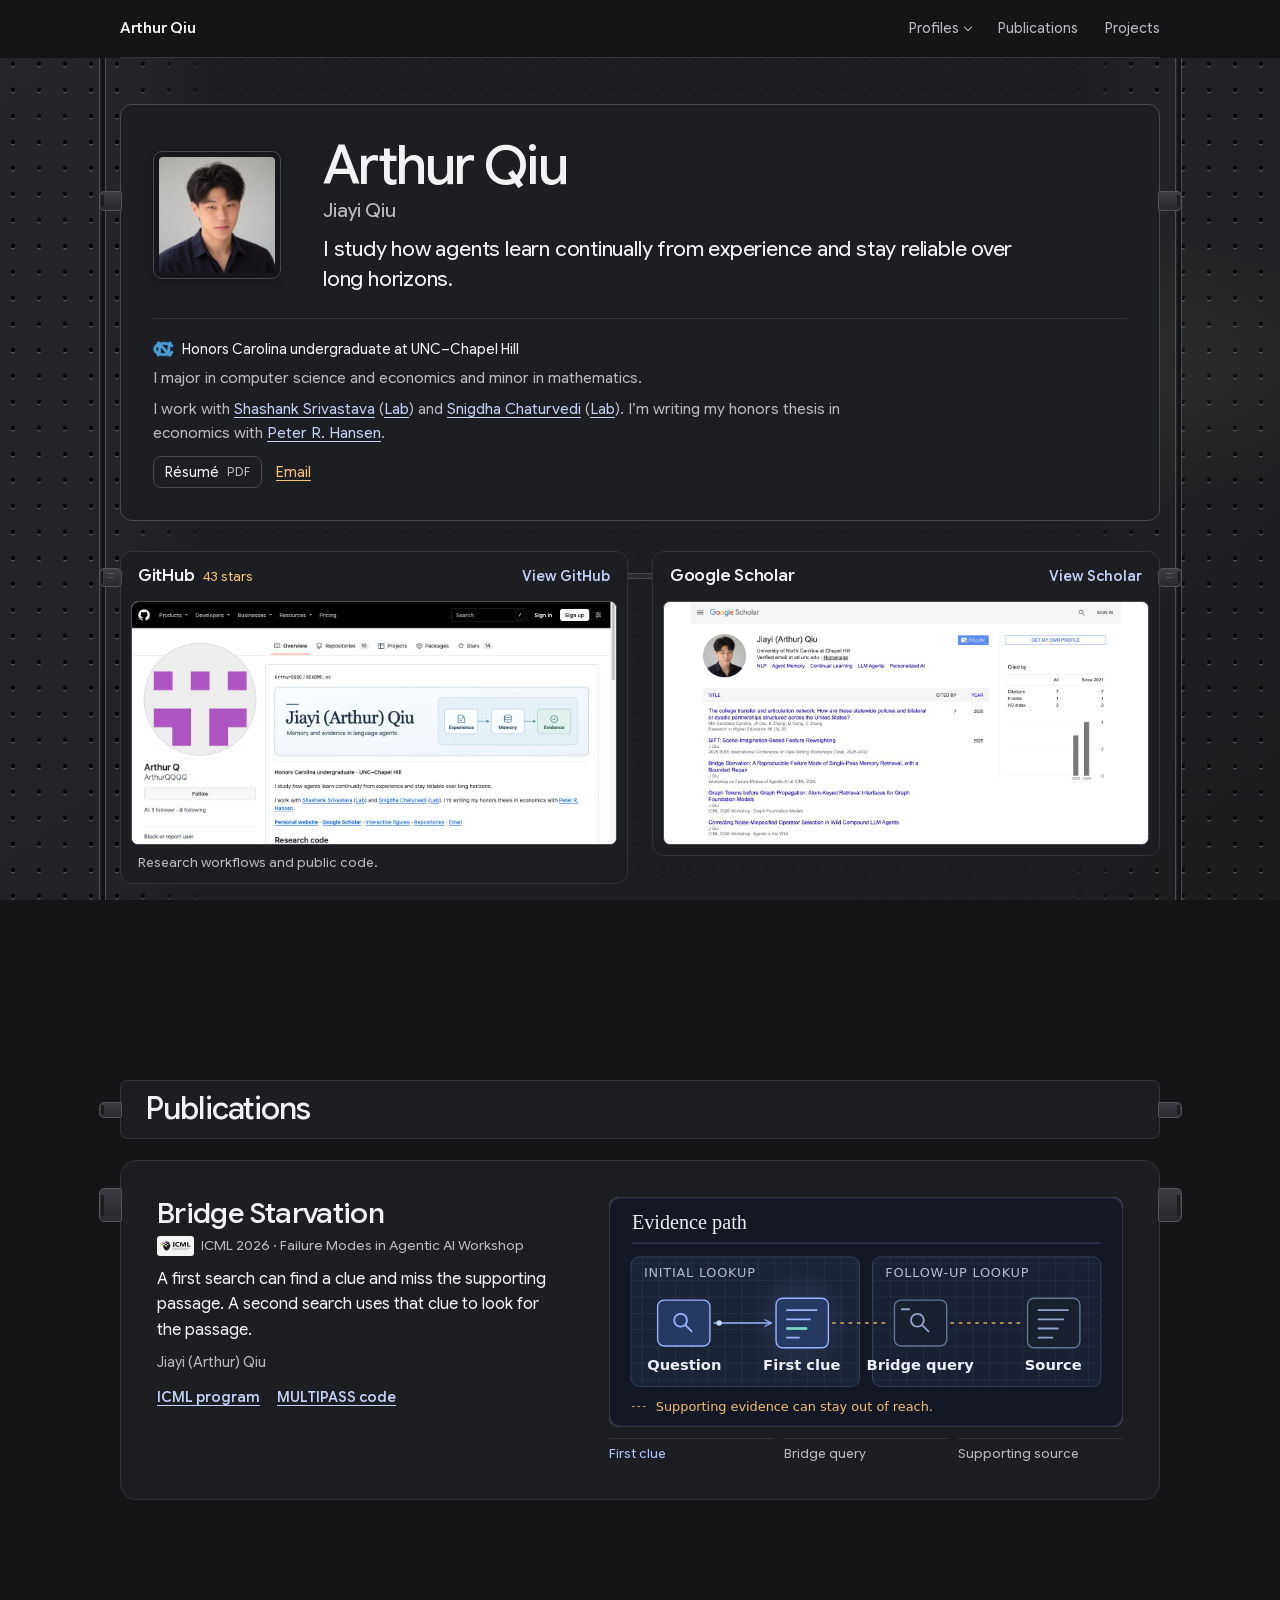
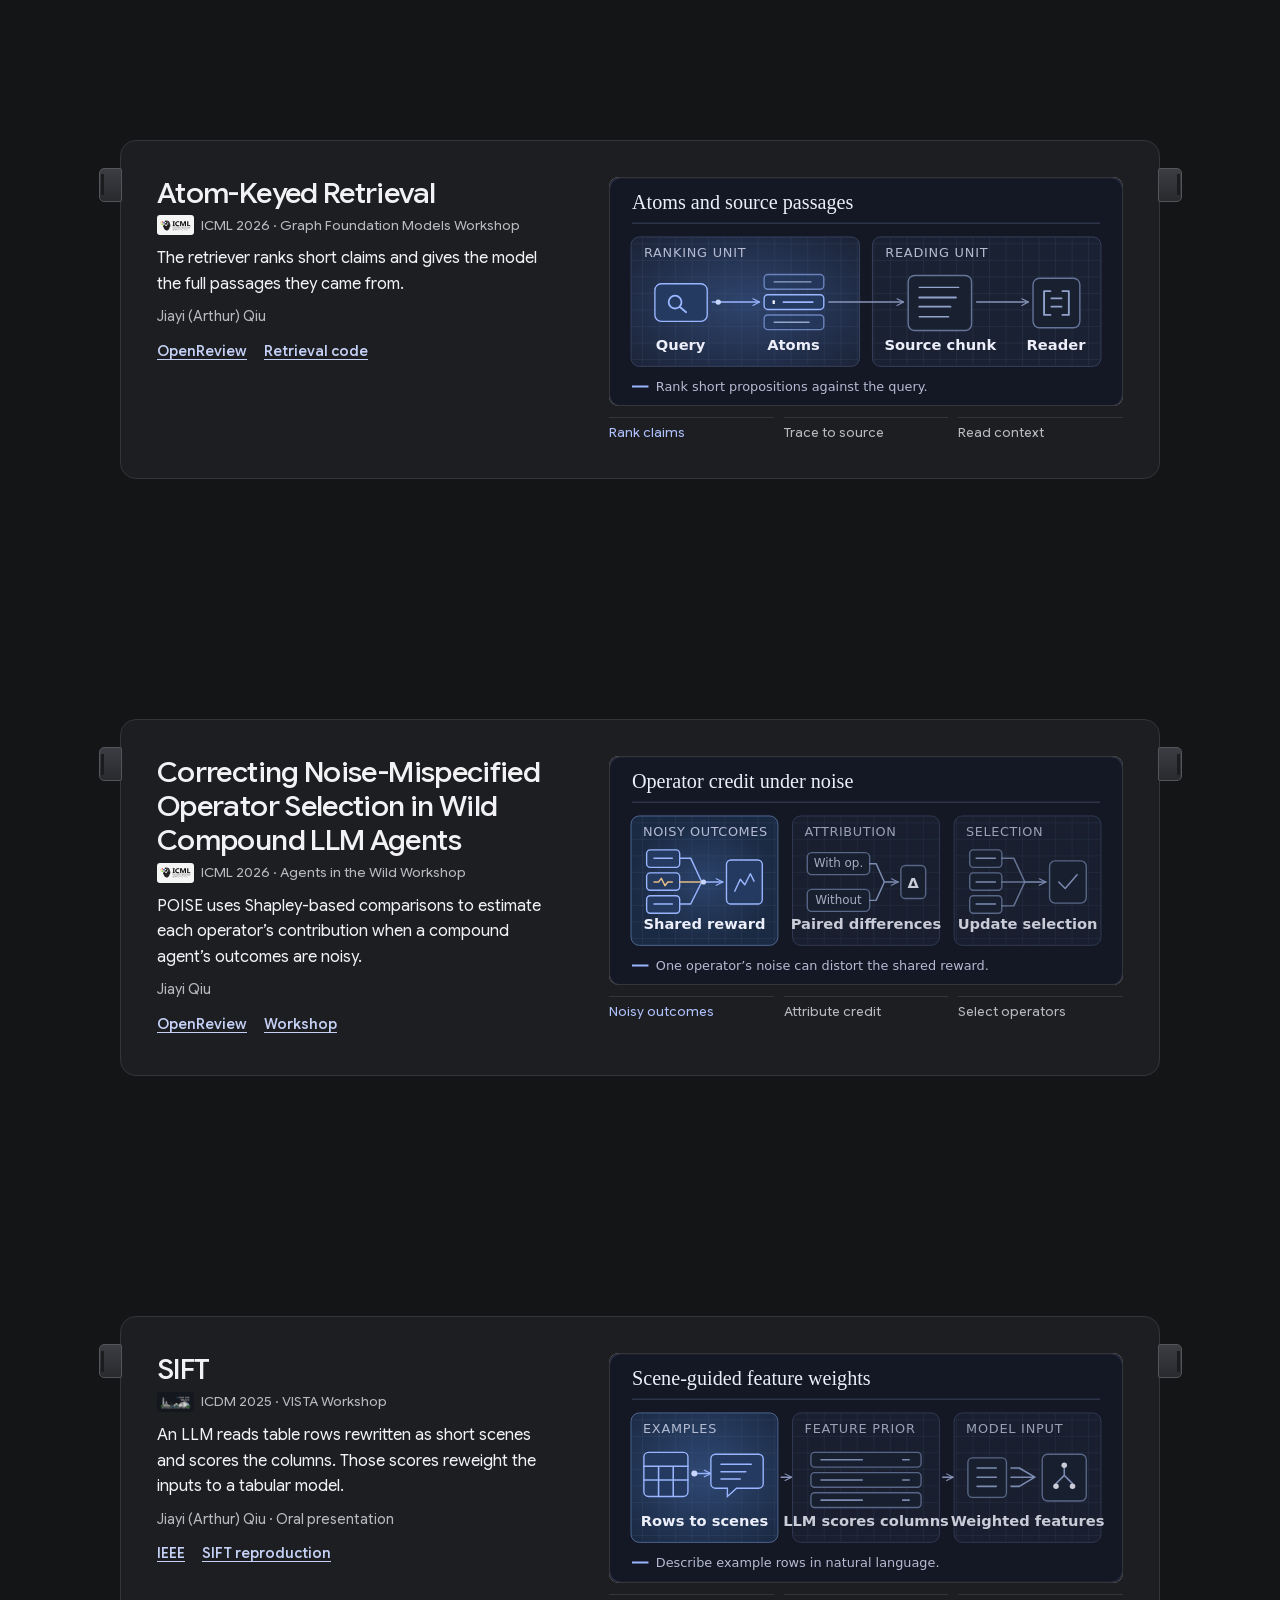
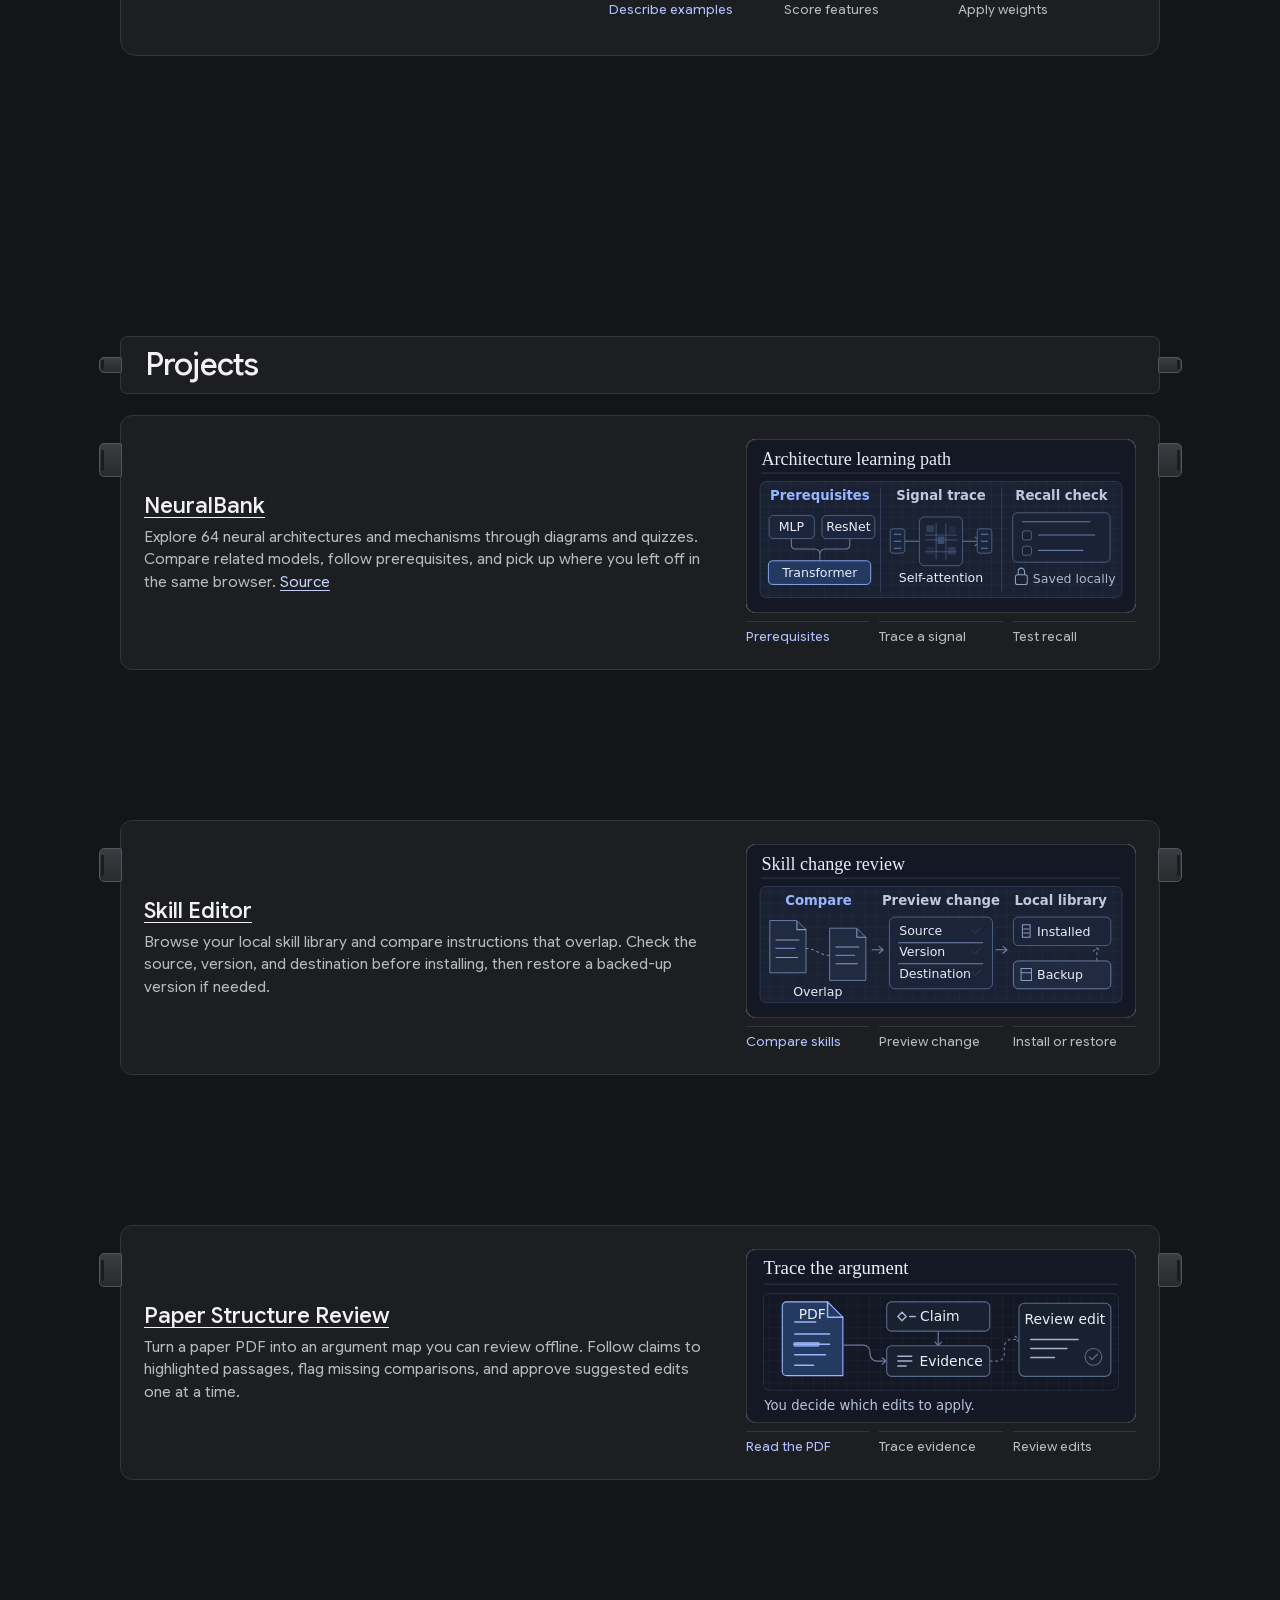
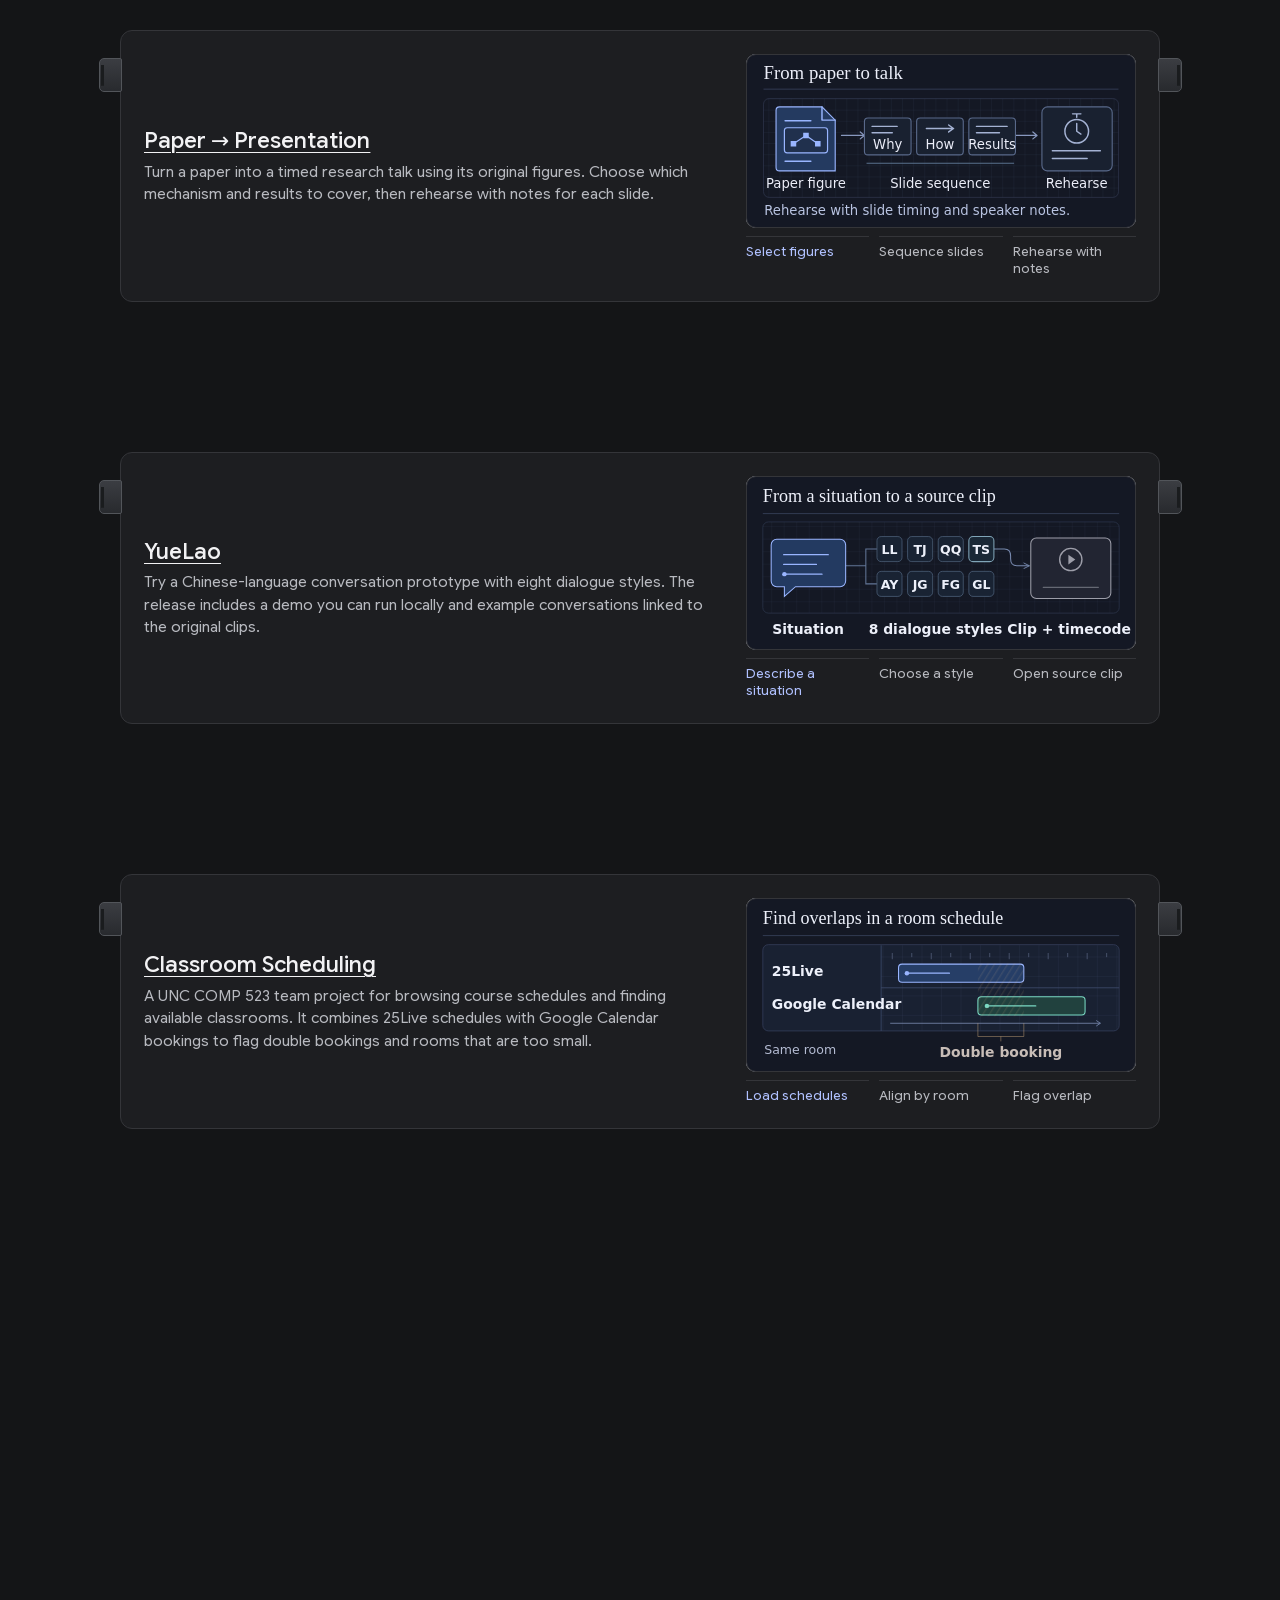
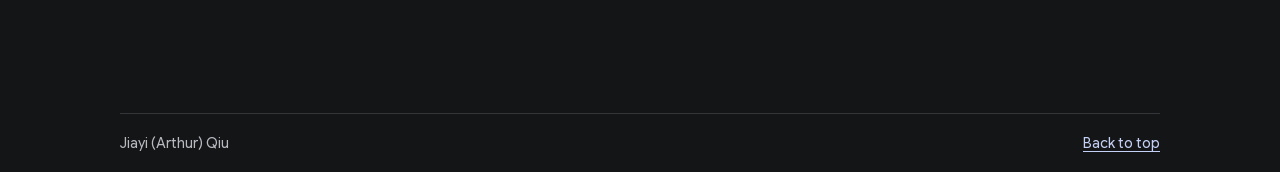
==== commit 5d1aa9e7: "Draw six scroll-linked project mechanism figures" ====
--- a/index.html
+++ b/index.html
@@ -8,8 +8,8 @@
   <title>Jiayi (Arthur) Qiu</title>
   <link rel="canonical" href="https://arthurqqqq.github.io/">
   <link rel="preload" href="google-sans-flex-latin.woff2" as="font" type="font/woff2" crossorigin>
-  <link rel="stylesheet" href="styles.css?v=project-visuals">
-  <script type="module" src="research-scroll.js?v=project-visuals"></script>
+  <link rel="stylesheet" href="styles.css?v=project-mechanisms">
+  <script type="module" src="research-scroll.js?v=project-mechanisms"></script>
 </head>
 <body id="home">
   <div class="pegboard" aria-hidden="true"><div class="pegboard-light"></div></div>
@@ -237,13 +237,17 @@
                 <h3 id="neuralbank-title"><a href="https://arthurqqqq.github.io/NeuralBank/">NeuralBank</a></h3>
                 <p>Explore 64 neural architectures and mechanisms through diagrams and quizzes. Compare related models, follow prerequisites, and pick up where you left off in the same browser. <a href="https://github.com/ArthurQQQQ/NeuralBank" aria-label="NeuralBank source code">Source</a></p>
               </div>
-              <figure class="workflow-visual" style="--focus-color: #19787b">
-                <div class="workflow-image">
-                  <img src="workflow-neuralbank.jpg?v=project-visuals" width="560" height="271" loading="lazy"
-                    alt="NeuralBank’s Transformer encoder diagram, from the attention layer to the output tokens">
-                  <span class="workflow-focus" style="--x: 35%; --y: 21%; --w: 24%; --h: 53%" aria-hidden="true"></span>
-                  <span class="workflow-focus" style="--x: 84%; --y: 28%; --w: 12%; --h: 46%" aria-hidden="true"></span>
-                </div>
+              <figure class="paper-media workflow-visual" aria-label="Choose a model along its prerequisite path, trace its layers, and check your understanding with a quiz.">
+                <object class="paper-figure" data="project-neuralbank.svg?v=mechanisms" type="image/svg+xml" aria-hidden="true" tabindex="-1">
+                  <img src="project-neuralbank.svg?v=mechanisms" width="560" height="250" alt="">
+                </object>
+                <figcaption>
+                  <ol class="paper-phases" aria-label="Diagram sequence">
+                    <li>Prerequisites</li>
+                    <li>Trace a signal</li>
+                    <li>Test recall</li>
+                  </ol>
+                </figcaption>
               </figure>
             </article>
           </li>
@@ -253,13 +257,17 @@
                 <h3 id="skill-editor-title"><a href="https://github.com/ArthurQQQQ/skill-engine">Skill Editor</a></h3>
                 <p>Browse your local skill library and compare instructions that overlap. Check the source, version, and destination before installing, then restore a backed-up version if needed.</p>
               </div>
-              <figure class="workflow-visual" style="--focus-color: #a8eee4">
-                <div class="workflow-image">
-                  <img src="workflow-skill-editor.jpg?v=project-visuals" width="560" height="224" loading="lazy"
-                    alt="Skill Editor’s cover showing files connected to a shared destination">
-                  <span class="workflow-focus" style="--x: 59%; --y: 35%; --w: 15%; --h: 31%" aria-hidden="true"></span>
-                  <span class="workflow-focus" style="--x: 84%; --y: 32%; --w: 15%; --h: 36%" aria-hidden="true"></span>
-                </div>
+              <figure class="paper-media workflow-visual" aria-label="Compare two skill definitions. Preview the source, version, and destination, then install with a restorable backup.">
+                <object class="paper-figure" data="project-skill-editor.svg?v=mechanisms" type="image/svg+xml" aria-hidden="true" tabindex="-1">
+                  <img src="project-skill-editor.svg?v=mechanisms" width="560" height="250" alt="">
+                </object>
+                <figcaption>
+                  <ol class="paper-phases" aria-label="Diagram sequence">
+                    <li>Compare skills</li>
+                    <li>Preview change</li>
+                    <li>Install or restore</li>
+                  </ol>
+                </figcaption>
               </figure>
             </article>
           </li>
@@ -269,13 +277,17 @@
                 <h3 id="structure-review-title"><a href="https://github.com/ArthurQQQQ/advisor-ready-paper-structure">Paper Structure Review</a></h3>
                 <p>Turn a paper PDF into an argument map you can review offline. Follow claims to highlighted passages, flag missing comparisons, and approve suggested edits one at a time.</p>
               </div>
-              <figure class="workflow-visual" style="--focus-color: #7c5b9b">
-                <div class="workflow-image">
-                  <img src="workflow-paper-structure.jpg?v=project-visuals" width="560" height="280" loading="lazy"
-                    alt="Sample review flags baseline coverage and suggests aligning the split and metric">
-                  <span class="workflow-focus" style="--x: 30%; --y: 66%; --w: 25%; --h: 13%" aria-hidden="true"></span>
-                  <span class="workflow-focus" style="--x: 54%; --y: 66%; --w: 36%; --h: 13%" aria-hidden="true"></span>
-                </div>
+              <figure class="paper-media workflow-visual" aria-label="Map claims to marked passages in the source PDF, then review a proposed edit with its supporting evidence.">
+                <object class="paper-figure" data="project-paper-structure.svg?v=mechanisms" type="image/svg+xml" aria-hidden="true" tabindex="-1">
+                  <img src="project-paper-structure.svg?v=mechanisms" width="560" height="250" alt="">
+                </object>
+                <figcaption>
+                  <ol class="paper-phases" aria-label="Diagram sequence">
+                    <li>Read the PDF</li>
+                    <li>Trace evidence</li>
+                    <li>Review edits</li>
+                  </ol>
+                </figcaption>
               </figure>
             </article>
           </li>
@@ -285,14 +297,17 @@
                 <h3 id="paper-presentation-title"><a href="https://github.com/ArthurQQQQ/paper-presentation-skill">Paper → Presentation</a></h3>
                 <p>Turn a paper into a timed research talk using its original figures. Choose which mechanism and results to cover, then rehearse with notes for each slide.</p>
               </div>
-              <figure class="workflow-visual" style="--focus-color: #4267a3">
-                <div class="workflow-image">
-                  <img src="workflow-paper-presentation.jpg?v=project-visuals" width="560" height="315" loading="lazy"
-                    alt="A ReasoningBank slide shows three steps in retrieving past experiences">
-                  <span class="workflow-focus" style="--x: 4%; --y: 59%; --w: 27%; --h: 24%" aria-hidden="true"></span>
-                  <span class="workflow-focus" style="--x: 30%; --y: 59%; --w: 36%; --h: 24%" aria-hidden="true"></span>
-                  <span class="workflow-focus" style="--x: 65%; --y: 59%; --w: 30%; --h: 24%" aria-hidden="true"></span>
-                </div>
+              <figure class="paper-media workflow-visual" aria-label="Select figures from the paper, order the slides around mechanism and evidence, and rehearse using speaker notes.">
+                <object class="paper-figure" data="project-paper-presentation.svg?v=mechanisms" type="image/svg+xml" aria-hidden="true" tabindex="-1">
+                  <img src="project-paper-presentation.svg?v=mechanisms" width="560" height="250" alt="">
+                </object>
+                <figcaption>
+                  <ol class="paper-phases" aria-label="Diagram sequence">
+                    <li>Select figures</li>
+                    <li>Sequence slides</li>
+                    <li>Rehearse with notes</li>
+                  </ol>
+                </figcaption>
               </figure>
             </article>
           </li>
@@ -302,13 +317,17 @@
                 <h3 id="yuelao-title"><a href="https://github.com/ArthurQQQQ/yuelao-chatgpt-plugin">YueLao</a></h3>
                 <p>Try a Chinese-language conversation prototype with eight dialogue styles. The release includes a demo you can run locally and example conversations linked to the original clips.</p>
               </div>
-              <figure class="workflow-visual" style="--focus-color: #416b5e">
-                <div class="workflow-image">
-                  <img src="workflow-yuelao.jpg?v=project-visuals" width="560" height="215" loading="lazy"
-                    alt="Four quadrants of YueLao’s five early conversation styles, from naming a feeling to suggesting an action">
-                  <span class="workflow-focus" style="--x: 2%; --y: 54%; --w: 46%; --h: 42%" aria-hidden="true"></span>
-                  <span class="workflow-focus" style="--x: 2%; --y: 4%; --w: 46%; --h: 42%" aria-hidden="true"></span>
-                </div>
+              <figure class="paper-media workflow-visual" aria-label="Describe a situation, choose a conversation style, and retrieve a similar case linked to a timestamp in a public clip.">
+                <object class="paper-figure" data="project-yuelao.svg?v=mechanisms" type="image/svg+xml" aria-hidden="true" tabindex="-1">
+                  <img src="project-yuelao.svg?v=mechanisms" width="560" height="250" alt="">
+                </object>
+                <figcaption>
+                  <ol class="paper-phases" aria-label="Diagram sequence">
+                    <li>Describe a situation</li>
+                    <li>Choose a style</li>
+                    <li>Open source clip</li>
+                  </ol>
+                </figcaption>
               </figure>
             </article>
           </li>
@@ -318,13 +337,17 @@
                 <h3 id="classroom-title"><a href="https://github.com/ArthurQQQQ/COMP523-TeamH">Classroom Scheduling</a></h3>
                 <p>A UNC COMP 523 team project for browsing course schedules and finding available classrooms. It combines 25Live schedules with Google Calendar bookings to flag double bookings and rooms that are too small.</p>
               </div>
-              <figure class="workflow-visual" style="--focus-color: #99332c">
-                <div class="workflow-image">
-                  <img src="workflow-classroom.jpg?v=project-visuals" width="560" height="261" loading="lazy"
-                    alt="Weekly classroom schedule with overlapping bookings marked in red">
-                  <span class="workflow-focus" style="--x: 41.5%; --y: 6%; --w: 18%; --h: 88%" aria-hidden="true"></span>
-                  <span class="workflow-focus" style="--x: 81%; --y: 62%; --w: 17%; --h: 14%" aria-hidden="true"></span>
-                </div>
+              <figure class="paper-media workflow-visual" aria-label="Align courses from 25Live and bookings from Google Calendar on the same room schedule to identify conflicts.">
+                <object class="paper-figure" data="project-classroom.svg?v=mechanisms" type="image/svg+xml" aria-hidden="true" tabindex="-1">
+                  <img src="project-classroom.svg?v=mechanisms" width="560" height="250" alt="">
+                </object>
+                <figcaption>
+                  <ol class="paper-phases" aria-label="Diagram sequence">
+                    <li>Load schedules</li>
+                    <li>Align by room</li>
+                    <li>Flag overlap</li>
+                  </ol>
+                </figcaption>
               </figure>
             </article>
           </li>
--- a/styles.css
+++ b/styles.css
@@ -516,7 +516,7 @@
 .paper-phases li:nth-child(2) { --phase-index: 1; --phase-color: var(--phase-mint); }
 .paper-phases li:nth-child(3) { --phase-index: 2; --phase-color: var(--phase-amber); }
 .paper-phases [aria-current="step"] { color: var(--phase-color); }
-#research[data-scroll-motion] .paper-phases li::before {
+:is(#research, #projects)[data-scroll-motion] .paper-phases li::before {
   position: absolute;
   inset: -1px 0 auto;
   height: 3px;
@@ -530,10 +530,9 @@
 .projects-list > li + li { margin-top: 15px; }
 .workflow-card {
   display: grid;
-  grid-template-columns: minmax(0, 1fr) clamp(168px, 22vw, 244px);
-  align-items: center;
-  column-gap: clamp(12px, 2.1vw, 24px);
-  row-gap: 6px;
+  grid-template-columns: minmax(0, 1fr) clamp(282px, 36vw, 390px);
+  align-items: center;
+  gap: 15px clamp(20px, 3vw, 38px);
   padding: clamp(14px, 2.3vw, 23px);
   border: 1px solid var(--line);
   border-radius: 12px;
@@ -546,30 +545,7 @@
 }
 .workflow-card h3 a { color: var(--ink); }
 .workflow-card p { margin-top: 6px; max-width: 74ch; color: var(--muted); font-size: .9375rem; line-height: 1.5; }
-.workflow-visual {
-  margin: 0;
-  overflow: hidden;
-  border: 1px solid var(--strong-line);
-  border-radius: 7px;
-  background: var(--page);
-}
-.workflow-image {
-  position: relative;
-  transform: scale(calc(1 + .035 * var(--project-progress, 0)));
-}
-.workflow-image img { display: block; width: 100%; height: auto; }
-.workflow-focus {
-  position: absolute;
-  inset: var(--y) auto auto var(--x);
-  width: var(--w);
-  height: var(--h);
-  border: 1.5px solid var(--focus-color);
-  border-radius: 4px;
-  box-shadow: 0 0 0 1px rgb(255 255 255 / .35);
-  opacity: var(--focus, 0);
-  transform: translateY(calc(5px * (1 - var(--focus, 0))));
-  pointer-events: none;
-}
+.workflow-visual .paper-phases { margin-top: 8px; }
 .site-footer { color: var(--muted); font-size: 14px; }
 .footer-inner { display: flex; flex-wrap: wrap; justify-content: space-between; gap: 9px 20px; padding-block: 18px; border-top: 1px solid var(--line); }
 
@@ -590,6 +566,7 @@
 }
 @media (max-width: 720px) {
   .publication { grid-template-columns: minmax(0, 1fr); gap: 16px; }
+  .workflow-card { grid-template-columns: minmax(0, 1fr); }
   .hero { --portrait-size: clamp(72px, 20vw, 98px); }
   .hero h1 { font-size: clamp(28px, 5.9vw, 42px); }
   .research-thesis { font-size: clamp(15px, 2.8vw, 18px); }
@@ -622,11 +599,7 @@
   .main-nav a, .nav-profiles summary { font-size: 13px; }
   .main-nav { gap: clamp(8px, 2.8vw, 15px); }
   .nav-profile-links { inset-inline: auto 0; width: min(calc(100vw - 2 * var(--page-edge)), max(100%, 12rem)); }
-  .workflow-card {
-    grid-template-columns: minmax(0, 1fr);
-  }
   .workflow-card h3 { font-size: clamp(17px, 3.7vw, 19px); }
-  .workflow-visual { width: min(100%, clamp(155px, 43vw, 244px)); margin-top: 4px; }
 }
 @media (pointer: coarse) {
   .publication-links a, .social-links a { min-height: 44px; }
@@ -646,12 +619,11 @@
     --line: #d7dbe2;
     --strong-line: #aeb6c4;
   }
-  .skip-link, .site-header, .site-footer, .profile-preview, .workflow-focus { display: none; }
+  .skip-link, .site-header, .site-footer, .profile-preview { display: none; }
   [data-rail-stop]::after { display: none; }
   [data-rail-stop] > :is(.publication, .profile-grid, .profile-link, .workflow-card), .rail-heading { position: relative; top: auto; }
   #projects { padding-block-end: 46px; }
   .paper-figure { print-color-adjust: exact; }
-  .workflow-image { transform: none; }
   .publication, .workflow-card { break-inside: avoid; }
   .container { width: 100%; }
 }
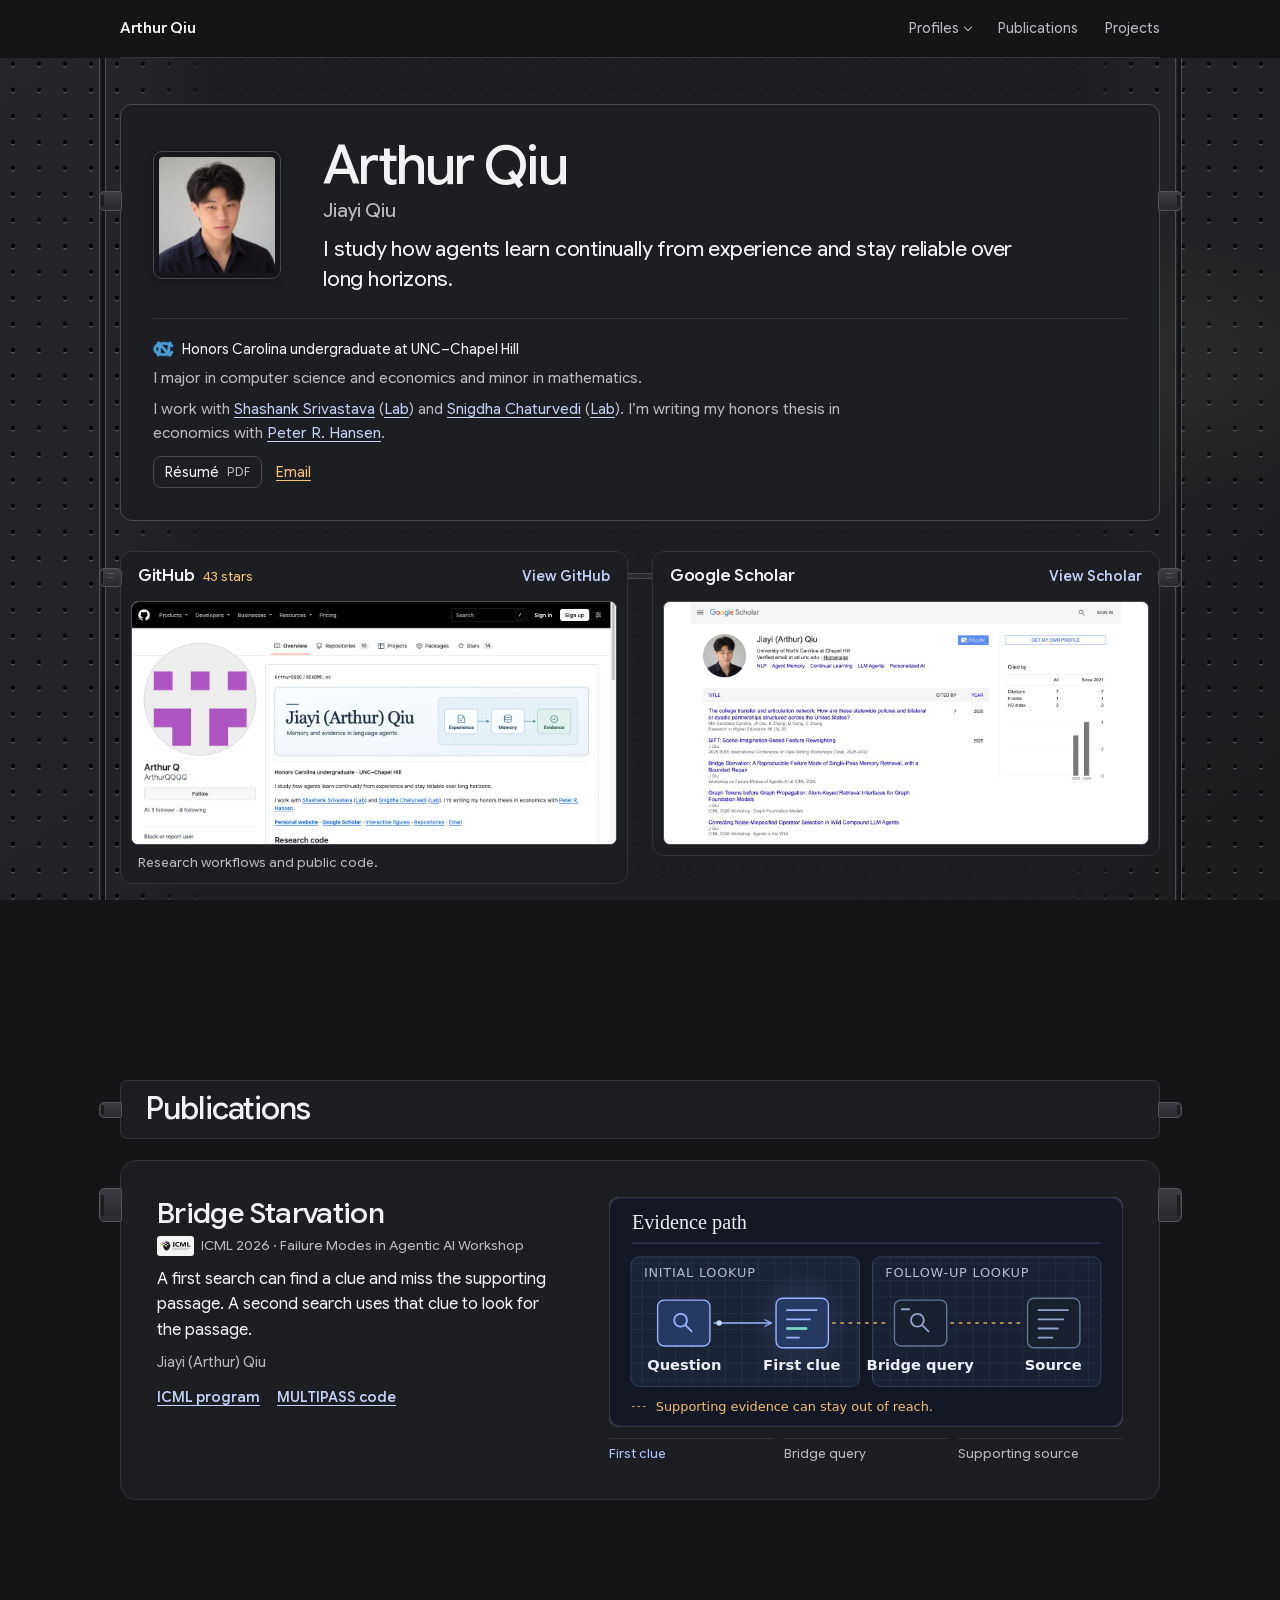
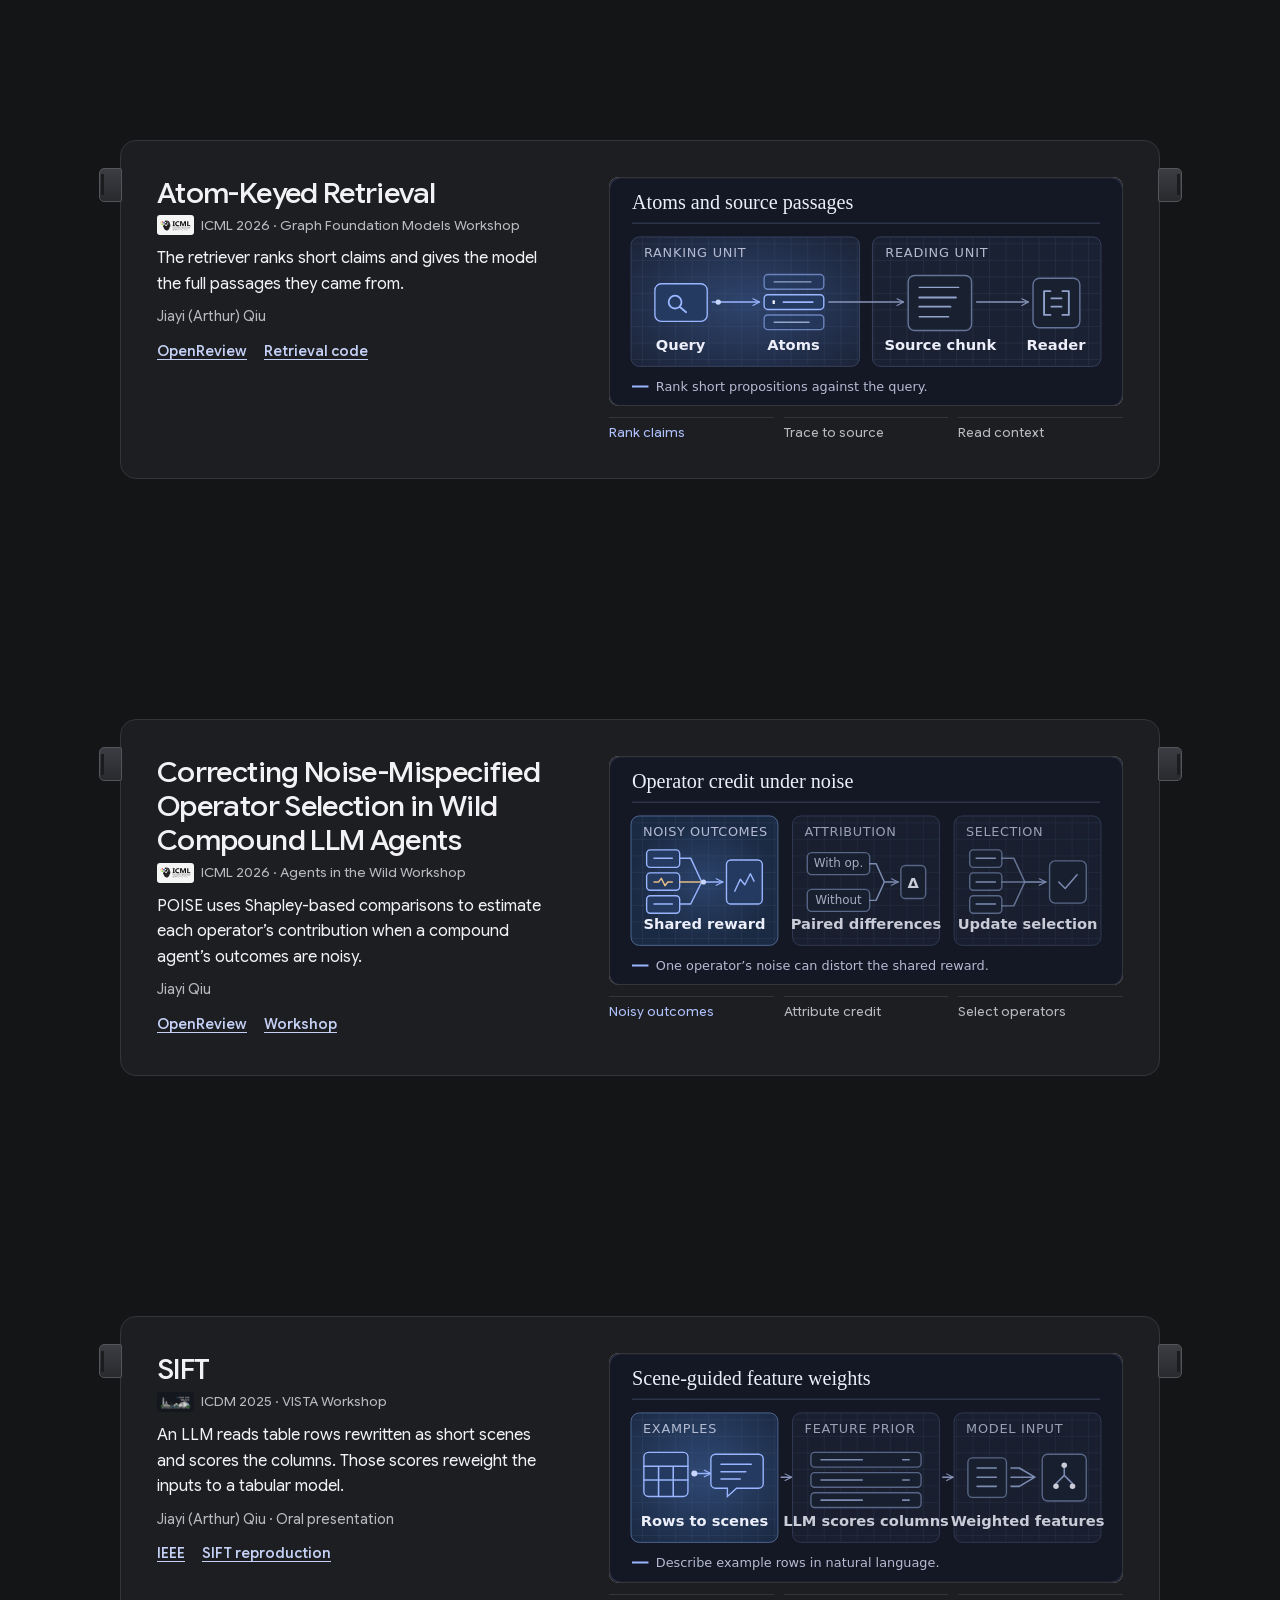
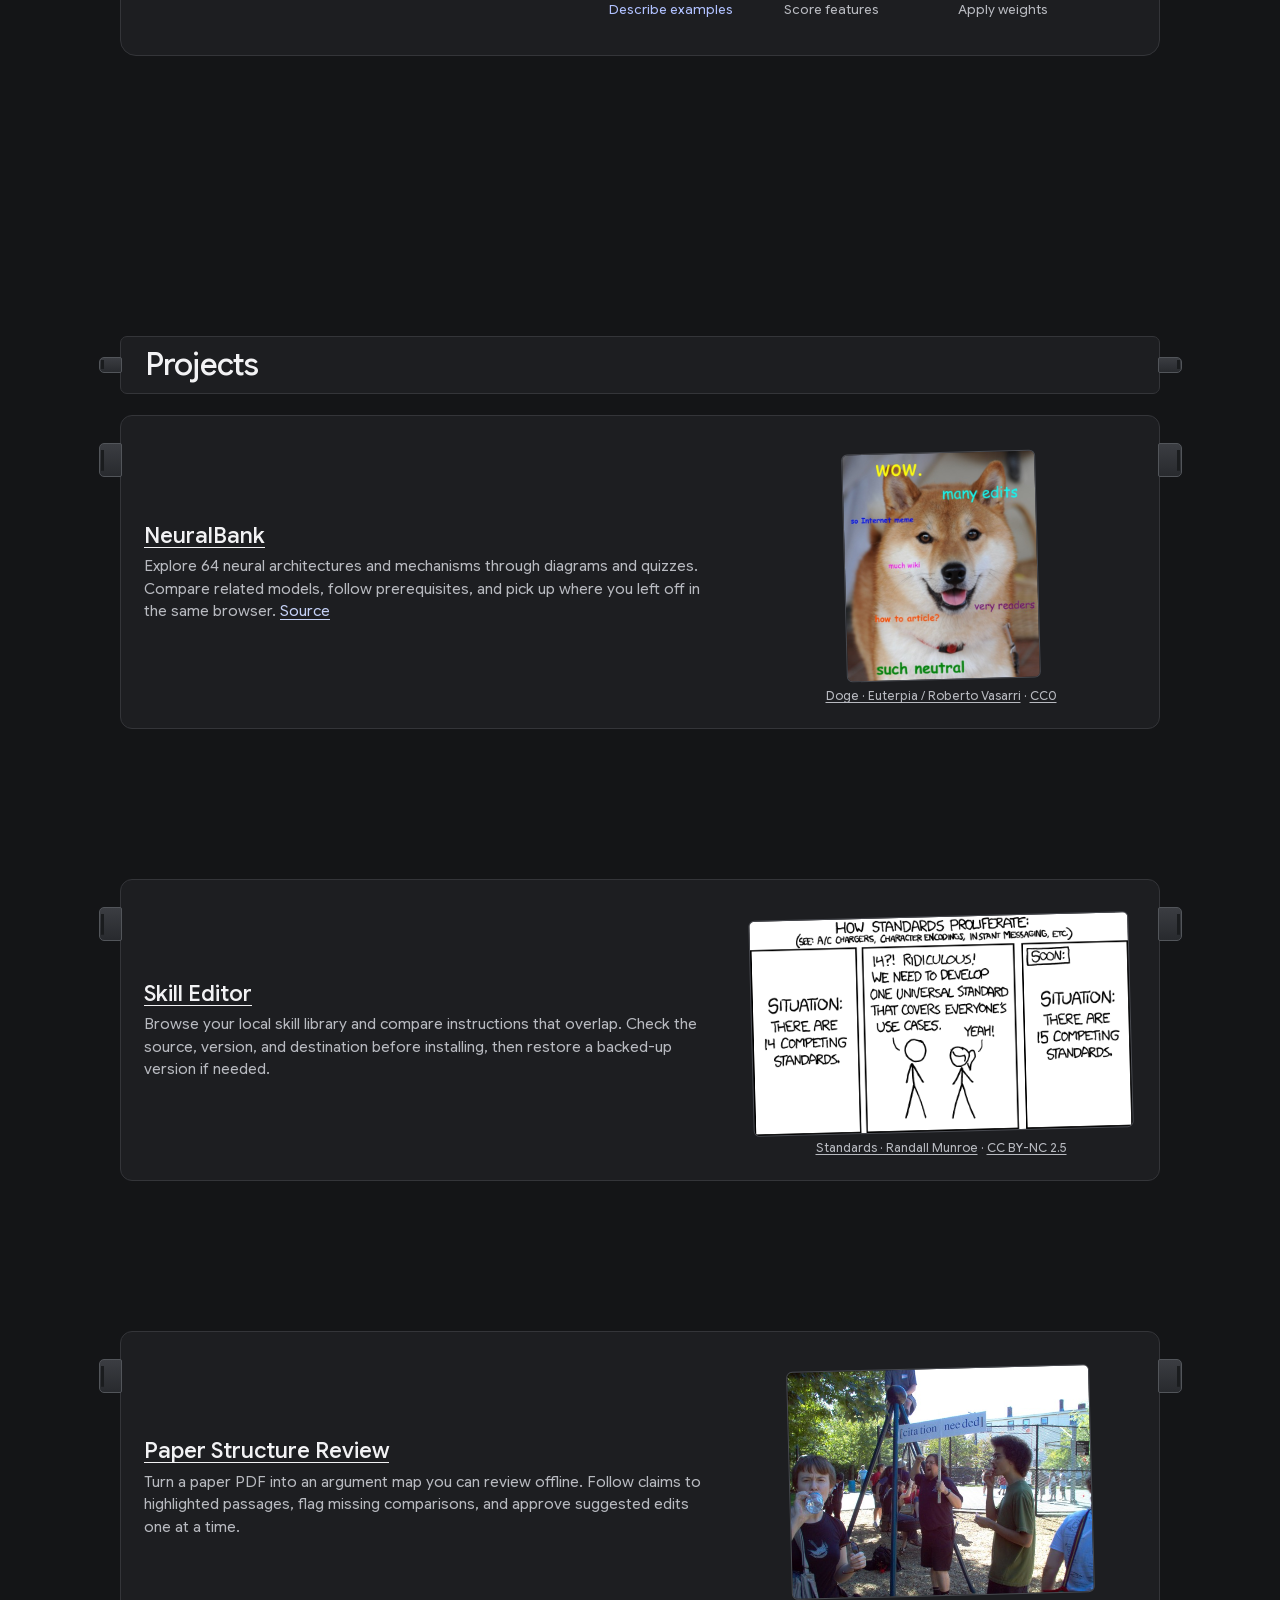
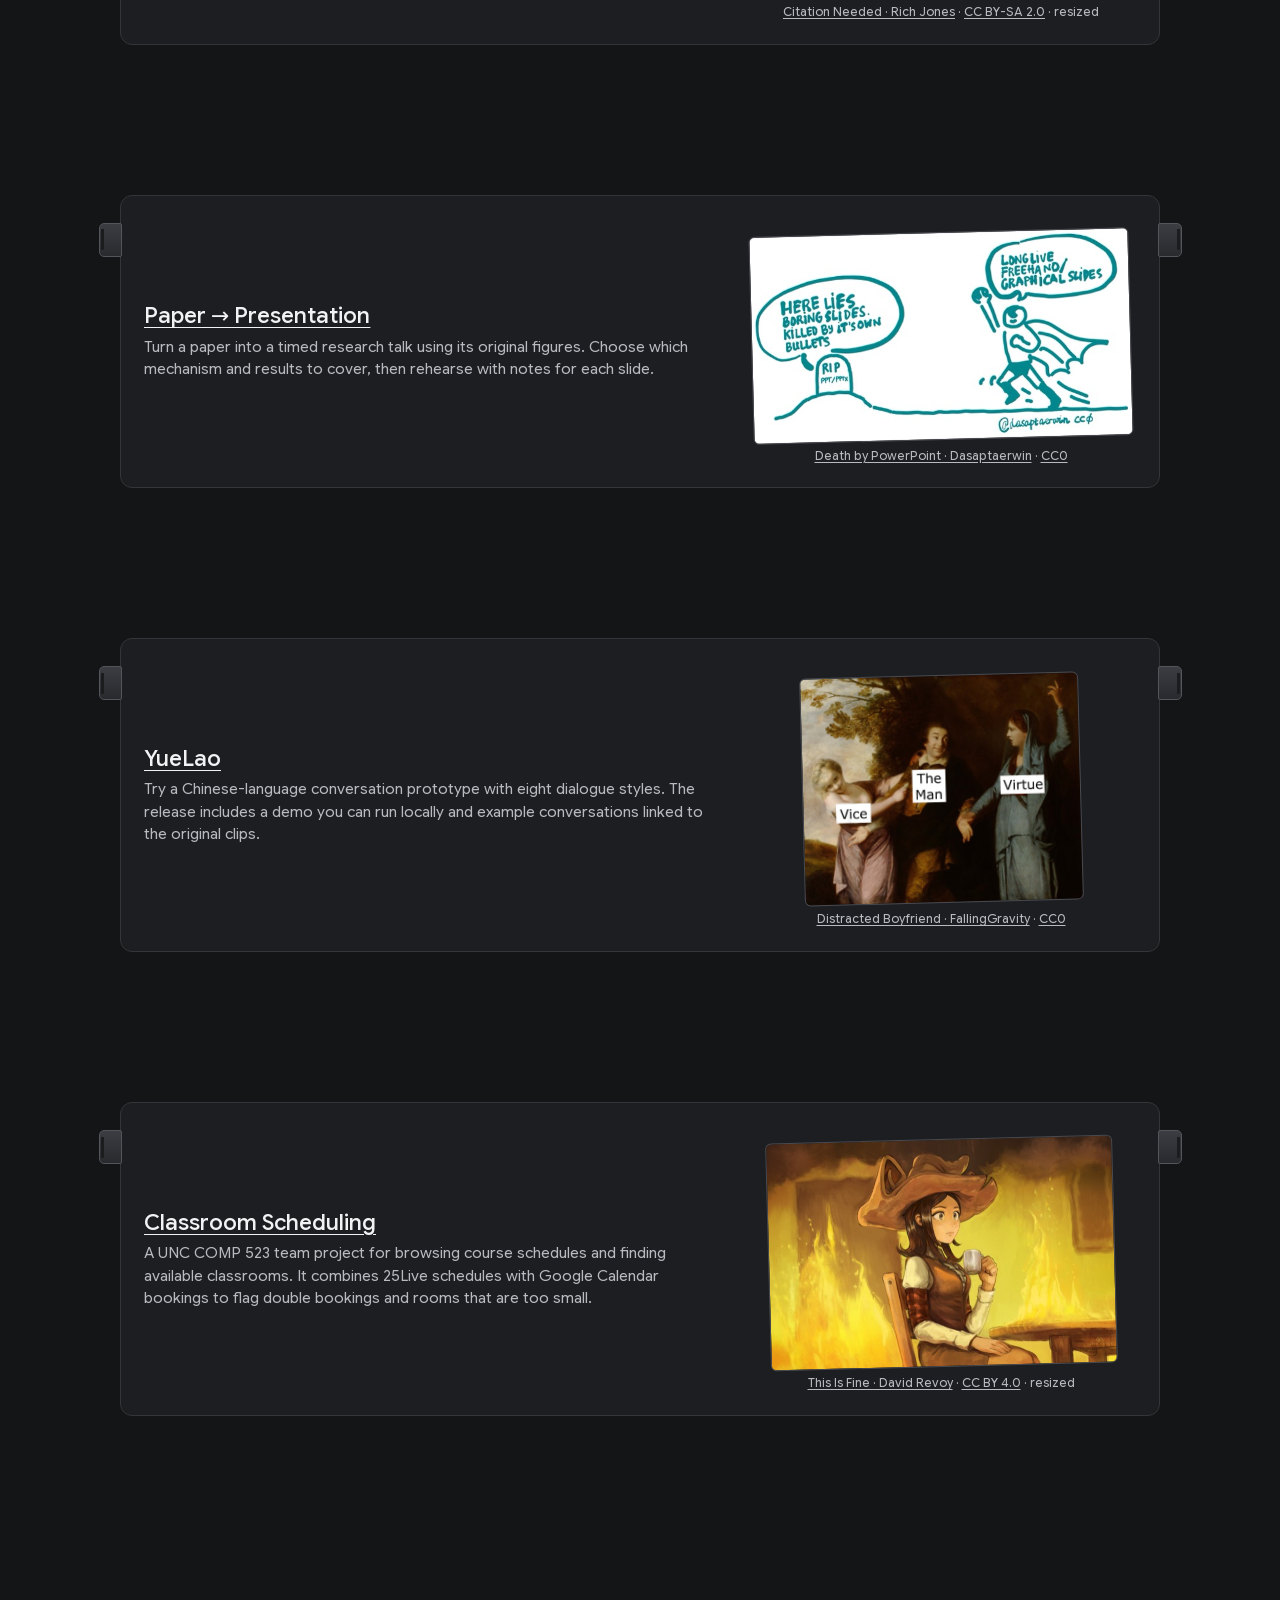
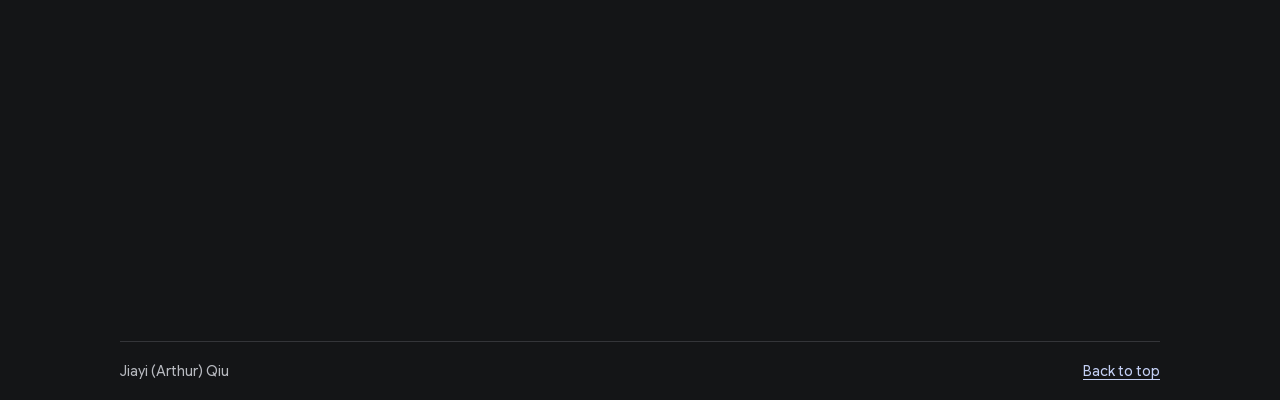
==== commit 2d48ea93: "Feature six sourced memes on the project cards" ====
--- a/index.html
+++ b/index.html
@@ -8,8 +8,8 @@
   <title>Jiayi (Arthur) Qiu</title>
   <link rel="canonical" href="https://arthurqqqq.github.io/">
   <link rel="preload" href="google-sans-flex-latin.woff2" as="font" type="font/woff2" crossorigin>
-  <link rel="stylesheet" href="styles.css?v=project-mechanisms">
-  <script type="module" src="research-scroll.js?v=project-mechanisms"></script>
+  <link rel="stylesheet" href="styles.css?v=project-memes">
+  <script type="module" src="research-scroll.js?v=project-memes"></script>
 </head>
 <body id="home">
   <div class="pegboard" aria-hidden="true"><div class="pegboard-light"></div></div>
@@ -237,17 +237,12 @@
                 <h3 id="neuralbank-title"><a href="https://arthurqqqq.github.io/NeuralBank/">NeuralBank</a></h3>
                 <p>Explore 64 neural architectures and mechanisms through diagrams and quizzes. Compare related models, follow prerequisites, and pick up where you left off in the same browser. <a href="https://github.com/ArthurQQQQ/NeuralBank" aria-label="NeuralBank source code">Source</a></p>
               </div>
-              <figure class="paper-media workflow-visual" aria-label="Choose a model along its prerequisite path, trace its layers, and check your understanding with a quiz.">
-                <object class="paper-figure" data="project-neuralbank.svg?v=mechanisms" type="image/svg+xml" aria-hidden="true" tabindex="-1">
-                  <img src="project-neuralbank.svg?v=mechanisms" width="560" height="250" alt="">
-                </object>
-                <figcaption>
-                  <ol class="paper-phases" aria-label="Diagram sequence">
-                    <li>Prerequisites</li>
-                    <li>Trace a signal</li>
-                    <li>Test recall</li>
-                  </ol>
-                </figcaption>
+              <figure class="project-meme">
+                <div class="meme-window">
+                  <img src="meme-neuralbank.jpg" width="492" height="580" loading="lazy" decoding="async"
+                    alt="A Shiba Inu surrounded by colorful Doge captions about wikis and learning.">
+                </div>
+                <figcaption><a href="https://commons.wikimedia.org/wiki/File:Doge_homemade_meme.jpg">Doge · Euterpia / Roberto Vasarri</a> · <a href="https://creativecommons.org/publicdomain/zero/1.0/">CC0</a></figcaption>
               </figure>
             </article>
           </li>
@@ -257,17 +252,12 @@
                 <h3 id="skill-editor-title"><a href="https://github.com/ArthurQQQQ/skill-engine">Skill Editor</a></h3>
                 <p>Browse your local skill library and compare instructions that overlap. Check the source, version, and destination before installing, then restore a backed-up version if needed.</p>
               </div>
-              <figure class="paper-media workflow-visual" aria-label="Compare two skill definitions. Preview the source, version, and destination, then install with a restorable backup.">
-                <object class="paper-figure" data="project-skill-editor.svg?v=mechanisms" type="image/svg+xml" aria-hidden="true" tabindex="-1">
-                  <img src="project-skill-editor.svg?v=mechanisms" width="560" height="250" alt="">
-                </object>
-                <figcaption>
-                  <ol class="paper-phases" aria-label="Diagram sequence">
-                    <li>Compare skills</li>
-                    <li>Preview change</li>
-                    <li>Install or restore</li>
-                  </ol>
-                </figcaption>
+              <figure class="project-meme">
+                <div class="meme-window">
+                  <img src="meme-skill-editor.png" width="500" height="283" loading="lazy" decoding="async"
+                    alt="Two people try to replace fourteen competing standards with one. There are now fifteen.">
+                </div>
+                <figcaption><a href="https://xkcd.com/927/">Standards · Randall Munroe</a> · <a href="https://xkcd.com/license.html">CC BY-NC 2.5</a></figcaption>
               </figure>
             </article>
           </li>
@@ -277,17 +267,12 @@
                 <h3 id="structure-review-title"><a href="https://github.com/ArthurQQQQ/advisor-ready-paper-structure">Paper Structure Review</a></h3>
                 <p>Turn a paper PDF into an argument map you can review offline. Follow claims to highlighted passages, flag missing comparisons, and approve suggested edits one at a time.</p>
               </div>
-              <figure class="paper-media workflow-visual" aria-label="Map claims to marked passages in the source PDF, then review a proposed edit with its supporting evidence.">
-                <object class="paper-figure" data="project-paper-structure.svg?v=mechanisms" type="image/svg+xml" aria-hidden="true" tabindex="-1">
-                  <img src="project-paper-structure.svg?v=mechanisms" width="560" height="250" alt="">
-                </object>
-                <figcaption>
-                  <ol class="paper-phases" aria-label="Diagram sequence">
-                    <li>Read the PDF</li>
-                    <li>Trace evidence</li>
-                    <li>Review edits</li>
-                  </ol>
-                </figcaption>
+              <figure class="project-meme">
+                <div class="meme-window">
+                  <img src="meme-paper-structure.jpg" width="580" height="435" loading="lazy" decoding="async"
+                    alt="A person in a park holds up a sign reading citation needed.">
+                </div>
+                <figcaption><a href="https://commons.wikimedia.org/wiki/File:Citationeeded.jpeg">Citation Needed · Rich Jones</a> · <a href="https://creativecommons.org/licenses/by-sa/2.0/">CC BY-SA 2.0</a> · resized</figcaption>
               </figure>
             </article>
           </li>
@@ -297,17 +282,12 @@
                 <h3 id="paper-presentation-title"><a href="https://github.com/ArthurQQQQ/paper-presentation-skill">Paper → Presentation</a></h3>
                 <p>Turn a paper into a timed research talk using its original figures. Choose which mechanism and results to cover, then rehearse with notes for each slide.</p>
               </div>
-              <figure class="paper-media workflow-visual" aria-label="Select figures from the paper, order the slides around mechanism and evidence, and rehearse using speaker notes.">
-                <object class="paper-figure" data="project-paper-presentation.svg?v=mechanisms" type="image/svg+xml" aria-hidden="true" tabindex="-1">
-                  <img src="project-paper-presentation.svg?v=mechanisms" width="560" height="250" alt="">
-                </object>
-                <figcaption>
-                  <ol class="paper-phases" aria-label="Diagram sequence">
-                    <li>Select figures</li>
-                    <li>Sequence slides</li>
-                    <li>Rehearse with notes</li>
-                  </ol>
-                </figcaption>
+              <figure class="project-meme">
+                <div class="meme-window">
+                  <img src="meme-paper-presentation.jpg" width="580" height="316" loading="lazy" decoding="async"
+                    alt="A hand-drawn superhero celebrates graphical slides beside the grave of bullet-point slides.">
+                </div>
+                <figcaption><a href="https://commons.wikimedia.org/wiki/File:Death_by_powerpoint.jpg">Death by PowerPoint · Dasaptaerwin</a> · <a href="https://creativecommons.org/publicdomain/zero/1.0/">CC0</a></figcaption>
               </figure>
             </article>
           </li>
@@ -317,17 +297,12 @@
                 <h3 id="yuelao-title"><a href="https://github.com/ArthurQQQQ/yuelao-chatgpt-plugin">YueLao</a></h3>
                 <p>Try a Chinese-language conversation prototype with eight dialogue styles. The release includes a demo you can run locally and example conversations linked to the original clips.</p>
               </div>
-              <figure class="paper-media workflow-visual" aria-label="Describe a situation, choose a conversation style, and retrieve a similar case linked to a timestamp in a public clip.">
-                <object class="paper-figure" data="project-yuelao.svg?v=mechanisms" type="image/svg+xml" aria-hidden="true" tabindex="-1">
-                  <img src="project-yuelao.svg?v=mechanisms" width="560" height="250" alt="">
-                </object>
-                <figcaption>
-                  <ol class="paper-phases" aria-label="Diagram sequence">
-                    <li>Describe a situation</li>
-                    <li>Choose a style</li>
-                    <li>Open source clip</li>
-                  </ol>
-                </figcaption>
+              <figure class="project-meme">
+                <div class="meme-window">
+                  <img src="meme-yuelao.jpg" width="580" height="474" loading="lazy" decoding="async"
+                    alt="The Distracted Boyfriend format in a classical painting, with a man caught between Vice and Virtue.">
+                </div>
+                <figcaption><a href="https://commons.wikimedia.org/wiki/File:The_Man_between_Vice_and_Virtue.jpg">Distracted Boyfriend · FallingGravity</a> · <a href="https://creativecommons.org/publicdomain/zero/1.0/">CC0</a></figcaption>
               </figure>
             </article>
           </li>
@@ -337,17 +312,12 @@
                 <h3 id="classroom-title"><a href="https://github.com/ArthurQQQQ/COMP523-TeamH">Classroom Scheduling</a></h3>
                 <p>A UNC COMP 523 team project for browsing course schedules and finding available classrooms. It combines 25Live schedules with Google Calendar bookings to flag double bookings and rooms that are too small.</p>
               </div>
-              <figure class="paper-media workflow-visual" aria-label="Align courses from 25Live and bookings from Google Calendar on the same room schedule to identify conflicts.">
-                <object class="paper-figure" data="project-classroom.svg?v=mechanisms" type="image/svg+xml" aria-hidden="true" tabindex="-1">
-                  <img src="project-classroom.svg?v=mechanisms" width="560" height="250" alt="">
-                </object>
-                <figcaption>
-                  <ol class="paper-phases" aria-label="Diagram sequence">
-                    <li>Load schedules</li>
-                    <li>Align by room</li>
-                    <li>Flag overlap</li>
-                  </ol>
-                </figcaption>
+              <figure class="project-meme">
+                <div class="meme-window">
+                  <img src="meme-classroom.jpg" width="580" height="380" loading="lazy" decoding="async"
+                    alt="A witch holds her mug while the room around her burns, in a This Is Fine parody.">
+                </div>
+                <figcaption><a href="https://www.peppercarrot.com/en/viewer/misc__2025-07-01_This-is-fine_by-David-Revoy.html">This Is Fine · David Revoy</a> · <a href="https://creativecommons.org/licenses/by/4.0/">CC BY 4.0</a> · resized</figcaption>
               </figure>
             </article>
           </li>
--- a/styles.css
+++ b/styles.css
@@ -516,7 +516,7 @@
 .paper-phases li:nth-child(2) { --phase-index: 1; --phase-color: var(--phase-mint); }
 .paper-phases li:nth-child(3) { --phase-index: 2; --phase-color: var(--phase-amber); }
 .paper-phases [aria-current="step"] { color: var(--phase-color); }
-:is(#research, #projects)[data-scroll-motion] .paper-phases li::before {
+#research[data-scroll-motion] .paper-phases li::before {
   position: absolute;
   inset: -1px 0 auto;
   height: 3px;
@@ -545,7 +545,22 @@
 }
 .workflow-card h3 a { color: var(--ink); }
 .workflow-card p { margin-top: 6px; max-width: 74ch; color: var(--muted); font-size: .9375rem; line-height: 1.5; }
-.workflow-visual .paper-phases { margin-top: 8px; }
+.project-meme { min-width: 0; margin: 0; text-align: center; }
+.meme-window { display: grid; place-items: center; padding: 3px 5px 13px; }
+.meme-window img {
+  display: block;
+  width: auto;
+  height: auto;
+  max-width: 100%;
+  max-height: clamp(176px, 18vw, 228px);
+  border: 1px solid var(--strong-line);
+  border-radius: 6px;
+  transform: translateY(calc(10px * (1 - var(--meme-progress, 1))))
+    rotate(calc(-1.5deg * (1 - var(--meme-progress, 1))));
+}
+.project-meme figcaption { margin-top: 5px; color: var(--muted); font-size: .75rem; line-height: 1.4; }
+.project-meme figcaption a { color: inherit; }
+.project-meme figcaption a:is(:hover, :focus-visible) { color: var(--ink); }
 .site-footer { color: var(--muted); font-size: 14px; }
 .footer-inner { display: flex; flex-wrap: wrap; justify-content: space-between; gap: 9px 20px; padding-block: 18px; border-top: 1px solid var(--line); }
 
@@ -624,6 +639,7 @@
   [data-rail-stop] > :is(.publication, .profile-grid, .profile-link, .workflow-card), .rail-heading { position: relative; top: auto; }
   #projects { padding-block-end: 46px; }
   .paper-figure { print-color-adjust: exact; }
+  .meme-window img { transform: none; }
   .publication, .workflow-card { break-inside: avoid; }
   .container { width: 100%; }
 }
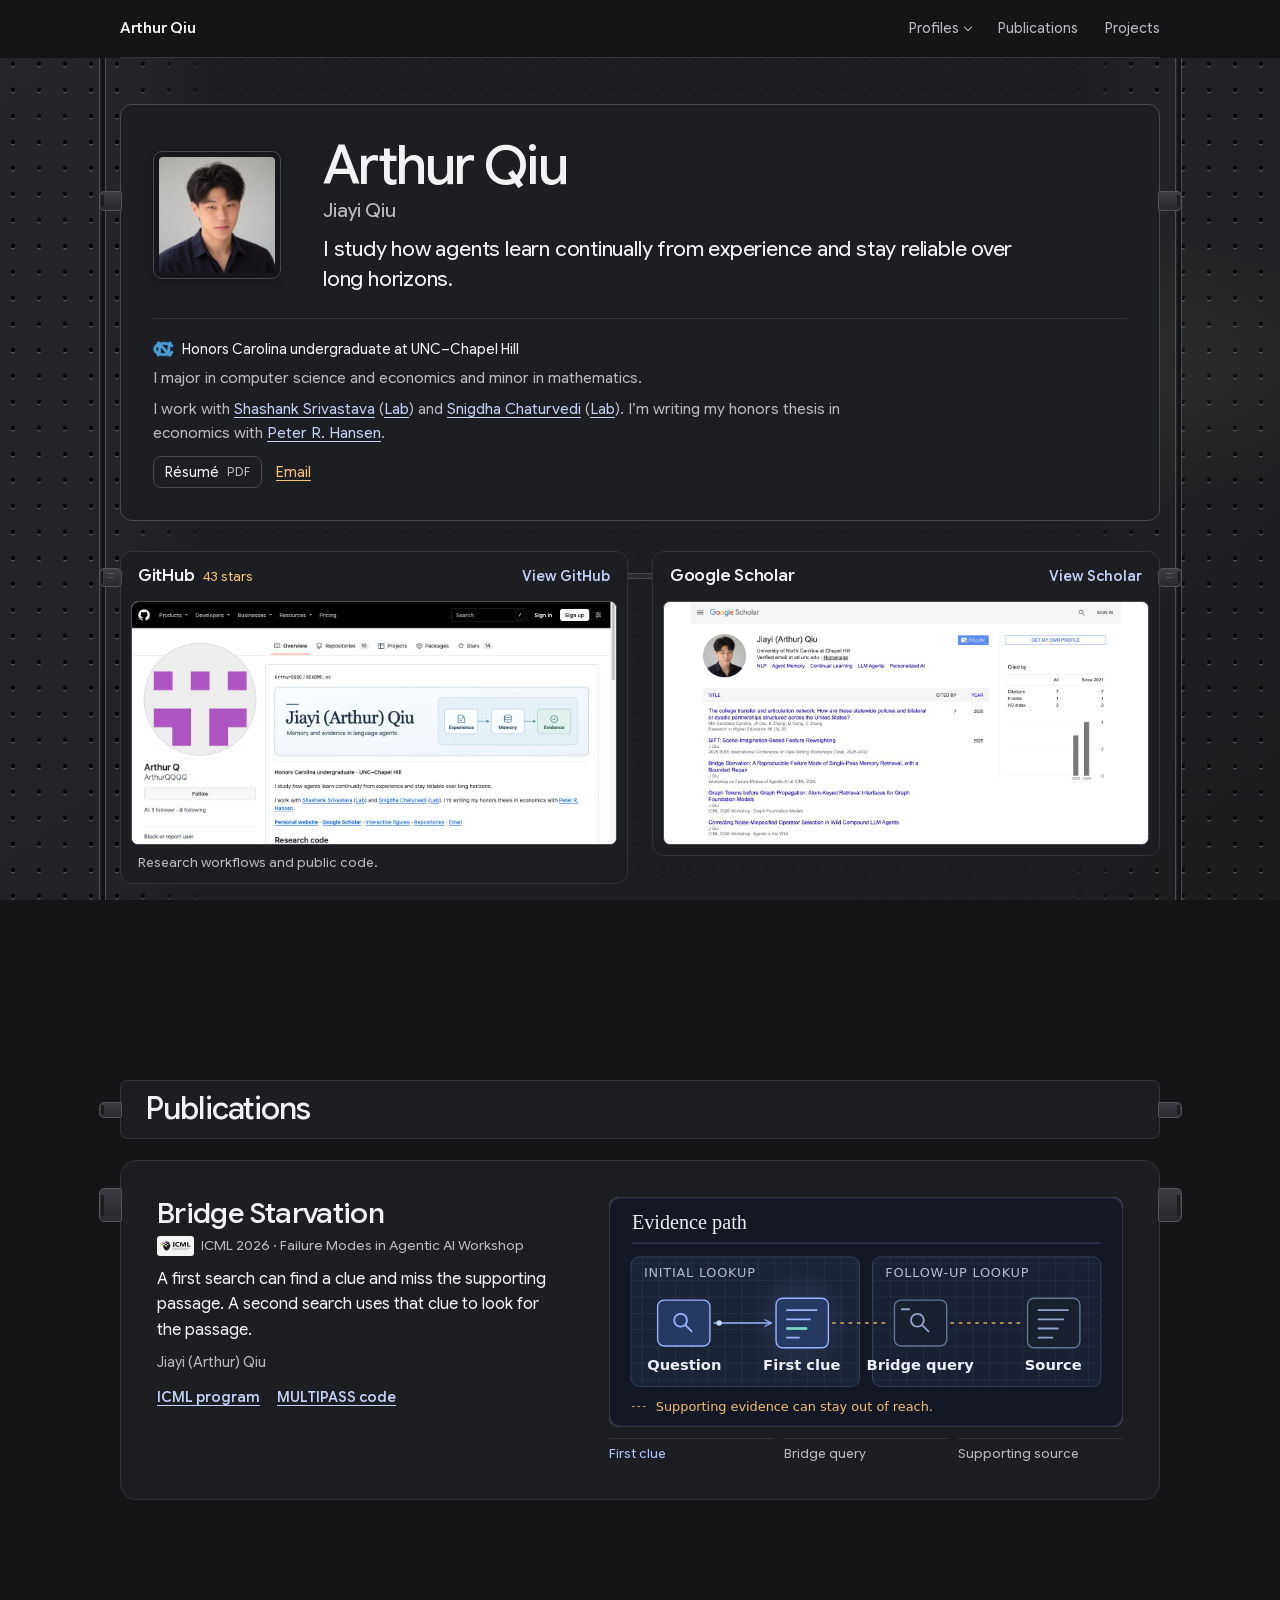
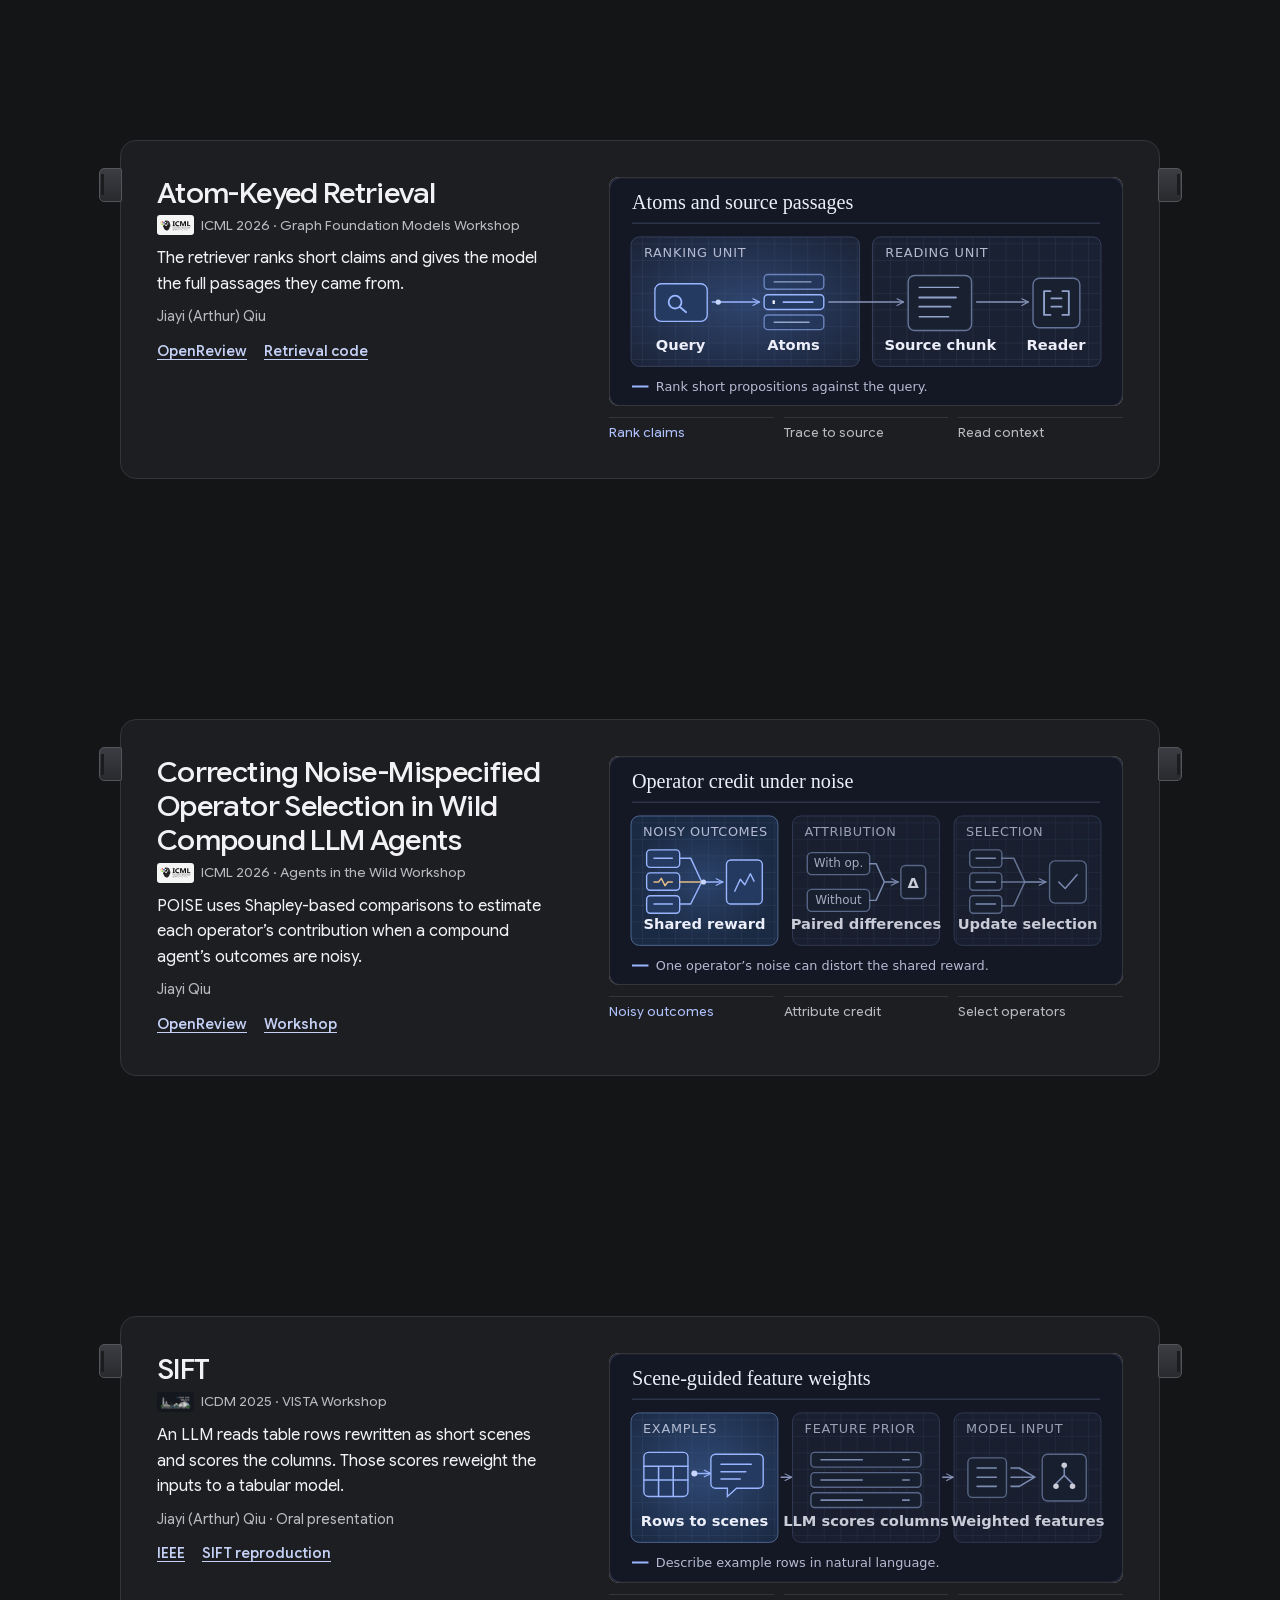
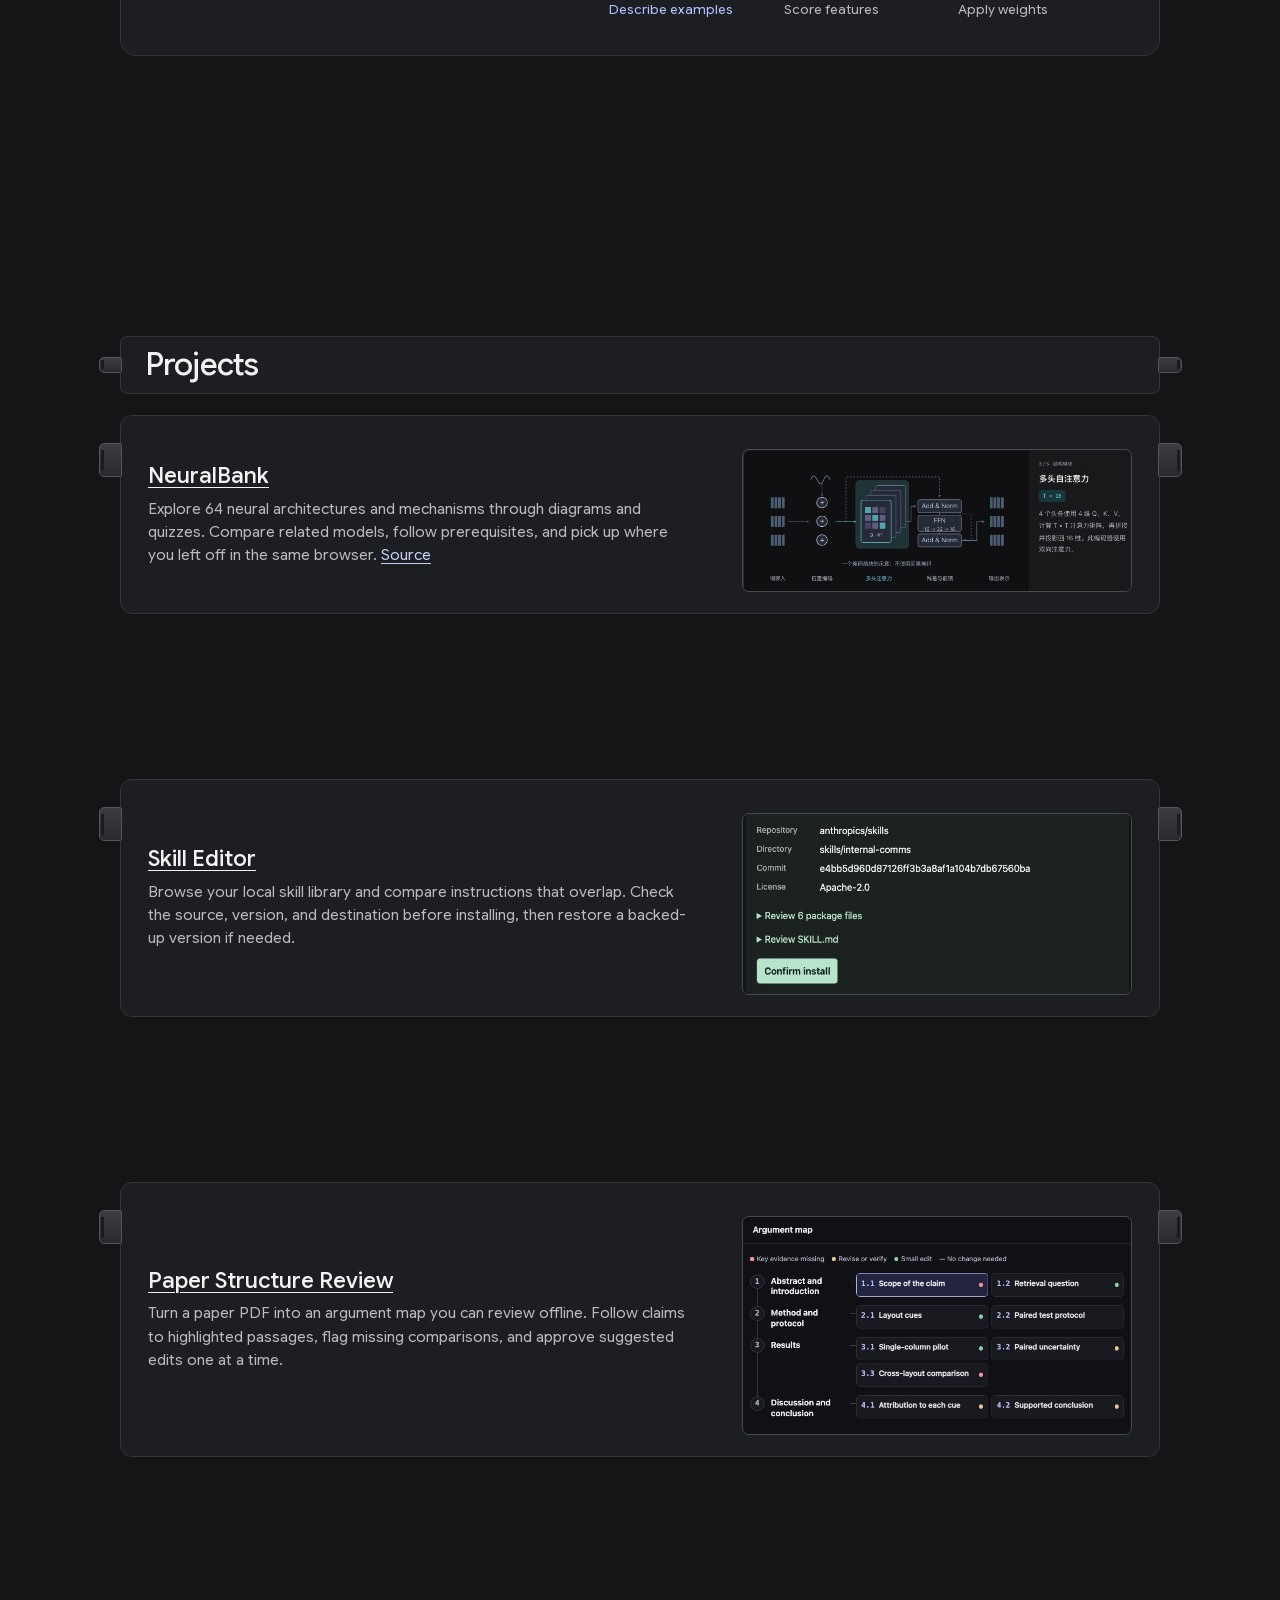
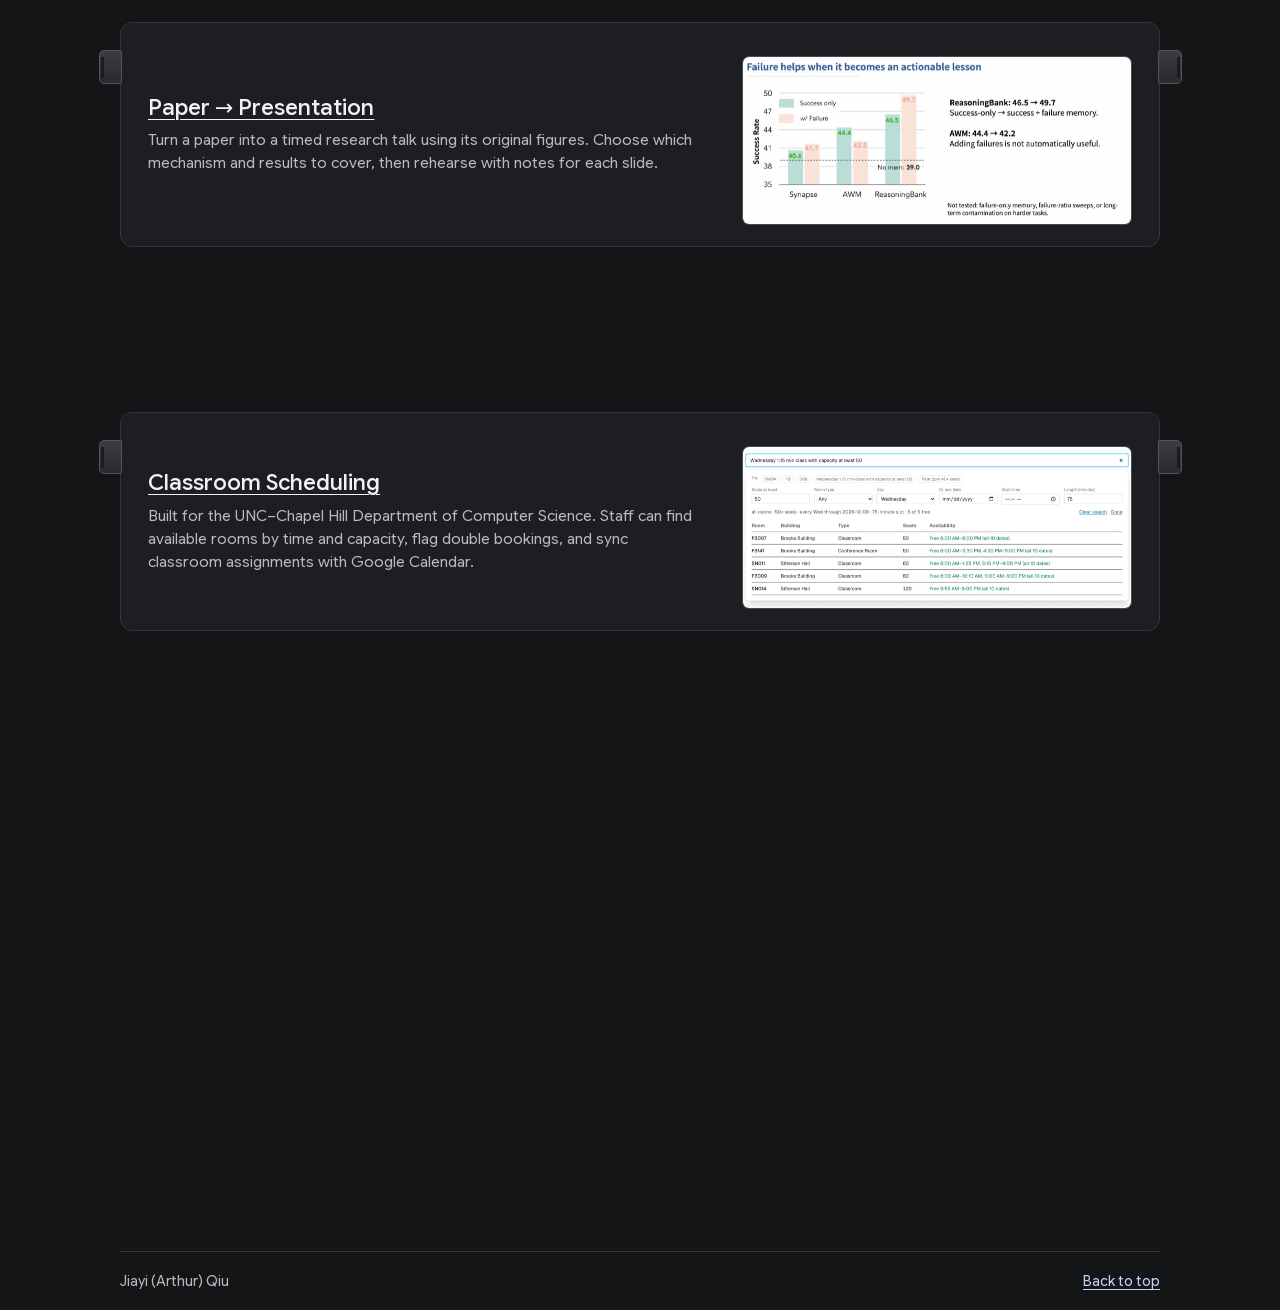
==== commit 95d76b62: "Show functional previews for five selected projects" ====
--- a/index.html
+++ b/index.html
@@ -8,8 +8,8 @@
   <title>Jiayi (Arthur) Qiu</title>
   <link rel="canonical" href="https://arthurqqqq.github.io/">
   <link rel="preload" href="google-sans-flex-latin.woff2" as="font" type="font/woff2" crossorigin>
-  <link rel="stylesheet" href="styles.css?v=project-memes">
-  <script type="module" src="research-scroll.js?v=project-memes"></script>
+  <link rel="stylesheet" href="styles.css?v=project-previews">
+  <script type="module" src="research-scroll.js?v=project-previews"></script>
 </head>
 <body id="home">
   <div class="pegboard" aria-hidden="true"><div class="pegboard-light"></div></div>
@@ -237,12 +237,9 @@
                 <h3 id="neuralbank-title"><a href="https://arthurqqqq.github.io/NeuralBank/">NeuralBank</a></h3>
                 <p>Explore 64 neural architectures and mechanisms through diagrams and quizzes. Compare related models, follow prerequisites, and pick up where you left off in the same browser. <a href="https://github.com/ArthurQQQQ/NeuralBank" aria-label="NeuralBank source code">Source</a></p>
               </div>
-              <figure class="project-meme">
-                <div class="meme-window">
-                  <img src="meme-neuralbank.jpg" width="492" height="580" loading="lazy" decoding="async"
-                    alt="A Shiba Inu surrounded by colorful Doge captions about wikis and learning.">
-                </div>
-                <figcaption><a href="https://commons.wikimedia.org/wiki/File:Doge_homemade_meme.jpg">Doge · Euterpia / Roberto Vasarri</a> · <a href="https://creativecommons.org/publicdomain/zero/1.0/">CC0</a></figcaption>
+              <figure class="project-preview">
+                <img src="preview-neuralbank.jpg" width="750" height="272" loading="lazy" decoding="async"
+                  alt="NeuralBank’s interactive Transformer diagram with multi-head self-attention selected in the layer inspector.">
               </figure>
             </article>
           </li>
@@ -252,12 +249,9 @@
                 <h3 id="skill-editor-title"><a href="https://github.com/ArthurQQQQ/skill-engine">Skill Editor</a></h3>
                 <p>Browse your local skill library and compare instructions that overlap. Check the source, version, and destination before installing, then restore a backed-up version if needed.</p>
               </div>
-              <figure class="project-meme">
-                <div class="meme-window">
-                  <img src="meme-skill-editor.png" width="500" height="283" loading="lazy" decoding="async"
-                    alt="Two people try to replace fourteen competing standards with one. There are now fifteen.">
-                </div>
-                <figcaption><a href="https://xkcd.com/927/">Standards · Randall Munroe</a> · <a href="https://xkcd.com/license.html">CC BY-NC 2.5</a></figcaption>
+              <figure class="project-preview">
+                <img src="preview-skill-editor.jpg" width="658" height="305" loading="lazy" decoding="async"
+                  alt="Skill Editor previews the repository, skill version, license, and package files before installation.">
               </figure>
             </article>
           </li>
@@ -267,12 +261,9 @@
                 <h3 id="structure-review-title"><a href="https://github.com/ArthurQQQQ/advisor-ready-paper-structure">Paper Structure Review</a></h3>
                 <p>Turn a paper PDF into an argument map you can review offline. Follow claims to highlighted passages, flag missing comparisons, and approve suggested edits one at a time.</p>
               </div>
-              <figure class="project-meme">
-                <div class="meme-window">
-                  <img src="meme-paper-structure.jpg" width="580" height="435" loading="lazy" decoding="async"
-                    alt="A person in a park holds up a sign reading citation needed.">
-                </div>
-                <figcaption><a href="https://commons.wikimedia.org/wiki/File:Citationeeded.jpeg">Citation Needed · Rich Jones</a> · <a href="https://creativecommons.org/licenses/by-sa/2.0/">CC BY-SA 2.0</a> · resized</figcaption>
+              <figure class="project-preview">
+                <img src="preview-paper-structure.jpg" width="720" height="403" loading="lazy" decoding="async"
+                  alt="The example review maps paper sections to claims and marks where evidence is missing.">
               </figure>
             </article>
           </li>
@@ -282,27 +273,9 @@
                 <h3 id="paper-presentation-title"><a href="https://github.com/ArthurQQQQ/paper-presentation-skill">Paper → Presentation</a></h3>
                 <p>Turn a paper into a timed research talk using its original figures. Choose which mechanism and results to cover, then rehearse with notes for each slide.</p>
               </div>
-              <figure class="project-meme">
-                <div class="meme-window">
-                  <img src="meme-paper-presentation.jpg" width="580" height="316" loading="lazy" decoding="async"
-                    alt="A hand-drawn superhero celebrates graphical slides beside the grave of bullet-point slides.">
-                </div>
-                <figcaption><a href="https://commons.wikimedia.org/wiki/File:Death_by_powerpoint.jpg">Death by PowerPoint · Dasaptaerwin</a> · <a href="https://creativecommons.org/publicdomain/zero/1.0/">CC0</a></figcaption>
-              </figure>
-            </article>
-          </li>
-          <li>
-            <article class="workflow-card rail-card" aria-labelledby="yuelao-title">
-              <div class="workflow-copy">
-                <h3 id="yuelao-title"><a href="https://github.com/ArthurQQQQ/yuelao-chatgpt-plugin">YueLao</a></h3>
-                <p>Try a Chinese-language conversation prototype with eight dialogue styles. The release includes a demo you can run locally and example conversations linked to the original clips.</p>
-              </div>
-              <figure class="project-meme">
-                <div class="meme-window">
-                  <img src="meme-yuelao.jpg" width="580" height="474" loading="lazy" decoding="async"
-                    alt="The Distracted Boyfriend format in a classical painting, with a man caught between Vice and Virtue.">
-                </div>
-                <figcaption><a href="https://commons.wikimedia.org/wiki/File:The_Man_between_Vice_and_Virtue.jpg">Distracted Boyfriend · FallingGravity</a> · <a href="https://creativecommons.org/publicdomain/zero/1.0/">CC0</a></figcaption>
+              <figure class="project-preview">
+                <img src="preview-paper-presentation.jpg" width="740" height="319" loading="lazy" decoding="async"
+                  alt="An example evidence slide compares the effect of adding failure memories across three methods.">
               </figure>
             </article>
           </li>
@@ -310,14 +283,11 @@
             <article class="workflow-card rail-card" aria-labelledby="classroom-title">
               <div class="workflow-copy">
                 <h3 id="classroom-title"><a href="https://github.com/ArthurQQQQ/COMP523-TeamH">Classroom Scheduling</a></h3>
-                <p>A UNC COMP 523 team project for browsing course schedules and finding available classrooms. It combines 25Live schedules with Google Calendar bookings to flag double bookings and rooms that are too small.</p>
-              </div>
-              <figure class="project-meme">
-                <div class="meme-window">
-                  <img src="meme-classroom.jpg" width="580" height="380" loading="lazy" decoding="async"
-                    alt="A witch holds her mug while the room around her burns, in a This Is Fine parody.">
-                </div>
-                <figcaption><a href="https://www.peppercarrot.com/en/viewer/misc__2025-07-01_This-is-fine_by-David-Revoy.html">This Is Fine · David Revoy</a> · <a href="https://creativecommons.org/licenses/by/4.0/">CC BY 4.0</a> · resized</figcaption>
+                <p>Built for the UNC–Chapel Hill Department of Computer Science. Staff can find available rooms by time and capacity, flag double bookings, and sync classroom assignments with Google Calendar.</p>
+              </div>
+              <figure class="project-preview">
+                <img src="preview-classroom.jpg" width="760" height="315" loading="lazy" decoding="async"
+                  alt="The room finder lists five available rooms for a 75-minute Wednesday class needing at least 50 seats.">
               </figure>
             </article>
           </li>
--- a/styles.css
+++ b/styles.css
@@ -527,13 +527,13 @@
 }
 
 #projects { padding-block-end: max(46px, var(--project-end-clearance, 0px)); }
-.projects-list > li + li { margin-top: 15px; }
+.projects-list > li + li { margin-top: clamp(20px, 2.4vw, 30px); }
 .workflow-card {
   display: grid;
   grid-template-columns: minmax(0, 1fr) clamp(282px, 36vw, 390px);
   align-items: center;
-  gap: 15px clamp(20px, 3vw, 38px);
-  padding: clamp(14px, 2.3vw, 23px);
+  gap: 19px clamp(24px, 4vw, 48px);
+  padding: clamp(17px, 2.6vw, 27px);
   border: 1px solid var(--line);
   border-radius: 12px;
   background: var(--surface);
@@ -544,23 +544,16 @@
   line-height: 1.25;
 }
 .workflow-card h3 a { color: var(--ink); }
-.workflow-card p { margin-top: 6px; max-width: 74ch; color: var(--muted); font-size: .9375rem; line-height: 1.5; }
-.project-meme { min-width: 0; margin: 0; text-align: center; }
-.meme-window { display: grid; place-items: center; padding: 3px 5px 13px; }
-.meme-window img {
-  display: block;
-  width: auto;
+.workflow-card p { margin-top: 8px; max-width: 58ch; color: var(--muted); font-size: .9375rem; line-height: 1.55; }
+.project-preview { min-width: 0; margin: 0; }
+.project-preview img {
+  display: block;
+  width: 100%;
   height: auto;
-  max-width: 100%;
-  max-height: clamp(176px, 18vw, 228px);
   border: 1px solid var(--strong-line);
-  border-radius: 6px;
-  transform: translateY(calc(10px * (1 - var(--meme-progress, 1))))
-    rotate(calc(-1.5deg * (1 - var(--meme-progress, 1))));
-}
-.project-meme figcaption { margin-top: 5px; color: var(--muted); font-size: .75rem; line-height: 1.4; }
-.project-meme figcaption a { color: inherit; }
-.project-meme figcaption a:is(:hover, :focus-visible) { color: var(--ink); }
+  border-radius: 7px;
+  transform: translateY(calc(6px * (1 - var(--preview-progress, 1))));
+}
 .site-footer { color: var(--muted); font-size: 14px; }
 .footer-inner { display: flex; flex-wrap: wrap; justify-content: space-between; gap: 9px 20px; padding-block: 18px; border-top: 1px solid var(--line); }
 
@@ -639,7 +632,7 @@
   [data-rail-stop] > :is(.publication, .profile-grid, .profile-link, .workflow-card), .rail-heading { position: relative; top: auto; }
   #projects { padding-block-end: 46px; }
   .paper-figure { print-color-adjust: exact; }
-  .meme-window img { transform: none; }
+  .project-preview img { transform: none; }
   .publication, .workflow-card { break-inside: avoid; }
   .container { width: 100%; }
 }
